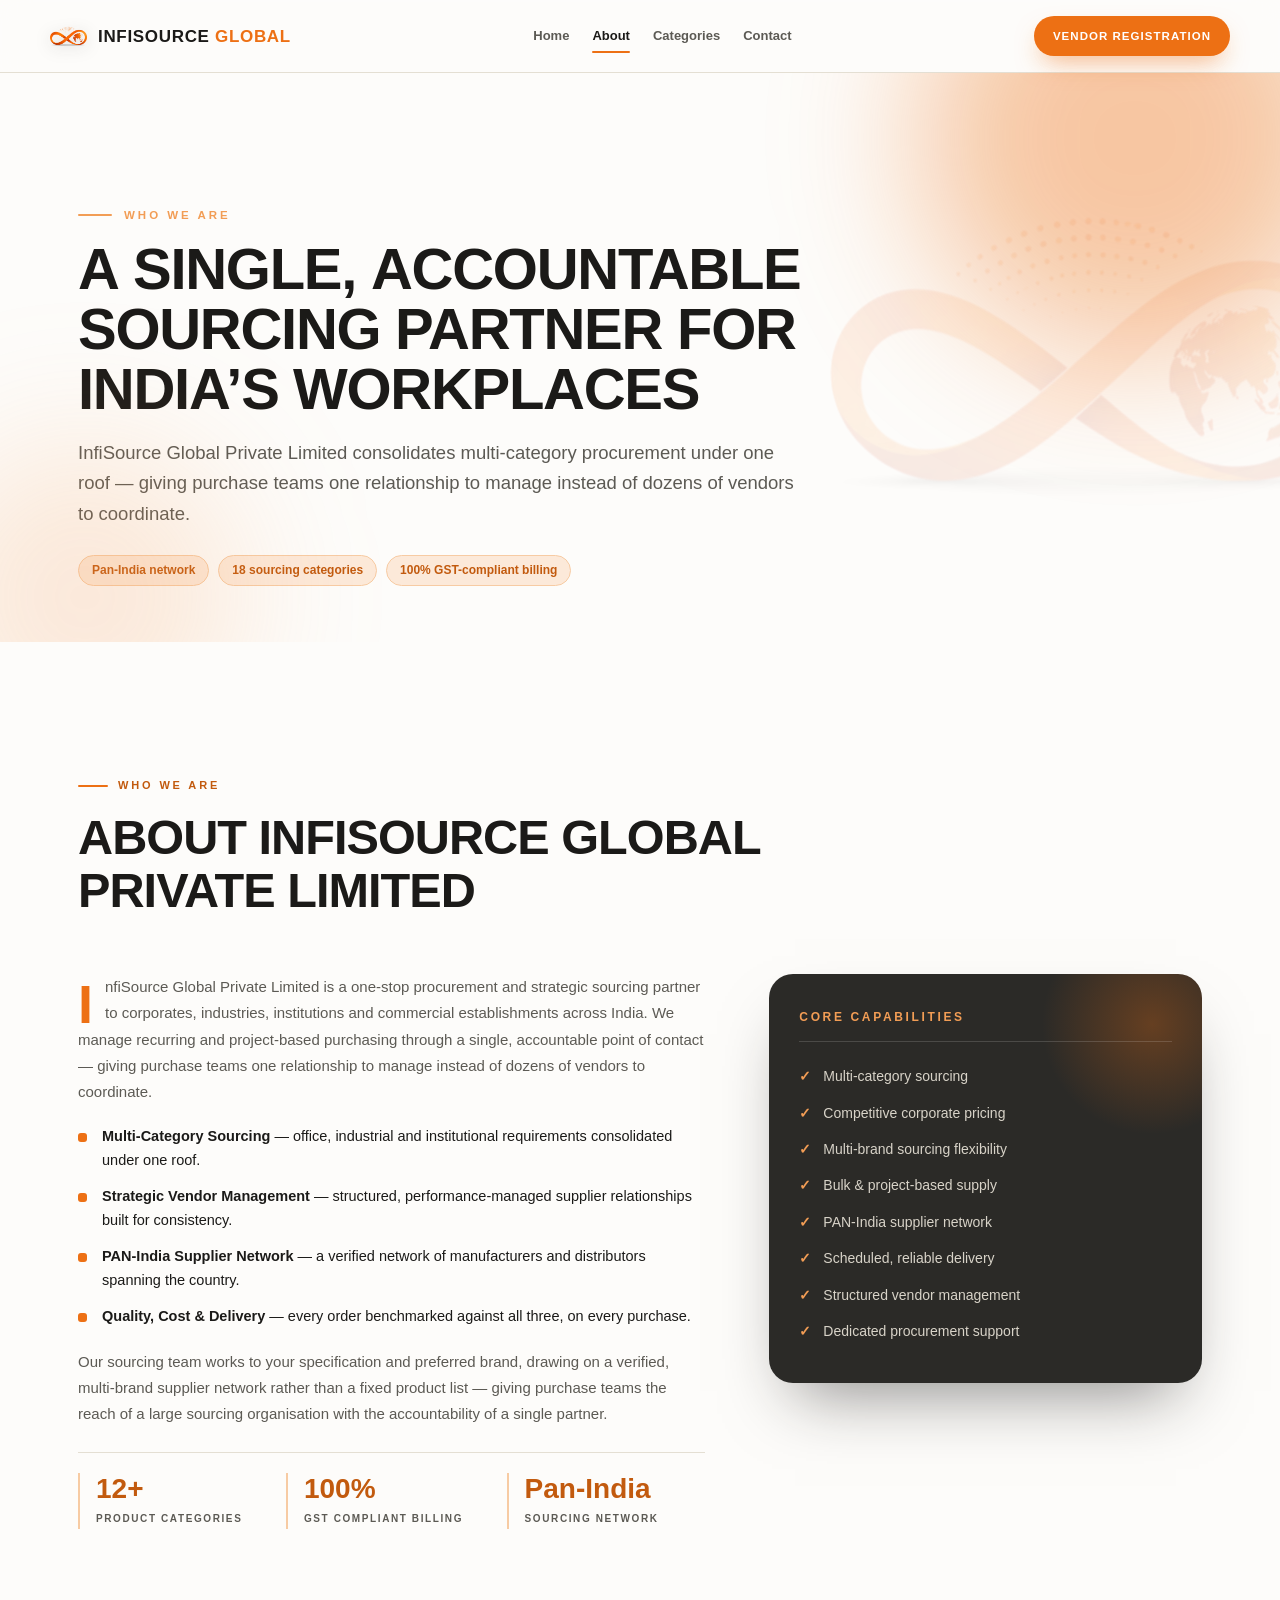
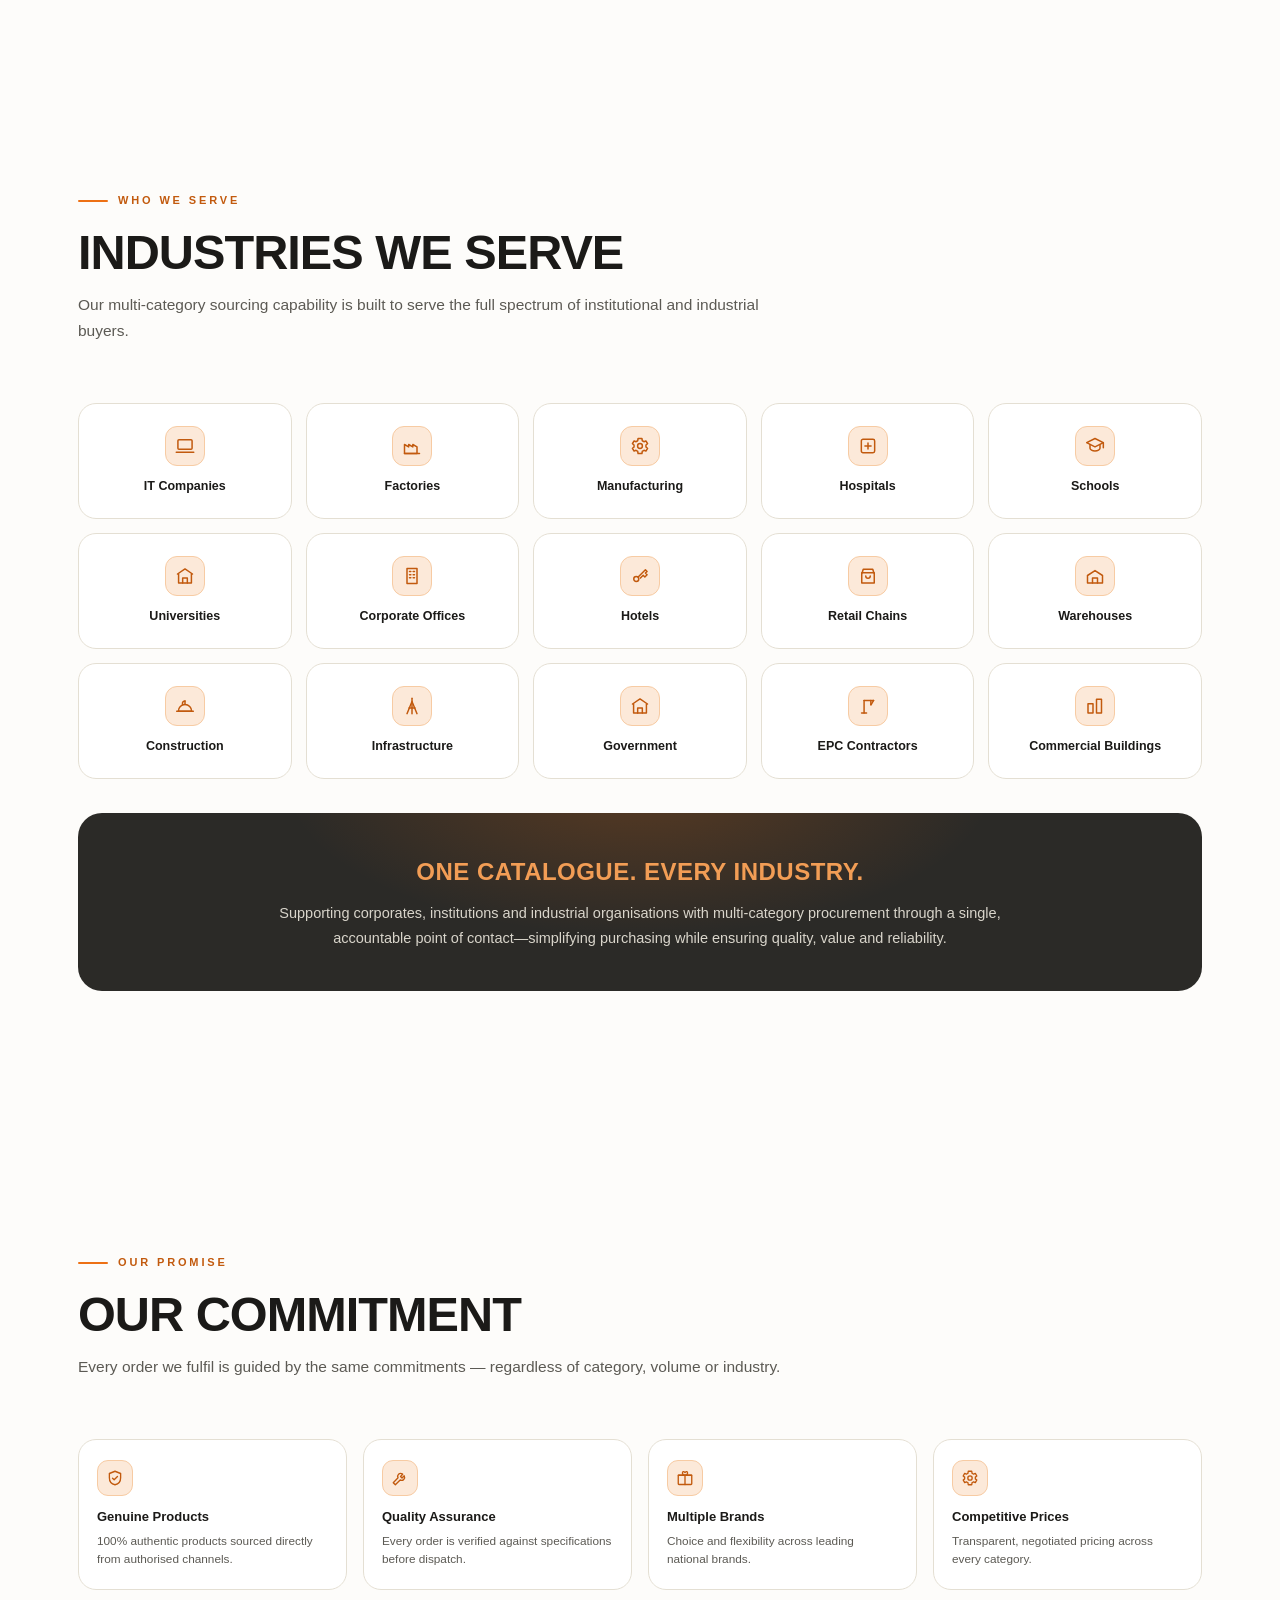
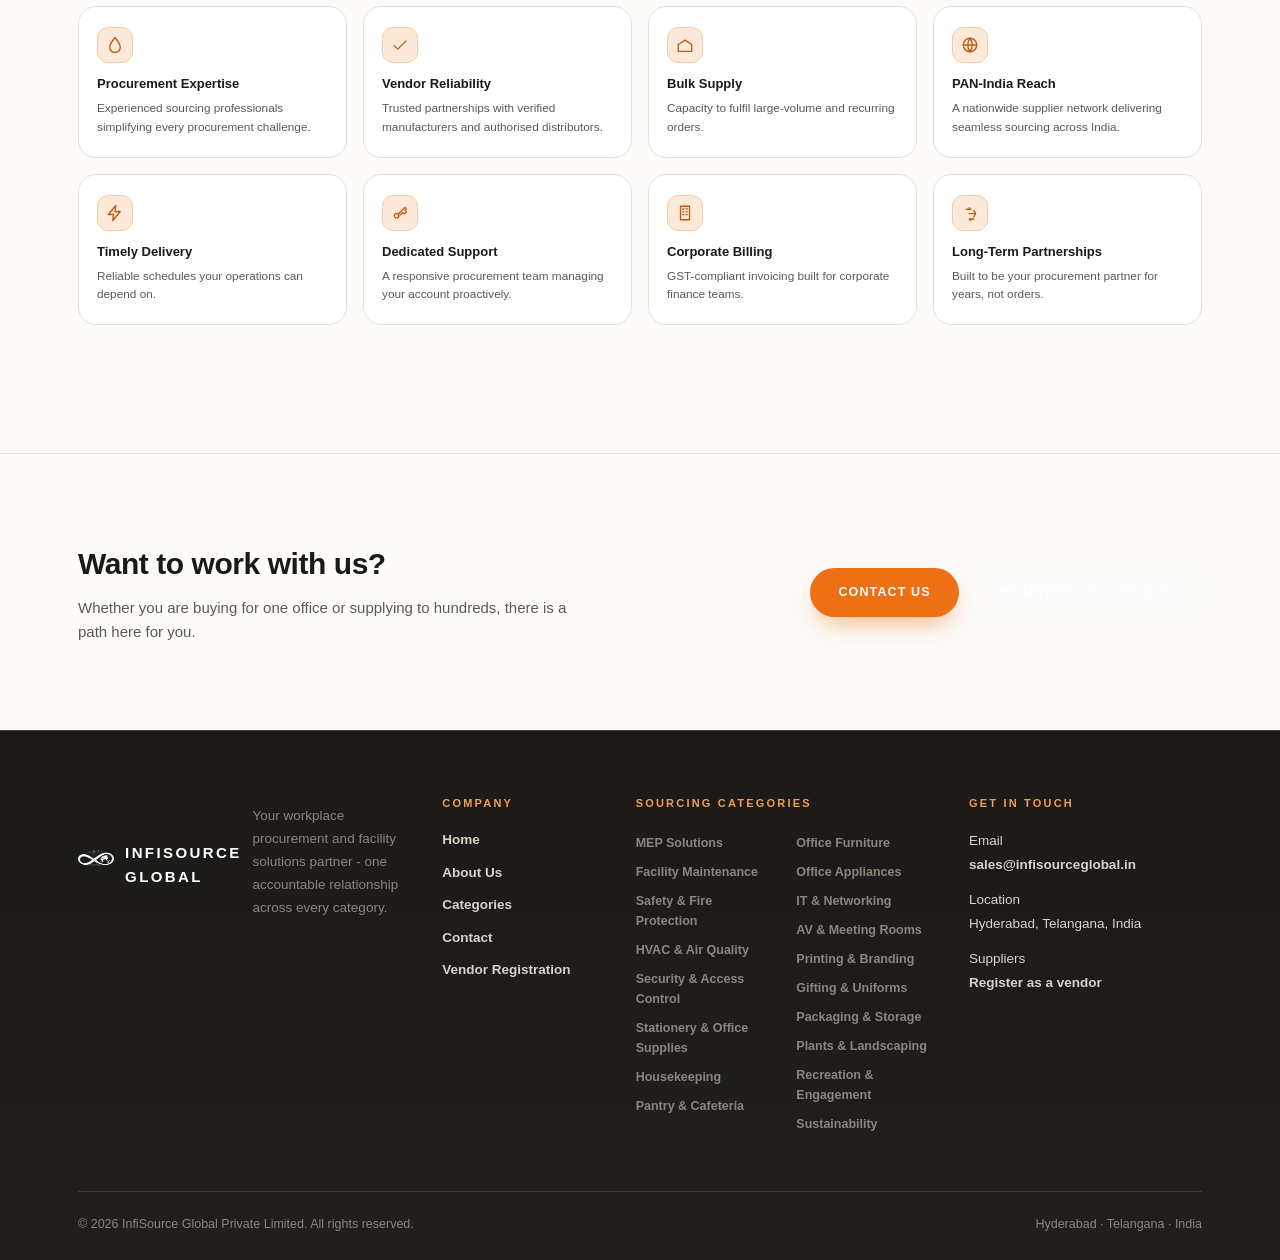
==== about.html @ 73e7e9e5 "Restore site files" ====
<!DOCTYPE html>
<html lang="en">
<head>
<meta charset="UTF-8">
<meta name="viewport" content="width=device-width, initial-scale=1.0">
<title>About Us | InfiSource Global Private Limited</title>
<meta name="description" content="Who InfiSource Global is, the industries served, and the commitments behind every order - a one-stop procurement and strategic sourcing partner across India.">
<link rel="icon" type="image/png" href="assets/img/favicon.png">
<link rel="stylesheet" href="assets/css/style.css">
</head>
<body>
<img src="assets/img/logo.webp" class="pl-src" alt="" hidden>
<header>
  <div class="wrap nav">
    <a class="brand" href="index.html" style="text-decoration:none"><img src="assets/img/logo.webp" alt="InfiSource Global logo"><span>INFISOURCE <span class="accent">GLOBAL</span></span></a>
    <nav class="links">
      <a href="index.html">Home</a>
      <a href="about.html" class="page-on">About</a>
      <a href="services.html">Categories</a>
      <a href="contact.html">Contact</a>
    </nav>
    <a href="vendor.html" class="btn">Vendor Registration</a>
  </div>
</header>
<section class="page-hero">
  <div class="wrap">
    <div class="eyebrow">Who We Are</div>
    <h1>A Single, Accountable Sourcing Partner for India&rsquo;s Workplaces</h1>
    <p class="lede">InfiSource Global Private Limited consolidates multi-category procurement under one roof &mdash; giving purchase teams one relationship to manage instead of dozens of vendors to coordinate.</p>
    <div class="badge-row"><span class="pill">Pan-India network</span><span class="pill">18 sourcing categories</span><span class="pill">100% GST-compliant billing</span></div>
  </div>
</section><section id="about">
  <div class="wrap">
    <div class="section-head">
      <div class="section-eyebrow">Who We Are</div>
      <h2>About InfiSource Global Private Limited</h2>
    </div>
    <div class="about-grid">
      <div class="about-copy">
        <p>InfiSource Global Private Limited is a one-stop procurement and strategic sourcing partner to corporates, industries, institutions and commercial establishments across India. We manage recurring and project-based purchasing through a single, accountable point of contact &mdash; giving purchase teams one relationship to manage instead of dozens of vendors to coordinate.</p>
        <ul class="bullets"><li><b>Multi-Category Sourcing</b> &mdash; office, industrial and institutional
          requirements consolidated under one roof.</li><li><b>Strategic Vendor Management</b> &mdash; structured, performance-managed supplier
          relationships built for consistency.</li><li><b>PAN-India Supplier Network</b> &mdash; a verified network of manufacturers and
          distributors spanning the country.</li><li><b>Quality, Cost &amp; Delivery</b> &mdash; every order benchmarked against all
          three, on every purchase.</li></ul>
        <p>Our sourcing team works to your specification and preferred brand, drawing on a verified, multi-brand supplier network rather than a fixed product list &mdash; giving purchase teams the reach of a large sourcing organisation with the accountability of a single partner.</p>
        <div class="stat-row">
          <div class="stat"><b>12+</b><span>Product Categories</span></div>
          <div class="stat"><b>100%</b><span>GST Compliant Billing</span></div>
          <div class="stat"><b>Pan-India</b><span>Sourcing Network</span></div>
        </div>
      </div>
      <div class="side-card">
        <h4>Core Capabilities</h4>
        <ul><li>Multi-category sourcing</li><li>Competitive corporate pricing</li><li>Multi-brand sourcing flexibility</li><li>Bulk &amp; project-based supply</li><li>PAN-India supplier network</li><li>Scheduled, reliable delivery</li><li>Structured vendor management</li><li>Dedicated procurement support</li></ul>
      </div>
    </div>
  </div>
</section><section id="industries">
  <div class="wrap">
    <div class="section-head">
      <div class="section-eyebrow">Who We Serve</div>
      <h2>Industries We Serve</h2>
      <p>Our multi-category sourcing capability is built to serve the full spectrum of institutional and industrial buyers.</p>
    </div>
    <div class="ind-grid"><div class="ind-tile"><div class="ind-ic"><svg viewBox="0 0 24 24" class="ic-svg"><rect x="3.5" y="4.5" width="17" height="11.5" rx="1.3"/><path d="M1.5 19.5h21"/></svg></div><span>IT Companies</span></div><div class="ind-tile"><div class="ind-ic"><svg viewBox="0 0 24 24" class="ic-svg"><path d="M3 21V10.2l5 2.9v-2.9l5 2.9v-2.9l5 2.9V21H3z"/><path d="M3 21h18"/></svg></div><span>Factories</span></div><div class="ind-tile"><div class="ind-ic"><svg viewBox="0 0 24 24" class="ic-svg"><circle cx="12" cy="12" r="2.9"/><path d="M19.2 12a7.3 7.3 0 0 0-.1-1.2l2-1.5-2-3.4-2.3 1a7.2 7.2 0 0 0-2-1.2L14.3 3H9.7l-.5 2.7a7.2 7.2 0 0 0-2 1.2l-2.3-1-2 3.4 2 1.5A7.3 7.3 0 0 0 4.8 12a7.3 7.3 0 0 0 .1 1.2l-2 1.5 2 3.4 2.3-1a7.2 7.2 0 0 0 2 1.2l.5 2.7h4.6l.5-2.7a7.2 7.2 0 0 0 2-1.2l2.3 1 2-3.4-2-1.5c.07-.4.1-.8.1-1.2z"/></svg></div><span>Manufacturing</span></div><div class="ind-tile"><div class="ind-ic"><svg viewBox="0 0 24 24" class="ic-svg"><rect x="4" y="4" width="16" height="16" rx="2"/><path d="M12 8.3v7.4M8.3 12h7.4"/></svg></div><span>Hospitals</span></div><div class="ind-tile"><div class="ind-ic"><svg viewBox="0 0 24 24" class="ic-svg"><path d="M12 3 2 8l10 5 10-5-10-5z"/><path d="M6 10.2v4.6c0 1.5 2.7 3.2 6 3.2s6-1.7 6-3.2v-4.6"/><path d="M22 8v6"/></svg></div><span>Schools</span></div><div class="ind-tile"><div class="ind-ic"><svg viewBox="0 0 24 24" class="ic-svg"><path d="M3 9.6 12 3.5l9 6.1"/><path d="M4.3 9.6v10.9h15.4V9.6"/><path d="M9.2 20.5v-6.2h5.6v6.2"/></svg></div><span>Universities</span></div><div class="ind-tile"><div class="ind-ic"><svg viewBox="0 0 24 24" class="ic-svg"><rect x="6" y="3" width="12" height="18"/><path d="M9 6.7h1.6M13.4 6.7H15M9 10.4h1.6M13.4 10.4H15M9 14.1h1.6M13.4 14.1H15"/></svg></div><span>Corporate Offices</span></div><div class="ind-tile"><div class="ind-ic"><svg viewBox="0 0 24 24" class="ic-svg"><circle cx="7.5" cy="15.5" r="3"/><path d="M9.8 13.2 18.5 4.5l2 2-2 2 2 2-2.7 2.7-2-2-3.3 3.3"/></svg></div><span>Hotels</span></div><div class="ind-tile"><div class="ind-ic"><svg viewBox="0 0 24 24" class="ic-svg"><path d="M5 8.2l1.3-4.4h11.4l1.3 4.4"/><path d="M4.5 8.2h15v12.3h-15z"/><path d="M9.3 12a2.7 2.7 0 0 0 5.4 0"/></svg></div><span>Retail Chains</span></div><div class="ind-tile"><div class="ind-ic"><svg viewBox="0 0 24 24" class="ic-svg"><path d="M3 11.4 12 5.5l9 5.9v9.1H3v-9.1z"/><path d="M9 20.5v-6.2h6v6.2"/></svg></div><span>Warehouses</span></div><div class="ind-tile"><div class="ind-ic"><svg viewBox="0 0 24 24" class="ic-svg"><path d="M4 18.3a8 8 0 0 1 16 0z"/><path d="M2 18.3h20"/><path d="M12 6v4.3"/><path d="M12 6a3 2.3 0 0 0-3 2.3v2"/></svg></div><span>Construction</span></div><div class="ind-tile"><div class="ind-ic"><svg viewBox="0 0 24 24" class="ic-svg"><path d="M12 2.8v18.4"/><path d="M6 21.2 12 6.5l6 14.7"/><path d="M8.4 14.5h7.2"/></svg></div><span>Infrastructure</span></div><div class="ind-tile"><div class="ind-ic"><svg viewBox="0 0 24 24" class="ic-svg"><path d="M3 9.6 12 3.5l9 6.1"/><path d="M4.3 9.6v10.9h15.4V9.6"/><path d="M9.2 20.5v-6.2h5.6v6.2"/></svg></div><span>Government</span></div><div class="ind-tile"><div class="ind-ic"><svg viewBox="0 0 24 24" class="ic-svg"><path d="M4.3 20.5h6"/><path d="M7.3 20.5V5.3"/><path d="M7.3 5.3h11.4"/><path d="M15.4 5.3v5.3"/><path d="M18.7 5.3 15.6 10.6"/></svg></div><span>EPC Contractors</span></div><div class="ind-tile"><div class="ind-ic"><svg viewBox="0 0 24 24" class="ic-svg"><rect x="3.6" y="9.4" width="6" height="11.1"/><rect x="13.8" y="4" width="6" height="16.5"/></svg></div><span>Commercial Buildings</span></div></div>
    <div class="ind-band">
      <h3>One Catalogue. Every Industry.</h3>
      <p>Supporting corporates, institutions and industrial organisations with multi-category procurement through a single, accountable point of contact&mdash;simplifying purchasing while ensuring quality, value and reliability.</p>
    </div>
  </div>
</section><section id="commitment">
  <div class="wrap">
    <div class="section-head">
      <div class="section-eyebrow">Our Promise</div>
      <h2>Our Commitment</h2>
      <p>Every order we fulfil is guided by the same commitments &mdash; regardless of category, volume or industry.</p>
    </div>
    <div class="cm-grid"><div class="cm-card"><div class="cm-ic"><svg viewBox="0 0 24 24" class="ic-svg"><path d="M12 3l7.5 3v5.6c0 5.1-3.4 8.6-7.5 9.4-4.1-.8-7.5-4.3-7.5-9.4V6l7.5-3z"/><path d="M8.7 12.2l2.2 2.2 4.4-4.4"/></svg></div><h4>Genuine Products</h4><p>100% authentic products sourced directly from authorised channels.</p></div><div class="cm-card"><div class="cm-ic"><svg viewBox="0 0 24 24" class="ic-svg"><path d="M14.9 6.4a4 4 0 0 0-5.5 5.4L3 18.2l2.8 2.8 6.4-6.4a4 4 0 0 0 5.4-5.5l-2.9 2.9-2-2 2.9-2.9z"/></svg></div><h4>Quality Assurance</h4><p>Every order is verified against specifications before dispatch.</p></div><div class="cm-card"><div class="cm-ic"><svg viewBox="0 0 24 24" class="ic-svg"><rect x="3" y="8.3" width="18" height="12.4" rx="1"/><path d="M3 8.3h18M12 8.3v12.4"/><path d="M12 8.3c-1.9 0-3.4-1.3-3.4-3s1.4-2.6 3.4-.7c2-1.9 3.4-1 3.4.7s-1.5 3-3.4 3z"/></svg></div><h4>Multiple Brands</h4><p>Choice and flexibility across leading national brands.</p></div><div class="cm-card"><div class="cm-ic"><svg viewBox="0 0 24 24" class="ic-svg"><circle cx="12" cy="12" r="2.9"/><path d="M19.2 12a7.3 7.3 0 0 0-.1-1.2l2-1.5-2-3.4-2.3 1a7.2 7.2 0 0 0-2-1.2L14.3 3H9.7l-.5 2.7a7.2 7.2 0 0 0-2 1.2l-2.3-1-2 3.4 2 1.5A7.3 7.3 0 0 0 4.8 12a7.3 7.3 0 0 0 .1 1.2l-2 1.5 2 3.4 2.3-1a7.2 7.2 0 0 0 2 1.2l.5 2.7h4.6l.5-2.7a7.2 7.2 0 0 0 2-1.2l2.3 1 2-3.4-2-1.5c.07-.4.1-.8.1-1.2z"/></svg></div><h4>Competitive Prices</h4><p>Transparent, negotiated pricing across every category.</p></div><div class="cm-card"><div class="cm-ic"><svg viewBox="0 0 24 24" class="ic-svg"><path d="M12 2s7 8.5 7 13a7 7 0 0 1-14 0c0-4.5 7-13 7-13z"/></svg></div><h4>Procurement Expertise</h4><p>Experienced sourcing professionals simplifying every procurement challenge.</p></div><div class="cm-card"><div class="cm-ic"><svg viewBox="0 0 24 24" class="ic-svg"><path d="M4 12.5l5 5L20 6.5"/></svg></div><h4>Vendor Reliability</h4><p>Trusted partnerships with verified manufacturers and authorised distributors.</p></div><div class="cm-card"><div class="cm-ic"><svg viewBox="0 0 24 24" class="ic-svg"><path d="M3 11.4 12 5.5l9 5.9v9.1H3v-9.1z"/></svg></div><h4>Bulk Supply</h4><p>Capacity to fulfil large-volume and recurring orders.</p></div><div class="cm-card"><div class="cm-ic"><svg viewBox="0 0 24 24" class="ic-svg"><circle cx="12" cy="12" r="9"/><path d="M3 12h18"/><path d="M12 3a15 15 0 0 1 0 18 15 15 0 0 1 0-18z"/></svg></div><h4>PAN-India Reach</h4><p>A nationwide supplier network delivering seamless sourcing across India.</p></div><div class="cm-card"><div class="cm-ic"><svg viewBox="0 0 24 24" class="ic-svg"><path d="M13 2 3 14h7l-1 8 10-12h-7l1-8z"/></svg></div><h4>Timely Delivery</h4><p>Reliable schedules your operations can depend on.</p></div><div class="cm-card"><div class="cm-ic"><svg viewBox="0 0 24 24" class="ic-svg"><circle cx="7.5" cy="15.5" r="3"/><path d="M9.8 13.2 18.5 4.5l2 2-2 2 2 2-2.7 2.7-2-2-3.3 3.3"/></svg></div><h4>Dedicated Support</h4><p>A responsive procurement team managing your account proactively.</p></div><div class="cm-card"><div class="cm-ic"><svg viewBox="0 0 24 24" class="ic-svg"><rect x="6" y="3" width="12" height="18"/><path d="M9 6.7h1.6M13.4 6.7H15M9 10.4h1.6M13.4 10.4H15M9 14.1h1.6M13.4 14.1H15"/></svg></div><h4>Corporate Billing</h4><p>GST-compliant invoicing built for corporate finance teams.</p></div><div class="cm-card"><div class="cm-ic"><svg viewBox="0 0 24 24" class="ic-svg"><path d="M17 8.5l2.5 4.3-2.5 4.3M19.5 12.8h-8.7"/><path d="M17 20h-6l2 2M11 20l2 2"/><path d="M7 7h6l-2-2M13 7l-2-2"/></svg></div><h4>Long-Term Partnerships</h4><p>Built to be your procurement partner for years, not orders.</p></div></div>
  </div>
</section><section class="light-cta">
  <div class="wrap"><div class="inner">
    <div>
      <h3>Want to work with us?</h3>
      <p>Whether you are buying for one office or supplying to hundreds, there is a path here for you.</p>
    </div>
    <div style="display:flex;gap:12px;flex-wrap:wrap">
      <a href="contact.html" class="btn">Contact Us</a>
      <a href="vendor.html" class="btn-outline">Register as a Vendor</a>
    </div>
  </div></div>
</section>
<footer class="site-foot">
  <div class="wrap">
    <div class="foot-grid">
      <div class="foot-brand">
        <img src="assets/img/logo.webp" alt="InfiSource Global logo">
        <div class="fb-name">INFISOURCE GLOBAL</div>
        <p>Your workplace procurement and facility solutions partner - one accountable relationship across every category.</p>
      </div>
      <div>
        <div class="foot-h">Company</div>
        <div class="foot-links">
          <a href="index.html">Home</a>
          <a href="about.html">About Us</a>
          <a href="services.html">Categories</a>
          <a href="contact.html">Contact</a>
          <a href="vendor.html">Vendor Registration</a>
        </div>
      </div>
      <div>
        <div class="foot-h">Sourcing Categories</div>
        <div class="foot-cats">
        <a href="services.html#cat-mep-solutions">MEP Solutions</a>
        <a href="services.html#cat-facility-maintenance">Facility Maintenance</a>
        <a href="services.html#cat-safety-and-fire-protection">Safety & Fire Protection</a>
        <a href="services.html#cat-hvac-and-air-quality">HVAC & Air Quality</a>
        <a href="services.html#cat-security-and-access-control">Security & Access Control</a>
        <a href="services.html#cat-stationery-and-office-supplies">Stationery & Office Supplies</a>
        <a href="services.html#cat-housekeeping">Housekeeping</a>
        <a href="services.html#cat-pantry-and-cafeteria">Pantry & Cafeteria</a>
        <a href="services.html#cat-office-furniture">Office Furniture</a>
        <a href="services.html#cat-office-appliances">Office Appliances</a>
        <a href="services.html#cat-it-and-networking">IT & Networking</a>
        <a href="services.html#cat-av-and-meeting-rooms">AV & Meeting Rooms</a>
        <a href="services.html#cat-printing-and-branding">Printing & Branding</a>
        <a href="services.html#cat-gifting-and-uniforms">Gifting & Uniforms</a>
        <a href="services.html#cat-packaging-and-storage">Packaging & Storage</a>
        <a href="services.html#cat-plants-and-landscaping">Plants & Landscaping</a>
        <a href="services.html#cat-recreation-and-engagement">Recreation & Engagement</a>
        <a href="services.html#cat-sustainability">Sustainability</a>
        </div>
      </div>
      <div class="foot-contact">
        <div class="foot-h">Get In Touch</div>
        <p>Email<br><a href="mailto:sales@infisourceglobal.in">sales@infisourceglobal.in</a></p>
        <p>Location<br>Hyderabad, Telangana, India</p>
        <p>Suppliers<br><a href="vendor.html">Register as a vendor</a></p>
      </div>
    </div>
    <div class="foot-note">
      <div>&copy; 2026 InfiSource Global Private Limited. All rights reserved.</div>
      <div>Hyderabad &middot; Telangana &middot; India</div>
    </div>
  </div>
</footer>
<script src="assets/js/config.js"></script>
<script src="assets/js/shared.js"></script>
</body>
</html>
---- assets/css/style.css ----
:root{
  --ink:#1B1A18; --charcoal:#2B2A27; --grey-700:#5C5A54; --grey-500:#8A867C;
  --grey-300:#D8D3C8; --grey-100:#F5F2EC; --paper:#FDFCFA; --white:#FFFFFF;
  --orange:#ED7014; --orange-deep:#C25A0E; --orange-light:#F29D55;
  --orange-tint:#FCE9D9; --orange-tint-2:#F7CBA3; --line:#E4DFD3;
  --font-display:'Arial','Liberation Sans',sans-serif;
  --font-body:'Arial','Liberation Sans',sans-serif;
  --font-mono:'Arial','Liberation Sans',sans-serif;
  --ease:cubic-bezier(.22,.61,.2,1);
  --ease-out:cubic-bezier(.16,1,.3,1);
  --shadow-soft:0 1px 2px rgba(27,26,24,.05),0 10px 28px -10px rgba(27,26,24,.10);
  --shadow-lift:0 2px 4px rgba(27,26,24,.05),0 26px 54px -14px rgba(27,26,24,.20);
}
*{box-sizing:border-box;margin:0;padding:0;}
html{scroll-behavior:smooth;scroll-padding-top:96px;}
body{font-family:var(--font-body);color:var(--ink);background:var(--paper);line-height:1.6;font-size:15px;overflow-x:hidden;
  background-image:radial-gradient(1200px 560px at 85% -8%,rgba(237,112,20,.05),transparent 62%);}
a{color:inherit;text-decoration:none;}
img{max-width:100%;}
::selection{background:var(--orange);color:#fff;}
::-webkit-scrollbar{width:11px;}
::-webkit-scrollbar-track{background:var(--grey-100);}
::-webkit-scrollbar-thumb{background:var(--grey-300);border-radius:8px;border:3px solid var(--grey-100);}
::-webkit-scrollbar-thumb:hover{background:var(--orange-light);}
a:focus-visible,button:focus-visible{outline:2px solid var(--orange);outline-offset:3px;border-radius:6px;}
.ic-svg{width:100%;height:100%;stroke:var(--orange-deep);fill:none;stroke-width:1.8;stroke-linecap:round;stroke-linejoin:round;}
.ic-svg-white{width:100%;height:100%;stroke:#fff;fill:none;stroke-width:1.8;stroke-linecap:round;stroke-linejoin:round;}
.wrap{max-width:1180px;margin:0 auto;padding:0 28px;}

/* ============ scroll progress ============ */
#pbar{position:fixed;top:0;left:0;height:3px;width:0;z-index:60;
  background:linear-gradient(90deg,var(--orange-deep),var(--orange),var(--orange-light));pointer-events:none;}

/* ============ preloader ============ */
body.loading{overflow:hidden;}
.preloader{position:fixed;inset:0;z-index:100;background:var(--ink);display:flex;align-items:center;justify-content:center;
  transition:opacity .55s var(--ease),visibility .55s;}
body.pre-done .preloader{opacity:0;visibility:hidden;}
.pl-inner{text-align:center;}
.pl-inner img{width:118px;filter:drop-shadow(0 18px 40px rgba(237,112,20,.35));}
.pl-bar{width:130px;height:2px;background:rgba(255,255,255,.14);margin:28px auto 0;border-radius:2px;overflow:hidden;}
.pl-bar i{display:block;height:100%;background:var(--orange);width:0;animation:plbar 1s var(--ease) .1s forwards;}
@keyframes plbar{to{width:100%;}}

/* ============ custom cursor ============ */
.cur-dot{position:fixed;top:0;left:0;width:8px;height:8px;border-radius:50%;background:var(--orange);z-index:200;pointer-events:none;opacity:0;transition:opacity .3s;}
.cur-ring{position:fixed;top:0;left:0;width:34px;height:34px;border-radius:50%;border:1.5px solid rgba(237,112,20,.55);z-index:199;pointer-events:none;opacity:0;transition:width .25s var(--ease),height .25s var(--ease),border-color .25s,background-color .25s;}
body.cur-live .cur-dot,body.cur-live .cur-ring{opacity:1;}
body.cur-hover .cur-ring{width:56px;height:56px;background-color:rgba(237,112,20,.09);border-color:rgba(237,112,20,.95);}
body.cur-on *{cursor:none !important;}

/* ============ header ============ */
header{position:sticky;top:0;z-index:30;background:rgba(253,252,250,.82);
  -webkit-backdrop-filter:blur(14px) saturate(1.5);backdrop-filter:blur(14px) saturate(1.5);
  border-bottom:1px solid var(--line);transition:box-shadow .35s var(--ease),background .35s var(--ease);}
header.scrolled{box-shadow:0 12px 34px -18px rgba(27,26,24,.24);background:rgba(253,252,250,.95);}
.nav{display:flex;align-items:center;justify-content:space-between;gap:20px;padding:16px 0;transition:padding .35s var(--ease);min-width:0;}
header.scrolled .nav{padding:11px 0;}
.brand{display:flex;align-items:center;gap:11px;font-weight:800;font-size:17px;letter-spacing:.04em;white-space:nowrap;flex:0 0 auto;}
.brand img{width:37px;height:37px;border-radius:9px;transition:transform .5s var(--ease);filter:drop-shadow(0 3px 8px rgba(27,26,24,.2));}
.brand:hover img{transform:rotate(-9deg) scale(1.08);}
.brand span.accent{color:var(--orange);}
nav.links{display:flex;font-size:13px;font-weight:700;color:var(--grey-700);flex:0 1 auto;min-width:0;}
nav.links a{white-space:nowrap;margin-left:23px;position:relative;padding:4px 0;transition:color .25s var(--ease);}
nav.links a:first-child{margin-left:0;}
nav.links a::after{content:"";position:absolute;left:0;right:0;bottom:-2px;height:2px;border-radius:2px;background:var(--orange);
  transform:scaleX(0);transform-origin:left;transition:transform .3s var(--ease);}
nav.links a:hover,nav.links a.active{color:var(--ink);}
nav.links a:hover::after,nav.links a.active::after{transform:scaleX(1);}
.btn{position:relative;display:inline-block;background:var(--orange);color:#fff;padding:14px 28px;border-radius:999px;
  font-weight:800;font-size:12.5px;white-space:nowrap;overflow:hidden;letter-spacing:.09em;text-transform:uppercase;
  box-shadow:0 12px 26px -8px rgba(237,112,20,.55);
  transition:transform .3s var(--ease),background .3s var(--ease),box-shadow .3s var(--ease);}
.btn::after{content:"";position:absolute;top:0;left:-90%;width:55%;height:100%;
  background:linear-gradient(105deg,transparent,rgba(255,255,255,.4),transparent);
  transform:skewX(-22deg);transition:left .65s var(--ease);}
.btn:hover{background:var(--orange-deep);box-shadow:0 18px 34px -10px rgba(237,112,20,.6);}
.btn:hover::after{left:135%;}
.btn:active{transform:scale(.97);}
.btn-outline{position:relative;display:inline-block;border:1.5px solid rgba(255,255,255,.32);color:#fff;padding:13.5px 27px;border-radius:999px;
  font-weight:800;font-size:12.5px;white-space:nowrap;overflow:hidden;letter-spacing:.09em;text-transform:uppercase;background:rgba(255,255,255,.04);
  -webkit-backdrop-filter:blur(6px);backdrop-filter:blur(6px);
  transition:border-color .3s var(--ease),background .3s var(--ease),transform .3s var(--ease);}
.btn-outline:hover{border-color:rgba(255,255,255,.65);background:rgba(255,255,255,.1);}
.nav .btn{padding:11px 19px;font-size:11.5px;}

.burger{display:none;width:42px;height:42px;border:1px solid var(--line);border-radius:11px;background:var(--white);position:relative;cursor:pointer;flex:0 0 42px;}
.burger span{position:absolute;left:12px;right:12px;height:2px;border-radius:2px;background:var(--ink);transition:.32s var(--ease);}
.burger span:nth-child(1){top:15px;}
.burger span:nth-child(2){top:20px;}
.burger span:nth-child(3){top:25px;}
body.menu-open .burger span:nth-child(1){top:20px;transform:rotate(45deg);}
body.menu-open .burger span:nth-child(2){opacity:0;}
body.menu-open .burger span:nth-child(3){top:20px;transform:rotate(-45deg);}
.drawer{display:none;position:absolute;top:100%;left:0;right:0;background:var(--paper);border-bottom:1px solid var(--line);
  padding:8px 28px 22px;box-shadow:0 26px 40px -24px rgba(27,26,24,.3);animation:drawerIn .3s var(--ease);}
@keyframes drawerIn{from{opacity:0;transform:translateY(-8px);}to{opacity:1;transform:none;}}
body.menu-open .drawer{display:block;}
.drawer nav{display:flex;flex-direction:column;}
.drawer nav a{padding:13px 2px;font-weight:700;font-size:15px;border-bottom:1px solid var(--line);color:var(--grey-700);}
.drawer nav a:last-child{border-bottom:none;}
.drawer nav a:hover{color:var(--orange);}

/* ============ hero ============ */
.hero{position:relative;overflow:hidden;color:#fff;
  background:linear-gradient(180deg,var(--ink) 0%,#201f1c 100%);}
.hero::before{content:"";position:absolute;inset:0;pointer-events:none;
  background:
    radial-gradient(56rem 34rem at 84% -14%,rgba(237,112,20,.30),transparent 62%),
    radial-gradient(44rem 30rem at -10% 112%,rgba(242,157,85,.10),transparent 60%),
    url("data:image/svg+xml,%3Csvg xmlns='http://www.w3.org/2000/svg' width='140' height='140'%3E%3Cfilter id='n'%3E%3CfeTurbulence type='fractalNoise' baseFrequency='0.85' numOctaves='2' stitchTiles='stitch'/%3E%3C/filter%3E%3Crect width='100%25' height='100%25' filter='url(%23n)' opacity='0.05'/%3E%3C/svg%3E");}
.hero::after{content:"";position:absolute;inset:0;pointer-events:none;
  background-image:linear-gradient(rgba(255,255,255,.035) 1px,transparent 1px),linear-gradient(90deg,rgba(255,255,255,.035) 1px,transparent 1px);
  background-size:58px 58px;
  -webkit-mask-image:radial-gradient(75% 95% at 72% 18%,#000 0%,transparent 80%);
  mask-image:radial-gradient(75% 95% at 72% 18%,#000 0%,transparent 80%);}
.hero .wrap{position:relative;z-index:3;min-height:calc(92vh - 96px);display:flex;flex-direction:column;justify-content:center;
  padding-top:56px;padding-bottom:86px;}
.orb-wrap{position:absolute;inset:0;z-index:1;pointer-events:none;will-change:transform;}
.orb{position:absolute;border-radius:50%;filter:blur(72px);}
.orb-a{width:430px;height:430px;background:rgba(237,112,20,.38);top:-150px;right:-70px;animation:drift 16s ease-in-out infinite alternate;}
.orb-b{width:310px;height:310px;background:rgba(242,157,85,.2);bottom:-110px;left:-70px;animation:drift 21s ease-in-out infinite alternate-reverse;}
@keyframes drift{from{transform:translate(0,0);}to{transform:translate(-48px,36px);}}
.hero-mark{position:absolute;z-index:2;right:-50px;top:50%;transform:translateY(-50%);
  width:min(46vw,540px);aspect-ratio:1/1;background:no-repeat center/contain;opacity:.12;pointer-events:none;}
.eyebrow{display:inline-flex;align-items:center;gap:12px;color:var(--orange-light);
  font-weight:800;font-size:11.5px;letter-spacing:.26em;text-transform:uppercase;margin-bottom:26px;}
.eyebrow::before{content:"";width:34px;height:2px;border-radius:2px;background:var(--orange-light);}
h1{font-family:var(--font-display);font-size:clamp(42px,6.6vw,92px);line-height:1.0;font-weight:800;
  max-width:920px;letter-spacing:-.025em;text-transform:uppercase;}
h1 .accent{color:var(--orange-light);}
h1 .w{display:inline-block;overflow:hidden;vertical-align:top;padding-bottom:.09em;margin-bottom:-.09em;}
h1 .wi{display:inline-block;transform:translateY(115%);will-change:transform;}
body.pre-done h1 .wi{animation:wordUp .95s var(--ease-out) var(--wd,0ms) both;}
@keyframes wordUp{to{transform:translateY(0);}}
.hero p.lede{margin-top:24px;max-width:640px;color:var(--grey-300);font-size:16.5px;line-height:1.75;}
.hero .cta{margin-top:38px;display:flex;gap:14px;flex-wrap:wrap;}
.stats{display:flex;gap:clamp(28px,4.5vw,58px);margin-top:56px;padding-top:32px;border-top:1px solid rgba(255,255,255,.13);flex-wrap:wrap;}
.stat b{display:block;font-size:clamp(34px,3.8vw,52px);font-weight:800;color:var(--orange-light);line-height:1.05;font-variant-numeric:tabular-nums;}
.stat span{font-size:10.5px;color:var(--grey-300);text-transform:uppercase;letter-spacing:.18em;font-weight:700;}
.hero .stat{padding-left:18px;border-left:2px solid rgba(242,157,85,.4);}
/* hero entrance (gated on preloader completion; visible by default without JS) */
html.js .hero .eyebrow,html.js .hero p.lede,html.js .hero .cta,html.js .hero .stats{opacity:0;}
body.pre-done .hero .eyebrow{animation:fadeUp .8s var(--ease-out) .3s both;}
body.pre-done .hero p.lede{animation:fadeUp .85s var(--ease-out) .55s both;}
body.pre-done .hero .cta{animation:fadeUp .85s var(--ease-out) .7s both;}
body.pre-done .hero .stats{animation:fadeUp .85s var(--ease-out) .85s both;}
@keyframes fadeUp{from{opacity:0;transform:translateY(26px);}to{opacity:1;transform:none;}}

/* ============ marquee ============ */
.marquee{position:relative;z-index:6;background:var(--ink);color:var(--grey-100);padding:17px 0;overflow:hidden;}
.marquee.mq-dark{margin:0 0 28px;box-shadow:0 24px 48px -22px rgba(27,26,24,.4);}
.marquee.mq-orange{background:var(--orange);color:#fff;margin:34px 0;box-shadow:0 24px 48px -18px rgba(237,112,20,.45);}
.mq-track{display:flex;width:max-content;animation:mq 42s linear infinite;}
.marquee:hover .mq-track{animation-play-state:paused;}
.mq-item{display:inline-flex;align-items:center;gap:46px;padding-right:46px;font-weight:800;font-size:15px;line-height:1;
  letter-spacing:.1em;text-transform:uppercase;white-space:nowrap;}
.mq-item::after{content:"◆";font-size:9px;color:var(--orange-light);}
.mq-orange .mq-item::after{color:var(--ink);}
@keyframes mq{to{transform:translateX(-50%);}}

/* ============ sections ============ */
section{padding:clamp(80px,10vw,132px) 0;position:relative;}
section[id]{scroll-margin-top:70px;}
.section-head{max-width:720px;margin-bottom:clamp(40px,5vw,58px);position:relative;z-index:2;}
.section-eyebrow{display:inline-flex;align-items:center;gap:10px;color:var(--orange-deep);
  font-weight:800;font-size:11px;letter-spacing:.26em;text-transform:uppercase;margin-bottom:16px;}
.section-eyebrow::before{content:"";width:30px;height:2px;border-radius:2px;background:var(--orange);}
h2{font-family:var(--font-display);font-size:clamp(27px,3.8vw,50px);font-weight:800;letter-spacing:-.02em;line-height:1.08;text-transform:uppercase;}
.section-head p{color:var(--grey-700);margin-top:14px;font-size:15.5px;line-height:1.7;}
.rv{opacity:0;transform:translateY(30px);filter:blur(6px);
  transition:opacity .85s var(--ease-out),transform .85s var(--ease-out),filter .85s var(--ease-out);transition-delay:var(--d,0ms);}
.rv.in{opacity:1;transform:none;filter:none;}

/* ============ about ============ */
.about-grid{display:grid;grid-template-columns:1.45fr 1fr;gap:clamp(36px,5vw,64px);align-items:start;}
.about-copy p{color:var(--grey-700);font-size:15px;margin-bottom:16px;line-height:1.75;}
.about-copy>p:first-of-type::first-letter{font-weight:800;font-size:54px;line-height:.8;
  color:var(--orange);float:left;padding:9px 12px 0 0;}
.bullets{list-style:none;margin:20px 0;}
.bullets li{position:relative;padding-left:24px;margin-bottom:12px;font-size:14.5px;line-height:1.65;}
.bullets li::before{content:"";position:absolute;left:0;top:8px;width:9px;height:9px;border-radius:3px;background:var(--orange);}
.bullets b{font-weight:700;}
.stat-row{display:flex;gap:clamp(24px,3.4vw,44px);margin-top:24px;padding-top:20px;border-top:1px solid var(--line);flex-wrap:wrap;}
.stat-row .stat{padding-left:16px;border-left:2px solid var(--orange-tint-2);}
.stat-row .stat b{display:block;font-size:28px;color:var(--orange-deep);font-weight:800;line-height:1.15;font-variant-numeric:tabular-nums;}
.stat-row .stat span{font-size:10px;color:var(--grey-700);text-transform:uppercase;letter-spacing:.16em;font-weight:700;}
.side-card{position:sticky;top:100px;background:var(--charcoal);border-radius:24px;padding:34px 30px;color:#fff;
  box-shadow:0 34px 64px -26px rgba(27,26,24,.5);overflow:hidden;}
.side-card::before{content:"";position:absolute;top:-70px;right:-70px;width:240px;height:240px;border-radius:50%;
  background:radial-gradient(circle,rgba(237,112,20,.3),transparent 65%);}
.side-card h4{color:var(--orange-light);font-size:12px;letter-spacing:.22em;text-transform:uppercase;font-weight:800;
  margin-bottom:16px;padding-bottom:14px;border-bottom:1px solid rgba(255,255,255,.15);position:relative;}
.side-card ul{list-style:none;position:relative;}
.side-card li{padding:7px 0;font-size:14px;position:relative;padding-left:24px;transition:transform .3s var(--ease);color:var(--grey-300);}
.side-card li:hover{transform:translateX(5px);color:#fff;}
.side-card li::before{content:"✓";position:absolute;left:0;color:var(--orange-light);font-weight:700;}

/* ============ why ============ */
.why-grid{display:grid;grid-template-columns:repeat(4,1fr);gap:16px;}
.why-card{position:relative;background:var(--white);border:1px solid var(--line);border-radius:18px;padding:24px 20px;overflow:hidden;
  transition:transform .35s var(--ease),box-shadow .35s var(--ease),border-color .35s var(--ease);}
.why-card::before{content:"";position:absolute;top:0;left:0;right:0;height:3px;border-radius:18px 18px 0 0;background:var(--orange);
  transform:scaleX(0);transform-origin:left;transition:transform .4s var(--ease);}
.why-card::after{content:"";position:absolute;inset:0;border-radius:inherit;opacity:0;pointer-events:none;transition:opacity .35s;
  background:radial-gradient(230px circle at var(--mx,50%) var(--my,50%),rgba(237,112,20,.08),transparent 65%);}
.why-card:hover{transform:translateY(-6px);box-shadow:var(--shadow-lift);border-color:var(--orange-tint-2);}
.why-card:hover::before{transform:scaleX(1);}
.why-card:hover::after{opacity:1;}
.why-ic{width:42px;height:42px;border-radius:12px;background:var(--orange-tint);border:1px solid var(--orange-tint-2);
  display:flex;align-items:center;justify-content:center;padding:9px;margin-bottom:14px;
  transition:transform .4s var(--ease),background .35s var(--ease);}
.why-card:hover .why-ic{transform:rotate(-8deg) scale(1.12);background:var(--orange-tint-2);}
.why-card h4{font-size:14px;margin-bottom:6px;font-weight:800;letter-spacing:.01em;}
.why-card p{font-size:12.5px;color:var(--grey-700);line-height:1.62;}

/* ============ categories at a glance ============ */
.cats{background:var(--grey-100);
  background-image:radial-gradient(rgba(237,112,20,.07) 1.2px,transparent 1.2px);background-size:24px 24px;}
#categories{overflow:hidden;}
#categories::after{content:"18";position:absolute;top:-38px;right:-14px;z-index:0;
  font-size:clamp(220px,30vw,430px);font-weight:800;line-height:1;letter-spacing:-.04em;
  color:transparent;-webkit-text-stroke:2px rgba(237,112,20,.15);pointer-events:none;user-select:none;}
.tile-grid{display:grid;grid-template-columns:repeat(6,1fr);gap:12px;margin-bottom:14px;position:relative;z-index:1;}
.tile{position:relative;z-index:1;background:var(--white);border:1px solid var(--line);border-radius:18px;padding:22px 8px 19px;text-align:center;overflow:hidden;
  transform:perspective(900px) rotateX(var(--rx,0deg)) rotateY(var(--ry,0deg));
  transition:transform .18s ease-out,box-shadow .35s var(--ease),border-color .35s var(--ease);}
.tile::before{content:"";position:absolute;inset:0;z-index:0;background:linear-gradient(155deg,var(--orange) 0%,var(--orange-deep) 100%);
  transform:scaleY(0);transform-origin:bottom;transition:transform .4s var(--ease);}
.tile>*{position:relative;z-index:1;}
.tile:hover{box-shadow:var(--shadow-lift);border-color:var(--orange-deep);}
.tile:hover::before{transform:scaleY(1);}
.tile-num{position:absolute;top:9px;right:11px;font-size:9.5px;color:var(--grey-300);font-weight:700;transition:color .3s;z-index:1;}
.tile-ic{width:38px;height:38px;border-radius:11px;background:linear-gradient(150deg,var(--orange-light),var(--orange-deep));
  display:flex;align-items:center;justify-content:center;margin:0 auto 11px;padding:9px;
  box-shadow:0 8px 16px -6px rgba(237,112,20,.45);transition:background .35s var(--ease),box-shadow .35s,transform .4s var(--ease);}
.tile:hover .tile-ic{background:rgba(255,255,255,.17);box-shadow:none;transform:scale(1.1);}
.tile-title{font-size:11.5px;font-weight:800;line-height:1.35;transition:color .3s;}
.tile:hover .tile-title{color:#fff;}
.tile:hover .tile-num{color:rgba(255,255,255,.7);}
.tile-grid.anim .tile{opacity:0;translate:0 22px;
  transition:opacity .7s var(--ease-out) var(--d,0ms),translate .7s var(--ease-out) var(--d,0ms),
    transform .18s ease-out 0s,box-shadow .35s var(--ease) 0s,border-color .35s var(--ease) 0s;}
.tile-grid.in .tile{opacity:1;translate:0 0;}
.nav-chips{display:flex;flex-wrap:wrap;gap:9px;margin-top:22px;position:relative;z-index:1;}
.nav-chips a,.nav-chips button{font-size:11.5px;font-weight:800;background:var(--white);border:1px solid var(--line);border-radius:999px;
  padding:7px 15px;color:var(--orange-deep);letter-spacing:.03em;transition:all .3s var(--ease);}
.nav-chips a:hover,.nav-chips button:hover{background:var(--orange);border-color:var(--orange);color:#fff;transform:translateY(-2px);
  box-shadow:0 8px 16px -6px rgba(237,112,20,.4);}
.ind-band{position:relative;background:var(--charcoal);border-radius:24px;padding:40px 44px;color:#fff;text-align:center;margin-top:34px;overflow:hidden;}
.ind-band::before{content:"";position:absolute;inset:0;
  background:radial-gradient(36rem 16rem at 50% -20%,rgba(237,112,20,.24),transparent 62%);pointer-events:none;}
.ind-band h3{position:relative;color:var(--orange-light);font-size:clamp(18px,2.2vw,24px);margin-bottom:10px;font-weight:800;letter-spacing:.02em;text-transform:uppercase;}
.ind-band p{position:relative;font-size:14.5px;color:#D9D5CB;max-width:780px;margin:0 auto;line-height:1.72;}

/* ============ category details ============ */
#category-details .wrap{display:grid;grid-template-columns:repeat(2,minmax(0,1fr));gap:20px;}
#category-details .section-head{grid-column:1/-1;}
.cat-card{position:relative;border:1px solid var(--line);border-radius:22px;padding:28px 26px 24px;background:var(--white);
  overflow:hidden;scroll-margin-top:96px;
  transform:perspective(1100px) rotateX(var(--rx,0deg)) rotateY(var(--ry,0deg));
  transition:transform .18s ease-out,box-shadow .35s var(--ease),border-color .35s var(--ease);}
.cat-card::before{content:"";position:absolute;left:0;top:0;bottom:0;width:4px;background:linear-gradient(180deg,var(--orange-light),var(--orange-deep));
  transform:scaleY(0);transform-origin:top;transition:transform .4s var(--ease);border-radius:0 4px 4px 0;}
.cat-card::after{content:"";position:absolute;inset:0;border-radius:inherit;opacity:0;pointer-events:none;transition:opacity .35s;
  background:radial-gradient(280px circle at var(--mx,50%) var(--my,50%),rgba(237,112,20,.07),transparent 62%);}
.cat-card:hover{box-shadow:var(--shadow-lift);border-color:var(--orange-tint-2);}
.cat-card:hover::before{transform:scaleY(1);}
.cat-card:hover::after{opacity:1;}
.cat-head{display:flex;align-items:center;gap:15px;margin-bottom:12px;}
.cat-ic{width:50px;height:50px;flex:0 0 50px;border-radius:14px;background:linear-gradient(150deg,var(--orange-light),var(--orange-deep));
  display:flex;align-items:center;justify-content:center;padding:11px;box-shadow:0 10px 20px -8px rgba(237,112,20,.5);
  transition:transform .4s var(--ease);}
.cat-card:hover .cat-ic{transform:rotate(-8deg) scale(1.1);}
.cat-ic svg{stroke:#fff;}
.cat-tag{font-size:10.5px;letter-spacing:.2em;text-transform:uppercase;color:var(--orange-deep);font-weight:800;margin-bottom:3px;}
.cat-card h3{font-size:20px;font-weight:800;letter-spacing:-.015em;line-height:1.22;}
.cat-desc{font-size:13.5px;color:var(--grey-700);margin-bottom:6px;line-height:1.68;}
.cat-block{padding-top:13px;margin-top:11px;border-top:1px solid var(--line);}
.cat-label{font-size:10px;letter-spacing:.18em;text-transform:uppercase;color:var(--grey-500);font-weight:800;margin-bottom:9px;}
.p-cols{display:flex;gap:30px;flex-wrap:wrap;}
.p-cols ul{list-style:none;font-size:13px;line-height:1.55;flex:1;min-width:150px;}
.p-cols li{position:relative;padding-left:14px;margin-bottom:3px;}
.p-cols li::before{content:"";position:absolute;left:0;top:7px;width:5px;height:5px;border-radius:50%;background:var(--orange);}
.pill-row{display:flex;flex-wrap:wrap;gap:8px;}
.pill{font-size:12px;padding:5px 13px;border-radius:999px;background:var(--orange-tint);color:var(--orange-deep);
  border:1px solid var(--orange-tint-2);font-weight:700;transition:all .25s var(--ease);}
.pill:hover{background:var(--orange);color:#fff;border-color:var(--orange);}
.brand-line{font-size:13.5px;color:var(--grey-700);line-height:1.65;}
#category-details .wrap.anim .cat-card{opacity:0;translate:0 24px;
  transition:opacity .7s var(--ease-out) var(--d,0ms),translate .7s var(--ease-out) var(--d,0ms),
    transform .18s ease-out 0s,box-shadow .35s var(--ease) 0s,border-color .35s var(--ease) 0s;}
#category-details .wrap.in .cat-card{opacity:1;translate:0 0;}

/* ============ industries ============ */
.ind-grid{display:grid;grid-template-columns:repeat(5,1fr);gap:14px;}
.ind-tile{position:relative;display:flex;flex-direction:column;align-items:center;gap:10px;text-align:center;
  border:1px solid var(--line);border-radius:18px;padding:22px 10px;background:var(--white);overflow:hidden;
  transition:transform .35s var(--ease),box-shadow .35s var(--ease),border-color .35s var(--ease);}
.ind-tile::after{content:"";position:absolute;inset:0;border-radius:inherit;opacity:0;pointer-events:none;transition:opacity .35s;
  background:radial-gradient(190px circle at var(--mx,50%) var(--my,50%),rgba(237,112,20,.09),transparent 65%);}
.ind-tile:hover{transform:translateY(-5px);box-shadow:var(--shadow-lift);border-color:var(--orange-tint-2);}
.ind-tile:hover::after{opacity:1;}
.ind-ic{width:40px;height:40px;border-radius:12px;background:var(--orange-tint);border:1px solid var(--orange-tint-2);
  display:flex;align-items:center;justify-content:center;padding:9px;transition:all .35s var(--ease);}
.ind-tile:hover .ind-ic{background:linear-gradient(150deg,var(--orange-light),var(--orange-deep));border-color:transparent;
  transform:rotate(-8deg) scale(1.12);}
.ind-tile:hover .ind-ic svg{stroke:#fff;}
.ind-tile span{font-size:12.5px;font-weight:800;}

/* ============ process (stacking cards) ============ */
.p-row{position:sticky;top:106px;display:grid;grid-template-columns:88px 1fr;gap:20px;align-items:center;
  background:var(--paper);border:1px solid var(--line);border-radius:20px;padding:22px 26px;margin-bottom:14px;
  box-shadow:var(--shadow-soft);transition:border-color .3s var(--ease),box-shadow .3s var(--ease);}
.p-row:hover{border-color:var(--orange-tint-2);box-shadow:var(--shadow-lift);}
.p-num{width:46px;height:46px;flex:0 0 46px;border-radius:50%;background:var(--white);border:1.5px solid var(--orange-tint-2);
  color:var(--orange-deep);font-weight:800;display:flex;align-items:center;justify-content:center;font-size:12.5px;
  transition:all .35s var(--ease);}
.p-row:hover .p-num{background:var(--orange);border-color:var(--orange);color:#fff;
  box-shadow:0 12px 22px -8px rgba(237,112,20,.5);}
.p-row h4{font-size:15.5px;margin-bottom:4px;font-weight:800;}
.p-row p{font-size:13.5px;color:var(--grey-700);line-height:1.65;max-width:640px;}

/* ============ commitment ============ */
.cm-grid{display:grid;grid-template-columns:repeat(4,1fr);gap:16px;}
.cm-card{position:relative;border:1px solid var(--line);border-radius:18px;padding:20px 18px;background:var(--white);overflow:hidden;
  transition:transform .35s var(--ease),box-shadow .35s var(--ease),border-color .35s var(--ease);}
.cm-card::after{content:"";position:absolute;inset:0;border-radius:inherit;opacity:0;pointer-events:none;transition:opacity .35s;
  background:radial-gradient(200px circle at var(--mx,50%) var(--my,50%),rgba(237,112,20,.08),transparent 65%);}
.cm-card:hover{transform:translateY(-5px);box-shadow:var(--shadow-lift);border-color:var(--orange-tint-2);}
.cm-card:hover::after{opacity:1;}
.cm-ic{width:36px;height:36px;border-radius:11px;background:var(--orange-tint);border:1px solid var(--orange-tint-2);
  display:flex;align-items:center;justify-content:center;padding:8px;margin-bottom:11px;transition:transform .4s var(--ease);}
.cm-card:hover .cm-ic{transform:rotate(-8deg) scale(1.12);}
.cm-card h4{font-size:13px;margin-bottom:4px;font-weight:800;}
.cm-card p{font-size:11.8px;color:var(--grey-700);line-height:1.6;}

/* ============ promise (dark statement) ============ */
.promise{position:relative;overflow:hidden;background:var(--ink);color:#fff;text-align:center;
  padding:clamp(88px,12vw,148px) 0;border-top:1px solid rgba(242,157,85,.25);border-bottom:1px solid rgba(242,157,85,.25);}
.promise::before{content:"";position:absolute;inset:0;pointer-events:none;
  background:radial-gradient(52rem 26rem at 50% -10%,rgba(237,112,20,.22),transparent 62%),
  url("data:image/svg+xml,%3Csvg xmlns='http://www.w3.org/2000/svg' width='140' height='140'%3E%3Cfilter id='n'%3E%3CfeTurbulence type='fractalNoise' baseFrequency='0.85' numOctaves='2' stitchTiles='stitch'/%3E%3C/filter%3E%3Crect width='100%25' height='100%25' filter='url(%23n)' opacity='0.05'/%3E%3C/svg%3E");}
.promise h2{position:relative;color:#fff;font-size:clamp(30px,5vw,68px);letter-spacing:-.02em;line-height:1.05;}
.promise p{position:relative;color:var(--grey-300);margin-top:14px;font-size:15px;}

/* ============ contact ============ */
.contact-band{position:relative;overflow:hidden;background:linear-gradient(180deg,var(--ink) 0%,#201f1c 100%);color:#fff;
  padding:clamp(76px,9vw,116px) 0;}
.contact-band::before{content:"";position:absolute;inset:0;pointer-events:none;
  background:
    radial-gradient(46rem 26rem at 88% 108%,rgba(237,112,20,.18),transparent 62%),
    url("data:image/svg+xml,%3Csvg xmlns='http://www.w3.org/2000/svg' width='140' height='140'%3E%3Cfilter id='n'%3E%3CfeTurbulence type='fractalNoise' baseFrequency='0.85' numOctaves='2' stitchTiles='stitch'/%3E%3C/filter%3E%3Crect width='100%25' height='100%25' filter='url(%23n)' opacity='0.05'/%3E%3C/svg%3E");}
.contact-band .wrap{position:relative;}
.contact-grid{display:grid;grid-template-columns:1.2fr .9fr;gap:clamp(40px,6vw,72px);margin-top:36px;align-items:center;}
.c-rows{display:grid;grid-template-columns:1fr 1fr;gap:14px;}
.c-row{display:flex;gap:14px;align-items:center;background:rgba(255,255,255,.045);border:1px solid rgba(255,255,255,.12);
  border-radius:16px;padding:17px 18px;transition:transform .3s var(--ease),border-color .3s var(--ease),background .3s var(--ease),box-shadow .3s var(--ease);}
.c-row:hover{transform:translateY(-4px);border-color:rgba(242,157,85,.5);background:rgba(237,112,20,.1);
  box-shadow:0 18px 32px -16px rgba(27,26,24,.55);}
.c-ic{width:46px;height:46px;flex:0 0 46px;border-radius:13px;background:rgba(255,255,255,.06);
  border:1px solid rgba(255,255,255,.16);display:flex;align-items:center;justify-content:center;padding:10px;
  transition:all .35s var(--ease);}
.c-ic svg{stroke:var(--orange-light);}
.c-row:hover .c-ic{background:rgba(237,112,20,.2);border-color:rgba(242,157,85,.45);transform:rotate(-6deg) scale(1.06);}
.c-label{font-size:10.5px;letter-spacing:.2em;text-transform:uppercase;color:var(--grey-300);margin-bottom:4px;font-weight:800;}
.c-val{font-weight:700;font-size:15.5px;}
.c-val span{font-size:12px;color:var(--grey-300);font-weight:400;font-style:italic;}
.c-mark{position:relative;display:flex;flex-direction:column;align-items:center;justify-content:center;text-align:center;
  border-left:1px solid rgba(255,255,255,.13);padding-left:48px;}
.c-mark::before{content:"";position:absolute;top:50%;left:50%;transform:translate(-50%,-50%);width:380px;height:380px;
  border-radius:50%;background:radial-gradient(circle,rgba(237,112,20,.2),transparent 62%);pointer-events:none;}
.c-mark::after{content:"";position:absolute;top:50%;left:50%;width:330px;height:330px;margin:-165px 0 0 -165px;
  border-radius:50%;border:1.5px dashed rgba(242,157,85,.4);animation:spin 28s linear infinite;pointer-events:none;}
@keyframes spin{to{transform:rotate(360deg);}}
.c-mark img{width:240px;height:auto;margin-bottom:4px;position:relative;z-index:2;
  filter:drop-shadow(0 28px 44px rgba(27,26,24,.55));transition:transform .5s var(--ease);}
.c-mark:hover img{transform:scale(1.05) rotate(-2deg);}
.cta-final{text-align:center;margin-top:48px;padding-top:46px;border-top:1px solid rgba(255,255,255,.12);}
.cta-final .btn{padding:18px 42px;font-size:13.5px;border-radius:999px;letter-spacing:.1em;}
footer{background:var(--ink);color:var(--grey-500);padding:36px 0;font-size:12.5px;border-top:1px solid rgba(255,255,255,.09);}
.foot-row{display:flex;justify-content:space-between;align-items:center;flex-wrap:wrap;gap:14px;letter-spacing:.03em;}
.foot-brand{display:flex;align-items:center;gap:11px;}
.foot-brand img{width:30px;height:30px;opacity:.92;filter:drop-shadow(0 4px 10px rgba(27,26,24,.5));}

/* ============ footer ============ */


/* ============ responsive ============ */
@media(max-width:1020px){
  #category-details .wrap{grid-template-columns:1fr;}
  .about-grid{grid-template-columns:1fr;}
  .side-card{position:static;}
  .contact-grid{grid-template-columns:1fr;}
  .c-mark{border-left:none;padding-left:0;border-top:1px solid rgba(255,255,255,.13);padding-top:34px;}
  .c-mark::before{top:20%;}
  .why-grid{grid-template-columns:repeat(2,1fr);}
  .cm-grid{grid-template-columns:repeat(2,1fr);}
  .ind-grid{grid-template-columns:repeat(3,1fr);}
}
@media(max-width:1060px){
  nav.links{display:none;}
  .burger{display:block;}
  .hero-mark{display:none;}
}
@media(max-width:640px){
  .tile-grid{grid-template-columns:repeat(3,1fr);}
  .ind-grid{grid-template-columns:repeat(2,1fr);}
  .why-grid,.cm-grid{grid-template-columns:1fr;}
  h1{font-size:40px;}
  .hero .cta .btn,.hero .cta .btn-outline{width:100%;text-align:center;}
  .hero .stat{padding-left:14px;}
  .ind-band{padding:30px 24px;}
  .p-row{grid-template-columns:46px 1fr;gap:14px;top:84px;padding:18px 18px;}
  .p-row h4{padding-top:0;}
  .c-mark img{width:190px;}
  .c-rows{grid-template-columns:1fr;}
  .c-mark::before{width:300px;height:300px;}
  .c-mark::after{width:260px;height:260px;margin:-130px 0 0 -130px;}
  .nav .btn{padding:10px 14px;font-size:11px;}
}
@media(max-width:520px){
  .nav .btn{display:none;}
  .brand{font-size:14px;}
  .brand{font-size:15px;}
  .brand img{width:32px;height:32px;}
    .marquee.mq-dark,.marquee.mq-orange{margin:16px 0;}
}
@media (prefers-reduced-motion:reduce){
  html{scroll-behavior:auto;}
  *,*::before,*::after{animation:none !important;transition:none !important;}
  .rv{opacity:1;transform:none;filter:none;}
  .tile-grid.anim .tile,#category-details .wrap.anim .cat-card{opacity:1;translate:0 0;}
  .hero .eyebrow,.hero p.lede,.hero .cta,.hero .stats,  h1 .wi{transform:none;}
}

/* ============ category explorer ============ */
.exp-head-sec{margin-top:clamp(48px,6vw,72px);}
.cat-explorer{position:relative;z-index:1;background:var(--white);border:1px solid var(--line);border-radius:26px;
  box-shadow:var(--shadow-lift);overflow:hidden;outline:none;margin-top:26px;transform:perspective(1200px) rotateX(var(--rx,0deg)) rotateY(var(--ry,0deg));}
.cat-explorer::before{content:"";position:absolute;left:0;top:0;bottom:0;width:5px;z-index:2;
  background:linear-gradient(180deg,var(--orange-light),var(--orange-deep));}
.cat-explorer:focus-visible{border-color:var(--orange);}
.exp-anim{transition:opacity .22s var(--ease),transform .22s var(--ease);}
.cat-explorer.switching .exp-anim{opacity:0;transform:translateY(12px);}
.exp-head{display:flex;align-items:flex-start;gap:18px;padding:30px 30px 18px;flex-wrap:wrap;}
.exp-ic{width:58px;height:58px;flex:0 0 58px;border-radius:16px;background:linear-gradient(150deg,var(--orange-light),var(--orange-deep));
  display:flex;align-items:center;justify-content:center;padding:13px;box-shadow:0 12px 24px -8px rgba(237,112,20,.5);}
.exp-ic svg{stroke:#fff;}
.exp-title{flex:1;min-width:230px;}
.exp-title .cat-tag{font-size:11px;letter-spacing:.2em;text-transform:uppercase;color:var(--orange-deep);font-weight:800;margin-bottom:4px;}
.exp-title h3{font-size:clamp(23px,2.8vw,32px);font-weight:800;letter-spacing:-.02em;line-height:1.15;}
.exp-title .cat-desc{font-size:14px;color:var(--grey-700);margin-top:8px;max-width:620px;line-height:1.68;}
.exp-nav{display:flex;align-items:center;gap:10px;margin-left:auto;padding-top:4px;}
.exp-btn{width:46px;height:46px;border-radius:50%;border:1.5px solid var(--line);background:var(--white);color:var(--ink);
  font-size:24px;line-height:1;font-family:var(--font-body);cursor:pointer;transition:all .3s var(--ease);}
.exp-btn:hover{background:var(--orange);border-color:var(--orange);color:#fff;transform:scale(1.1);
  box-shadow:0 12px 22px -8px rgba(237,112,20,.5);}
.exp-btn:active{transform:scale(.96);}
.exp-count{font-size:11px;font-weight:800;letter-spacing:.14em;color:var(--grey-500);min-width:70px;text-align:center;}
.exp-block{margin:0;padding:16px 30px 4px;}
.exp-cols{display:grid;grid-template-columns:repeat(3,1fr);gap:8px 36px;}
.exp-cols ul{list-style:none;font-size:13.5px;line-height:1.9;}
.exp-cols li{position:relative;padding-left:14px;}
.exp-cols li::before{content:"";position:absolute;left:0;top:9px;width:5px;height:5px;border-radius:50%;background:var(--orange);}
.exp-meta{display:grid;grid-template-columns:1fr 1fr;gap:0 36px;padding:14px 30px 28px;}
.exp-meta .cat-block{border-top:1px solid var(--line);padding-top:14px;}
.tile{cursor:pointer;}
.tile:focus-visible{outline:2px solid var(--orange);outline-offset:2px;}
.nav-chips button{font-family:var(--font-body);cursor:pointer;}
.nav-chips button.active{background:var(--orange);border-color:var(--orange);color:#fff;
  box-shadow:0 8px 16px -6px rgba(237,112,20,.4);}
.tile.active{border-color:var(--orange-deep);box-shadow:var(--shadow-lift);}
.tile.active::before{transform:scaleY(1);}
.tile.active .tile-title{color:#fff;}
.tile.active .tile-num{color:rgba(255,255,255,.7);}
.tile.active .tile-ic{background:rgba(255,255,255,.17);box-shadow:none;}
@media(max-width:820px){
  .exp-cols{grid-template-columns:repeat(2,1fr);}
  .exp-meta{grid-template-columns:1fr;}
  .exp-head{padding:24px 22px 14px;}
  .exp-block{padding:14px 22px 2px;}
  .exp-meta{padding:12px 22px 22px;}
  .exp-nav{margin-left:0;}
}
@media(max-width:560px){
  .exp-cols{grid-template-columns:1fr;}
  .exp-head{gap:14px;}
  .exp-ic{width:48px;height:48px;flex:0 0 48px;padding:11px;}
  .exp-btn{width:42px;height:42px;font-size:22px;}
  .exp-count{min-width:56px;}
}

/* ============ device tuning ============ */
@media(max-width:1080px){
  .tile-grid{grid-template-columns:repeat(4,1fr);}
}
@media(max-width:640px){
  .tile-grid{grid-template-columns:repeat(3,1fr);}
}
@media(max-width:560px){
  .cta-final .btn{font-size:11px;letter-spacing:.05em;padding:15px 18px;}
}

/* ================================================================
   MULTI-PAGE SITE ADDITIONS
   ================================================================ */

/* ---------- current-page nav flag (set statically per page) ---------- */
nav.links a.page-on{color:var(--ink);}
nav.links a.page-on::after{transform:scaleX(1);}

/* ---------- subpage hero ---------- */
.page-hero{position:relative;overflow:hidden;padding:126px 0 56px;min-height:0;}
.page-hero .hero-mark{opacity:.09;right:-90px;}
.page-hero .eyebrow{margin-bottom:14px;}
.page-hero h1{font-size:clamp(33px,4.8vw,58px);letter-spacing:-.022em;line-height:1.04;margin:0 0 18px;max-width:900px;}
.page-hero .lede{font-size:clamp(15.5px,1.6vw,18.5px);color:var(--grey-700);max-width:730px;line-height:1.65;margin:0 0 26px;}
.page-hero .badge-row{display:flex;flex-wrap:wrap;gap:9px;margin-top:26px;}

/* ---------- reusable CTA band (promise look) ---------- */
.band-cta .btn-row{display:flex;gap:14px;justify-content:center;flex-wrap:wrap;margin-top:30px;}

/* ---------- rich footer ---------- */
footer.site-foot{background:linear-gradient(180deg,var(--ink) 0%,#201f1c 100%);color:var(--grey-300);
  padding:64px 0 26px;border-top:1px solid rgba(242,157,85,.25);}
.foot-grid{display:grid;grid-template-columns:2.1fr 1fr 1.9fr 1.5fr;gap:38px;align-items:start;}
.foot-brand img{width:158px;display:block;filter:brightness(0) invert(1);opacity:.96;}
.foot-brand .fb-name{font-weight:800;font-size:15px;letter-spacing:.16em;color:#fff;margin-top:14px;}
.foot-brand p{font-size:13.5px;line-height:1.7;color:var(--grey-500);margin-top:10px;max-width:300px;}
.foot-h{font-size:11px;letter-spacing:.2em;text-transform:uppercase;color:var(--orange-light);font-weight:800;margin-bottom:16px;}
.foot-links{display:flex;flex-direction:column;gap:11px;}
.foot-links a{color:var(--grey-300);font-size:13.5px;font-weight:600;text-decoration:none;transition:color .2s,transform .2s;display:inline-block;}
.foot-links a:hover{color:var(--orange-light);transform:translateX(3px);}
.foot-cats{columns:2;column-gap:26px;}
.foot-cats a{display:block;font-size:12.5px;color:var(--grey-500);text-decoration:none;padding:4.5px 0;font-weight:600;break-inside:avoid;transition:color .2s;}
.foot-cats a:hover{color:var(--orange-light);}
.foot-contact p{font-size:13.5px;line-height:1.75;color:var(--grey-300);margin-bottom:12px;}
.foot-contact a{color:var(--grey-300);text-decoration:none;font-weight:700;}
.foot-contact a:hover{color:var(--orange-light);}
.foot-note{border-top:1px solid rgba(255,255,255,.12);margin-top:52px;padding-top:22px;display:flex;justify-content:space-between;gap:16px;flex-wrap:wrap;font-size:12.5px;color:var(--grey-500);}
@media(max-width:1020px){.foot-grid{grid-template-columns:1fr 1fr;}}
@media(max-width:640px){.foot-grid{grid-template-columns:1fr;gap:34px;}.foot-cats{columns:2;}}

/* ---------- vendor CTA band on light pages ---------- */
.light-cta{padding:clamp(58px,7vw,86px) 0;border-top:1px solid var(--line);}
.light-cta .inner{display:flex;justify-content:space-between;align-items:center;gap:26px;flex-wrap:wrap;}
.light-cta h3{font-size:clamp(22px,2.6vw,30px);letter-spacing:-.015em;margin:0 0 8px;}
.light-cta p{margin:0;color:var(--grey-700);max-width:520px;}

/* ---------- vendor registration ---------- */
.vf-layout{display:grid;grid-template-columns:minmax(0,1fr) 330px;gap:42px;align-items:start;}
@media(max-width:1020px){.vf-layout{grid-template-columns:1fr;}}
.vf-card{background:var(--white);border:1px solid var(--line);border-radius:20px;padding:30px 28px 26px;
  box-shadow:0 22px 44px -30px rgba(27,26,24,.22);margin-bottom:22px;scroll-margin-top:96px;}
.vf-step-h{display:flex;align-items:center;gap:14px;margin-bottom:20px;}
.vf-step-h .n{flex:0 0 auto;width:34px;height:34px;border-radius:11px;background:var(--orange);color:#fff;
  display:flex;align-items:center;justify-content:center;font-weight:800;font-size:13.5px;letter-spacing:.02em;}
.vf-step-h h3{margin:0;font-size:19px;letter-spacing:-.01em;}
.vf-step-h .t{font-size:12.5px;color:var(--grey-500);margin-top:2px;}
.vf-grid{display:grid;grid-template-columns:1fr 1fr;gap:16px 18px;}
.vf-grid .full{grid-column:1/-1;}
@media(max-width:640px){.vf-grid{grid-template-columns:1fr;}}
.field{display:flex;flex-direction:column;gap:7px;min-width:0;}
.field label{font-size:11px;letter-spacing:.13em;text-transform:uppercase;color:var(--grey-700);font-weight:800;}
.field label .req{color:var(--orange);}
.field .hint{font-size:12px;color:var(--grey-500);line-height:1.5;}
.vf-in{width:100%;padding:13px 15px;border:1.5px solid var(--line);border-radius:10px;background:var(--paper);
  font:600 14.5px/1.4 Arial,Arial,sans-serif;color:var(--ink);outline:none;
  transition:border-color .18s,box-shadow .18s,background .18s;box-sizing:border-box;}
.vf-in:focus{border-color:var(--orange);box-shadow:0 0 0 4px rgba(237,112,20,.13);background:var(--white);}
.vf-in.bad{border-color:var(--orange-deep);background:var(--orange-tint);}
textarea.vf-in{resize:vertical;min-height:84px;}
select.vf-in{appearance:none;background-image:url("data:image/svg+xml;charset=utf-8,%3Csvg xmlns='http://www.w3.org/2000/svg' width='11' height='7' viewBox='0 0 11 7'%3E%3Cpath d='M1 1l4.5 4.5L10 1' stroke='%238A867C' stroke-width='2' fill='none' stroke-linecap='round'/%3E%3C/svg%3E");
  background-repeat:no-repeat;background-position:right 15px center;padding-right:38px;cursor:pointer;}
.checks{display:grid;grid-template-columns:1fr 1fr;gap:10px;}
.checks.three{grid-template-columns:repeat(3,1fr);}
@media(max-width:820px){.checks,.checks.three{grid-template-columns:1fr 1fr;}}
@media(max-width:560px){.checks,.checks.three{grid-template-columns:1fr;}}
.chk{display:flex;gap:11px;align-items:flex-start;padding:12px 14px;border:1.5px solid var(--line);border-radius:11px;
  cursor:pointer;background:var(--paper);transition:all .18s;user-select:none;}
.chk:hover{border-color:var(--orange-light);background:var(--white);}
.chk input{accent-color:var(--orange);width:17px;height:17px;flex:0 0 auto;margin-top:1px;cursor:pointer;}
.chk .cl{font-size:13.5px;font-weight:700;color:var(--ink);line-height:1.35;}
.chk .cs{font-size:11.5px;color:var(--grey-500);display:block;margin-top:2px;font-weight:600;}
.chk:has(input:checked){border-color:var(--orange);background:var(--orange-tint);}
.chk:has(input:checked) .cl{color:var(--orange-deep);}
.radio-row{display:grid;grid-template-columns:1fr 1fr;gap:10px;}
.radio-row .chk{justify-content:flex-start;}
.radio-row .chk:has(input[type=radio]:checked){border-color:var(--orange);background:var(--orange-tint);}
.file-zone{border:2px dashed var(--grey-300);border-radius:14px;padding:26px 18px;text-align:center;cursor:pointer;
  background:var(--paper);transition:all .2s;}
.file-zone:hover,.file-zone.drag{border-color:var(--orange);background:var(--orange-tint);}
.file-zone .fz-t{font-weight:800;font-size:14px;margin-bottom:4px;}
.file-zone .fz-s{font-size:12px;color:var(--grey-500);}
.file-list{display:flex;flex-direction:column;gap:8px;margin-top:12px;}
.file-item{display:flex;align-items:center;gap:10px;background:var(--white);border:1px solid var(--line);
  border-radius:10px;padding:10px 12px;font-size:13px;font-weight:600;}
.file-item .fi-n{flex:1;min-width:0;overflow:hidden;text-overflow:ellipsis;white-space:nowrap;}
.file-item .fi-s{color:var(--grey-500);font-size:12px;white-space:nowrap;}
.file-item button{background:none;border:none;cursor:pointer;color:var(--grey-500);font-size:17px;line-height:1;padding:2px 6px;}
.file-item button:hover{color:var(--orange-deep);}
.declare{display:flex;gap:12px;align-items:flex-start;background:var(--grey-100);border:1px solid var(--line);
  border-radius:12px;padding:16px;font-size:13px;line-height:1.65;color:var(--grey-700);}
.declare input{accent-color:var(--orange);width:18px;height:18px;margin-top:2px;flex:0 0 auto;}
.vf-submit-row{display:flex;justify-content:center;margin-top:6px;}
.btn-big{padding:17px 46px;font-size:13px;border-radius:12px;}
.vf-note{text-align:center;font-size:12.5px;color:var(--grey-500);margin-top:14px;}
/* side rail */
.vf-rail{position:sticky;top:96px;display:flex;flex-direction:column;gap:20px;}
.rail-card{background:var(--charcoal);color:#fff;border-radius:20px;padding:26px 24px;overflow:hidden;position:relative;}
.rail-card h4{margin:0 0 12px;font-size:15.5px;letter-spacing:.01em;}
.rail-card .rp-bar{height:7px;border-radius:99px;background:rgba(255,255,255,.14);overflow:hidden;margin:14px 0 8px;}
.rail-card .rp-bar i{display:block;height:100%;width:0%;background:var(--orange);border-radius:99px;transition:width .45s var(--ease);}
.rail-card .rp-t{font-size:12.5px;color:var(--grey-300);}
.rail-list{list-style:none;margin:0;padding:0;display:flex;flex-direction:column;gap:10px;}
.rail-list li{display:flex;gap:10px;font-size:13px;line-height:1.55;color:var(--grey-300);}
.rail-list li::before{content:"";flex:0 0 auto;width:7px;height:7px;border-radius:99px;background:var(--orange);margin-top:7px;}
.rail-list b{color:#fff;}
.rail-card.light{background:var(--white);color:var(--ink);border:1px solid var(--line);box-shadow:0 22px 44px -30px rgba(27,26,24,.22);}
.rail-card.light h4{color:var(--ink);}
.rail-card.light .rp-bar{background:var(--grey-100);}
.rail-card.light .rp-t{color:var(--grey-700);}
/* ready checklist */
.ready-grid{display:grid;grid-template-columns:repeat(4,1fr);gap:14px;margin-top:34px;}
.r-item{background:var(--white);border:1px solid var(--line);border-radius:14px;padding:18px;display:flex;gap:13px;align-items:flex-start;transition:all .25s var(--ease);}
.r-item:hover{transform:translateY(-3px);box-shadow:0 18px 34px -22px rgba(27,26,24,.3);}
.r-item .ri{flex:0 0 auto;width:34px;height:34px;border-radius:10px;background:var(--orange-tint);color:var(--orange-deep);display:flex;align-items:center;justify-content:center;}
.r-item b{font-size:13.5px;display:block;margin-bottom:3px;}
.r-item span{font-size:12px;color:var(--grey-500);line-height:1.5;display:block;}
@media(max-width:1020px){.ready-grid{grid-template-columns:1fr 1fr;}}
@media(max-width:560px){.ready-grid{grid-template-columns:1fr;}}
/* toast */
.toast{position:fixed;left:50%;bottom:26px;transform:translate(-50%,16px);z-index:400;opacity:0;pointer-events:none;
  background:var(--ink);color:#fff;padding:13px 22px;border-radius:12px;font-size:13.5px;font-weight:700;
  box-shadow:0 22px 44px -18px rgba(27,26,24,.5);transition:all .35s var(--ease);max-width:88vw;text-align:center;}
.toast.show{opacity:1;transform:translate(-50%,0);}
/* success */
.vf-success{display:none;background:var(--white);border:1px solid var(--line);border-radius:22px;padding:clamp(34px,5vw,60px);
  text-align:center;box-shadow:0 26px 54px -34px rgba(27,26,24,.3);}
.vf-success.show{display:block;}
.vf-success .ok{width:74px;height:74px;border-radius:50%;background:var(--orange-tint);color:var(--orange-deep);
  display:flex;align-items:center;justify-content:center;margin:0 auto 22px;}
.vf-success h2{margin:0 0 12px;}
.vf-success p{color:var(--grey-700);max-width:540px;margin:0 auto;line-height:1.7;}
.vf-success .btn-row{display:flex;gap:13px;justify-content:center;flex-wrap:wrap;margin-top:28px;}
/* contact inquiry form */
.inq-wrap{max-width:760px;margin:0 auto;}
.inq-card{background:var(--white);border:1px solid var(--line);border-radius:20px;padding:clamp(22px,3vw,34px);
  box-shadow:0 22px 44px -30px rgba(27,26,24,.22);}
/* tiles as links */
a.tile{text-decoration:none;}
/* page-load safety for js-less browsers on new pages */
.page-hero .lede,.page-hero h1,.page-hero .eyebrow{opacity:1;transform:none;}
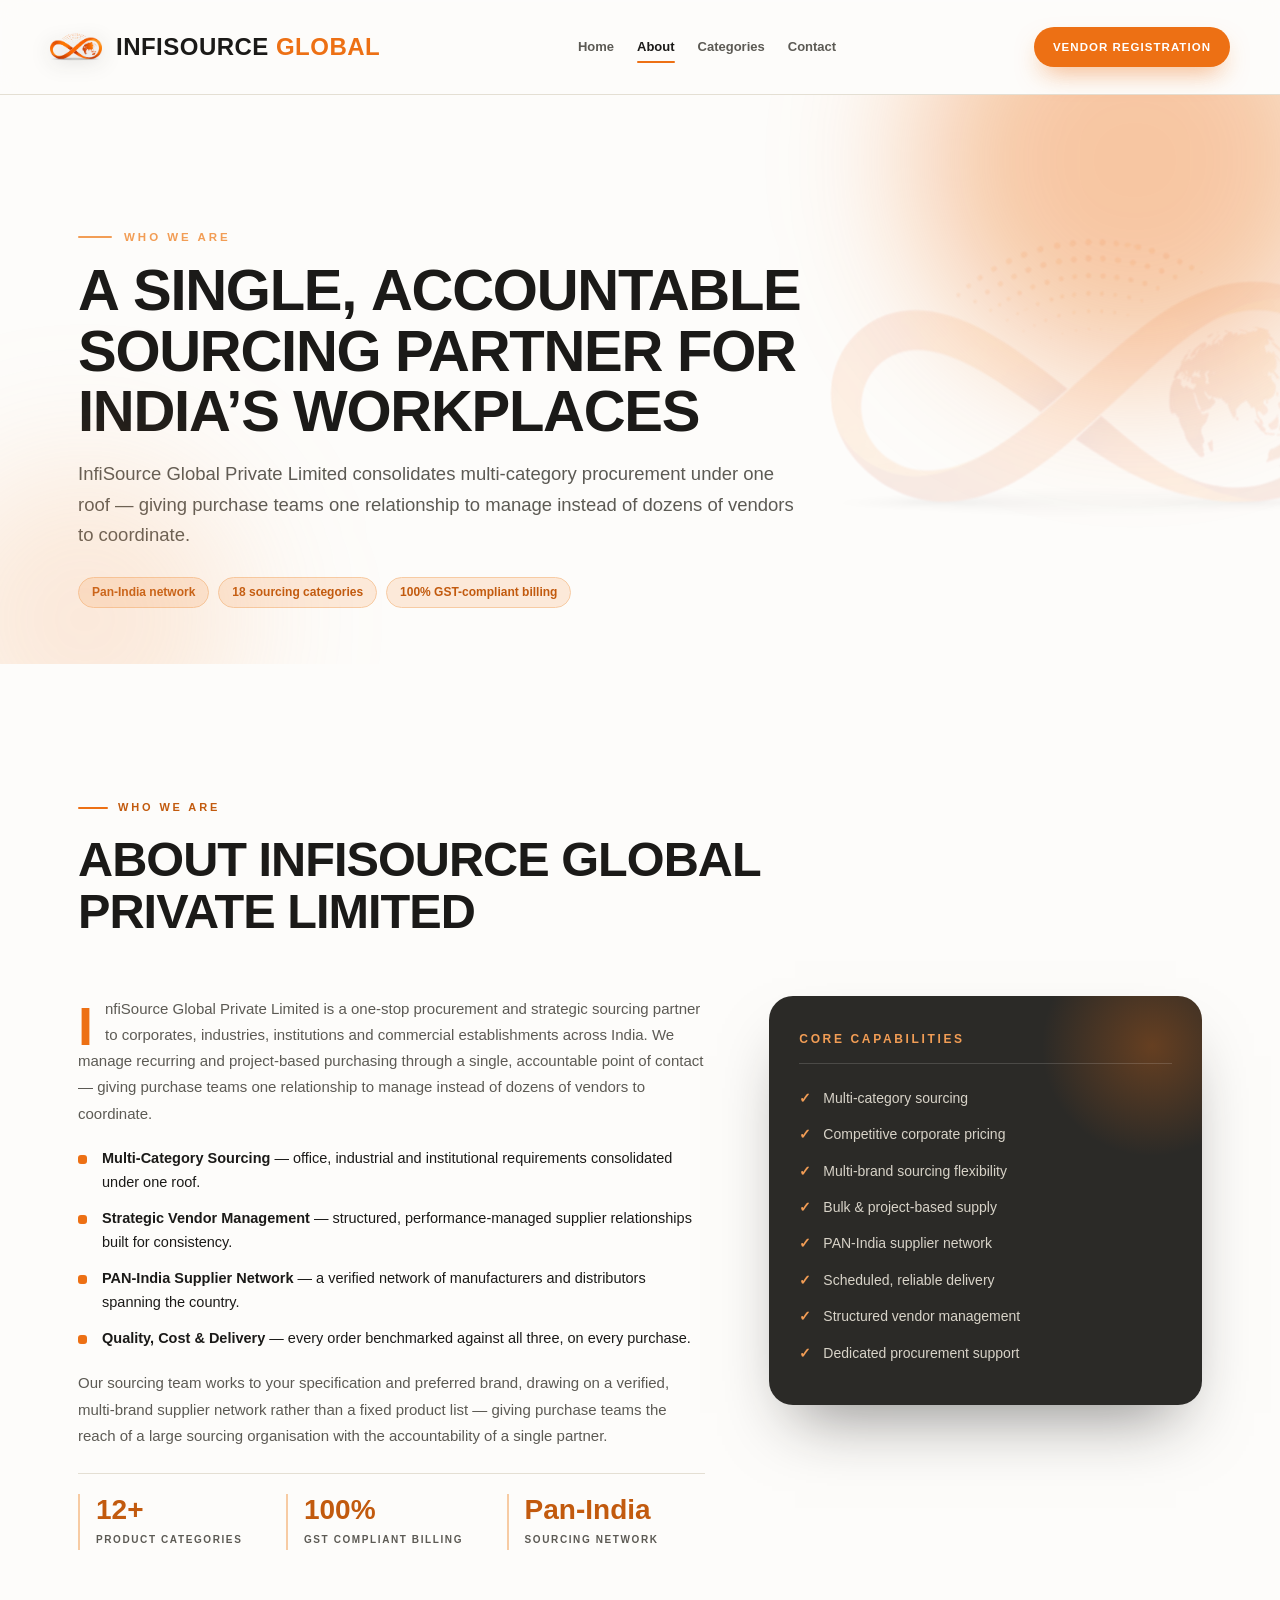
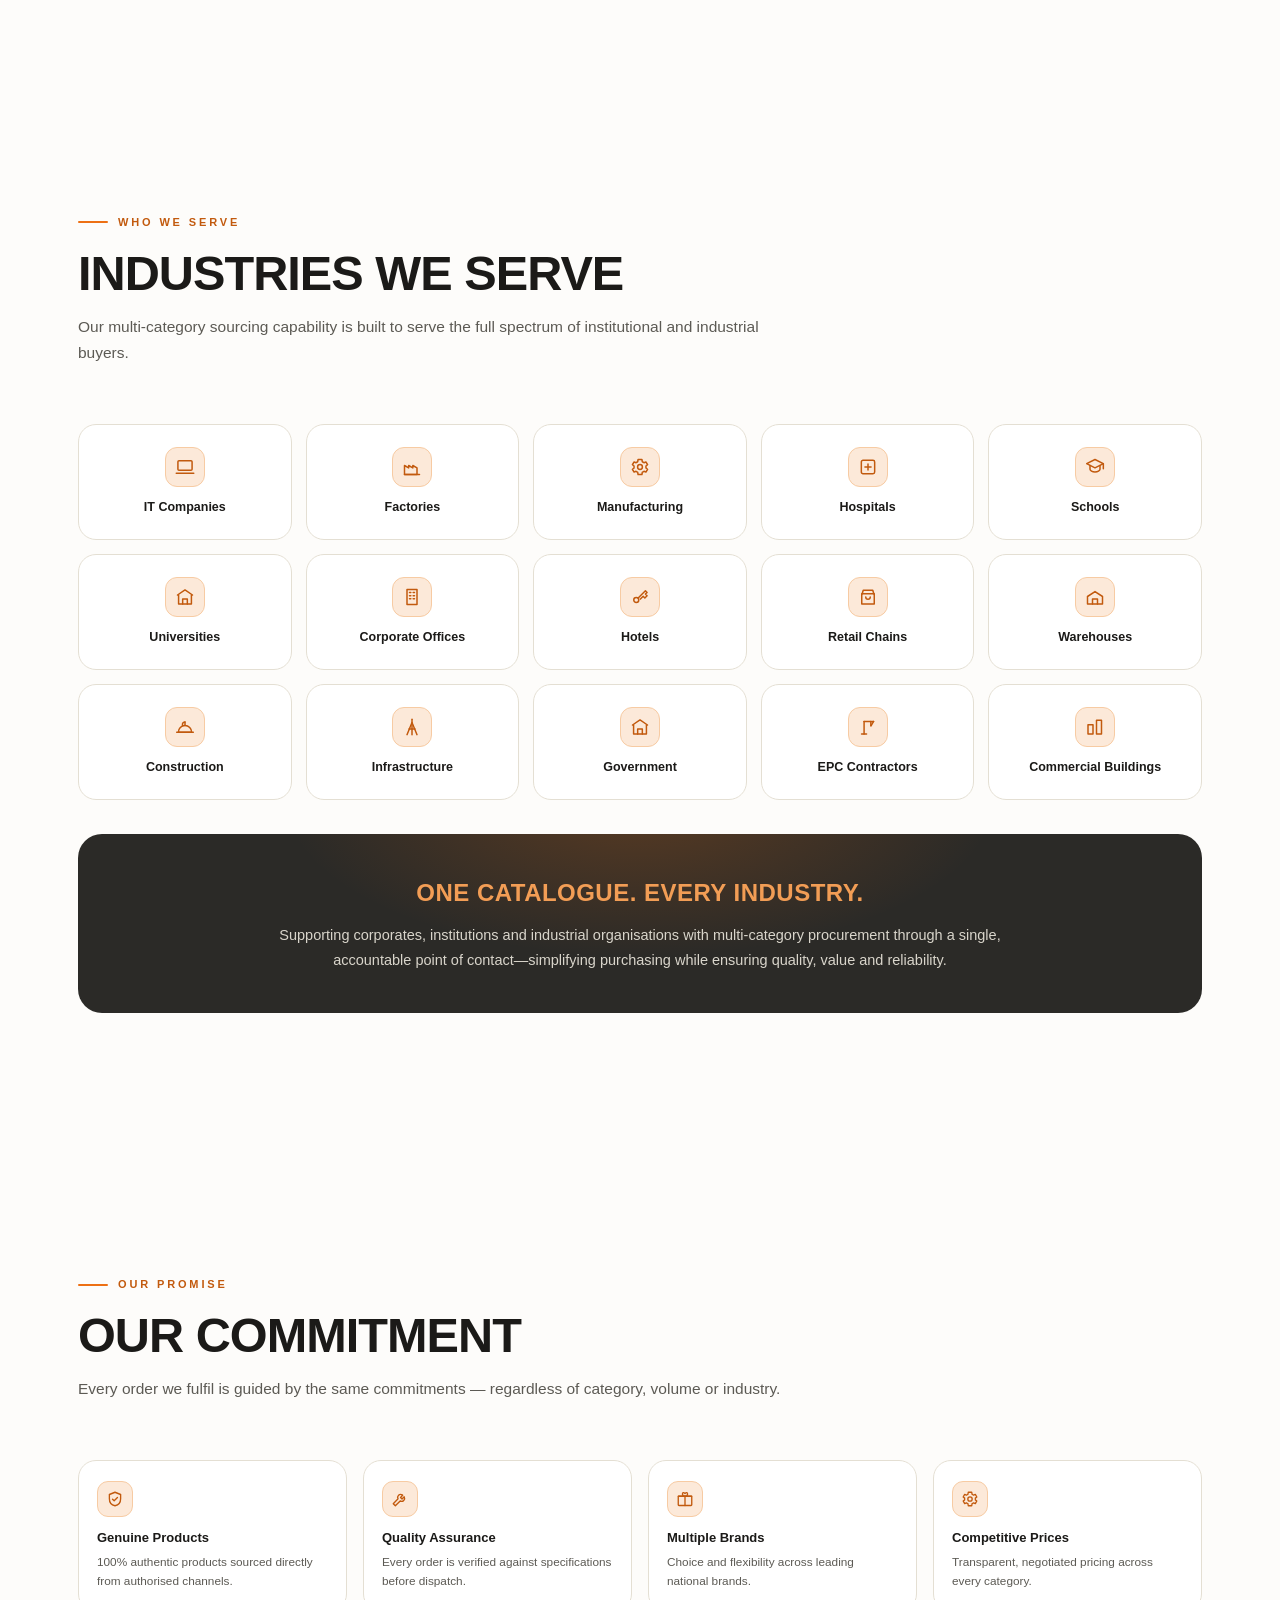
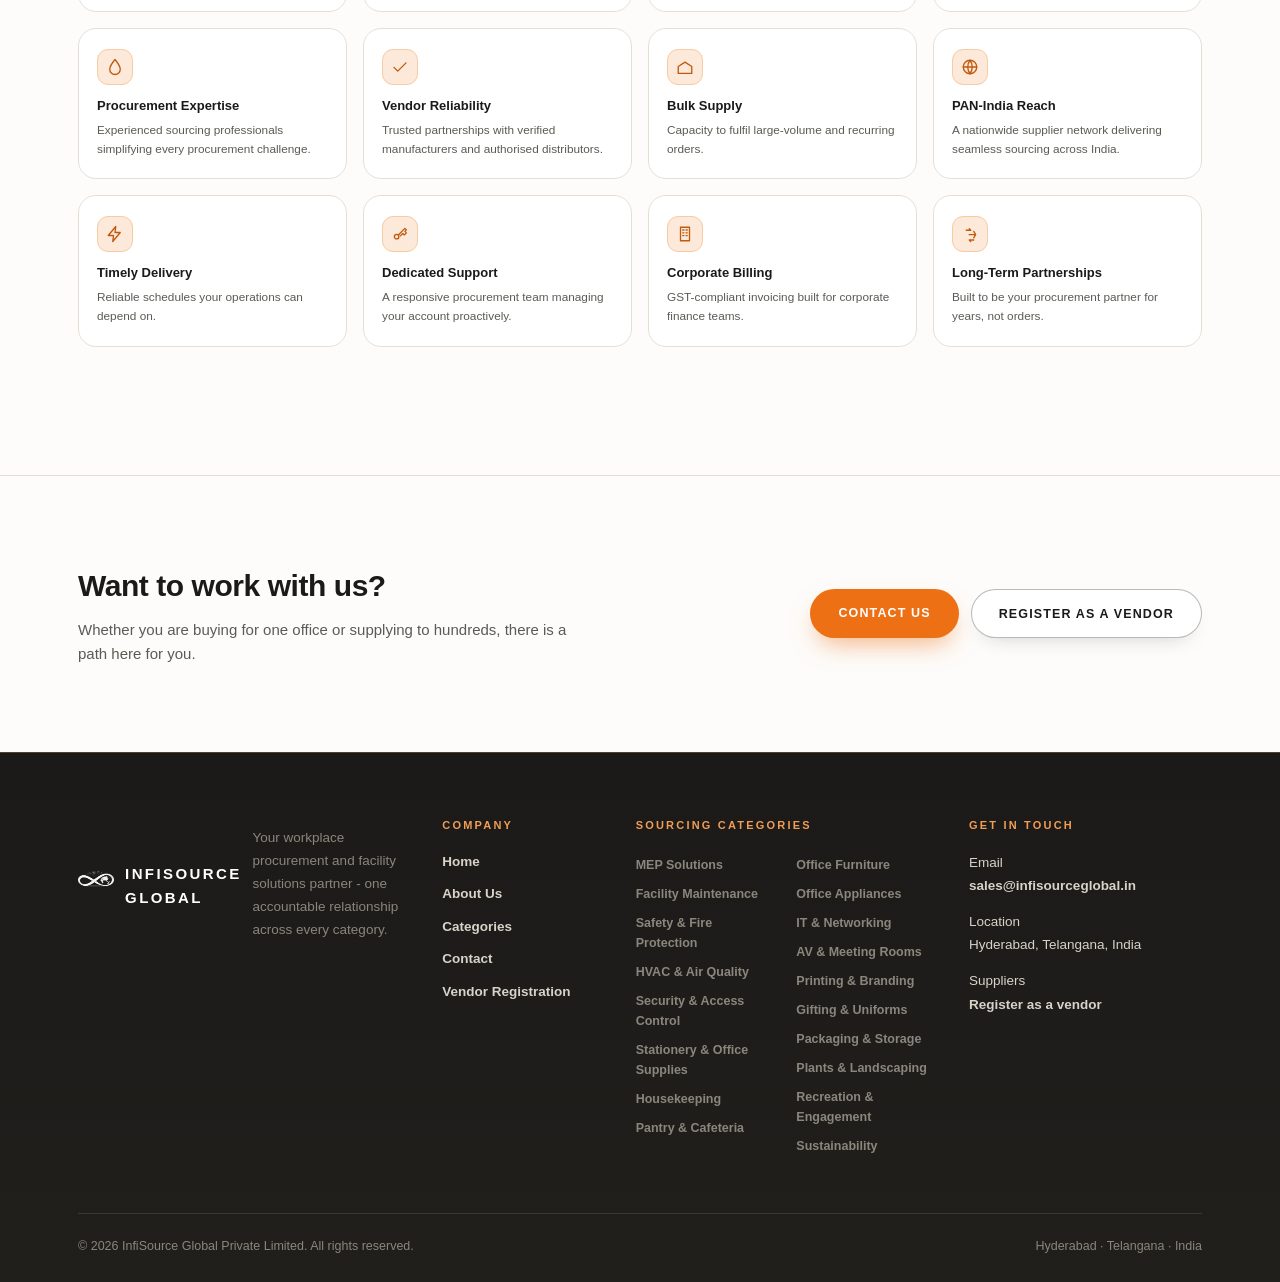
==== commit 37a1bd2e: "Fix invisible outline buttons on light backgrounds" ====
--- a/about.html
+++ b/about.html
@@ -86,7 +86,7 @@
     </div>
     <div style="display:flex;gap:12px;flex-wrap:wrap">
       <a href="contact.html" class="btn">Contact Us</a>
-      <a href="vendor.html" class="btn-outline">Register as a Vendor</a>
+      <a href="vendor.html" class="btn-outline on-light">Register as a Vendor</a>
     </div>
   </div></div>
 </section>
--- a/assets/css/style.css
+++ b/assets/css/style.css
@@ -13,7 +13,7 @@
   --shadow-lift:0 2px 4px rgba(27,26,24,.05),0 26px 54px -14px rgba(27,26,24,.20);
 }
 *{box-sizing:border-box;margin:0;padding:0;}
-html{scroll-behavior:smooth;scroll-padding-top:96px;}
+html{scroll-behavior:smooth;scroll-padding-top:104px;}
 body{font-family:var(--font-body);color:var(--ink);background:var(--paper);line-height:1.6;font-size:15px;overflow-x:hidden;
   background-image:radial-gradient(1200px 560px at 85% -8%,rgba(237,112,20,.05),transparent 62%);}
 a{color:inherit;text-decoration:none;}
@@ -55,10 +55,10 @@
   -webkit-backdrop-filter:blur(14px) saturate(1.5);backdrop-filter:blur(14px) saturate(1.5);
   border-bottom:1px solid var(--line);transition:box-shadow .35s var(--ease),background .35s var(--ease);}
 header.scrolled{box-shadow:0 12px 34px -18px rgba(27,26,24,.24);background:rgba(253,252,250,.95);}
-.nav{display:flex;align-items:center;justify-content:space-between;gap:20px;padding:16px 0;transition:padding .35s var(--ease);min-width:0;}
-header.scrolled .nav{padding:11px 0;}
-.brand{display:flex;align-items:center;gap:11px;font-weight:800;font-size:17px;letter-spacing:.04em;white-space:nowrap;flex:0 0 auto;}
-.brand img{width:37px;height:37px;border-radius:9px;transition:transform .5s var(--ease);filter:drop-shadow(0 3px 8px rgba(27,26,24,.2));}
+.nav{display:flex;align-items:center;justify-content:space-between;gap:20px;padding:21px 0;transition:padding .35s var(--ease);min-width:0;}
+header.scrolled .nav{padding:13px 0;}
+.brand{display:flex;align-items:center;gap:14px;font-weight:800;font-size:24px;letter-spacing:.02em;white-space:nowrap;flex:0 0 auto;}
+.brand img{width:52px;height:52px;border-radius:13px;transition:transform .5s var(--ease);filter:drop-shadow(0 4px 10px rgba(27,26,24,.22));}
 .brand:hover img{transform:rotate(-9deg) scale(1.08);}
 .brand span.accent{color:var(--orange);}
 nav.links{display:flex;font-size:13px;font-weight:700;color:var(--grey-700);flex:0 1 auto;min-width:0;}
@@ -83,6 +83,10 @@
   -webkit-backdrop-filter:blur(6px);backdrop-filter:blur(6px);
   transition:border-color .3s var(--ease),background .3s var(--ease),transform .3s var(--ease);}
 .btn-outline:hover{border-color:rgba(255,255,255,.65);background:rgba(255,255,255,.1);}
+.btn-outline.on-light{border-color:rgba(27,26,24,.3);color:var(--ink);background:var(--white);
+  -webkit-backdrop-filter:none;backdrop-filter:none;box-shadow:0 10px 22px -14px rgba(27,26,24,.28);}
+.btn-outline.on-light:hover{border-color:var(--orange);color:var(--orange-deep);background:var(--orange-tint);transform:translateY(-2px);}
+.btn-outline.on-light::after{display:none;}
 .nav .btn{padding:11px 19px;font-size:11.5px;}
 
 .burger{display:none;width:42px;height:42px;border:1px solid var(--line);border-radius:11px;background:var(--white);position:relative;cursor:pointer;flex:0 0 42px;}
@@ -94,13 +98,19 @@
 body.menu-open .burger span:nth-child(2){opacity:0;}
 body.menu-open .burger span:nth-child(3){top:20px;transform:rotate(-45deg);}
 .drawer{display:none;position:absolute;top:100%;left:0;right:0;background:var(--paper);border-bottom:1px solid var(--line);
-  padding:8px 28px 22px;box-shadow:0 26px 40px -24px rgba(27,26,24,.3);animation:drawerIn .3s var(--ease);}
+  padding:14px 28px 20px;box-shadow:0 26px 40px -24px rgba(27,26,24,.3);animation:drawerIn .3s var(--ease);}
 @keyframes drawerIn{from{opacity:0;transform:translateY(-8px);}to{opacity:1;transform:none;}}
 body.menu-open .drawer{display:block;}
-.drawer nav{display:flex;flex-direction:column;}
-.drawer nav a{padding:13px 2px;font-weight:700;font-size:15px;border-bottom:1px solid var(--line);color:var(--grey-700);}
-.drawer nav a:last-child{border-bottom:none;}
-.drawer nav a:hover{color:var(--orange);}
+.drawer nav{display:flex;flex-direction:column;gap:9px;}
+.drawer nav a{display:flex;align-items:center;justify-content:space-between;margin-left:0;padding:13px 16px;border:1px solid var(--line);border-radius:12px;
+  background:var(--white);font-weight:700;font-size:15px;color:var(--grey-700);
+  transition:border-color .22s var(--ease),background .22s var(--ease),color .22s var(--ease),transform .22s var(--ease);}
+.drawer nav a::after{content:"";position:static;left:auto;right:auto;bottom:auto;background:none;border-radius:0;width:7px;height:7px;border-right:2px solid var(--grey-300);border-top:2px solid var(--grey-300);transform:rotate(45deg);
+  transition:border-color .22s var(--ease),transform .22s var(--ease);}
+.drawer nav a:hover{border-color:var(--orange);color:var(--ink);transform:translateX(3px);}
+.drawer nav a:hover::after{border-color:var(--orange);}
+.drawer nav a.page-on{border-color:var(--orange);background:var(--orange-tint);color:var(--ink);}
+.drawer nav a.page-on::after{border-color:var(--orange);}
 
 /* ============ hero ============ */
 .hero{position:relative;overflow:hidden;color:#fff;
@@ -400,7 +410,7 @@
   .ind-grid{grid-template-columns:repeat(3,1fr);}
 }
 @media(max-width:1060px){
-  nav.links{display:none;}
+  .nav>nav.links{display:none;}
   .burger{display:block;}
   .hero-mark{display:none;}
 }
@@ -422,9 +432,8 @@
 }
 @media(max-width:520px){
   .nav .btn{display:none;}
-  .brand{font-size:14px;}
-  .brand{font-size:15px;}
-  .brand img{width:32px;height:32px;}
+  .brand{font-size:18px;letter-spacing:.01em;}
+  .brand img{width:40px;height:40px;border-radius:11px;}
     .marquee.mq-dark,.marquee.mq-orange{margin:16px 0;}
 }
 @media (prefers-reduced-motion:reduce){
@@ -551,7 +560,9 @@
 
 /* ---------- vendor registration ---------- */
 .vf-layout{display:grid;grid-template-columns:minmax(0,1fr) 330px;gap:42px;align-items:start;}
-@media(max-width:1020px){.vf-layout{grid-template-columns:1fr;}}
+.vf-layout>*{min-width:0;}
+.vf-card{min-width:0;}
+@media(max-width:1020px){.vf-layout{grid-template-columns:minmax(0,1fr);}}
 .vf-card{background:var(--white);border:1px solid var(--line);border-radius:20px;padding:30px 28px 26px;
   box-shadow:0 22px 44px -30px rgba(27,26,24,.22);margin-bottom:22px;scroll-margin-top:96px;}
 .vf-step-h{display:flex;align-items:center;gap:14px;margin-bottom:20px;}
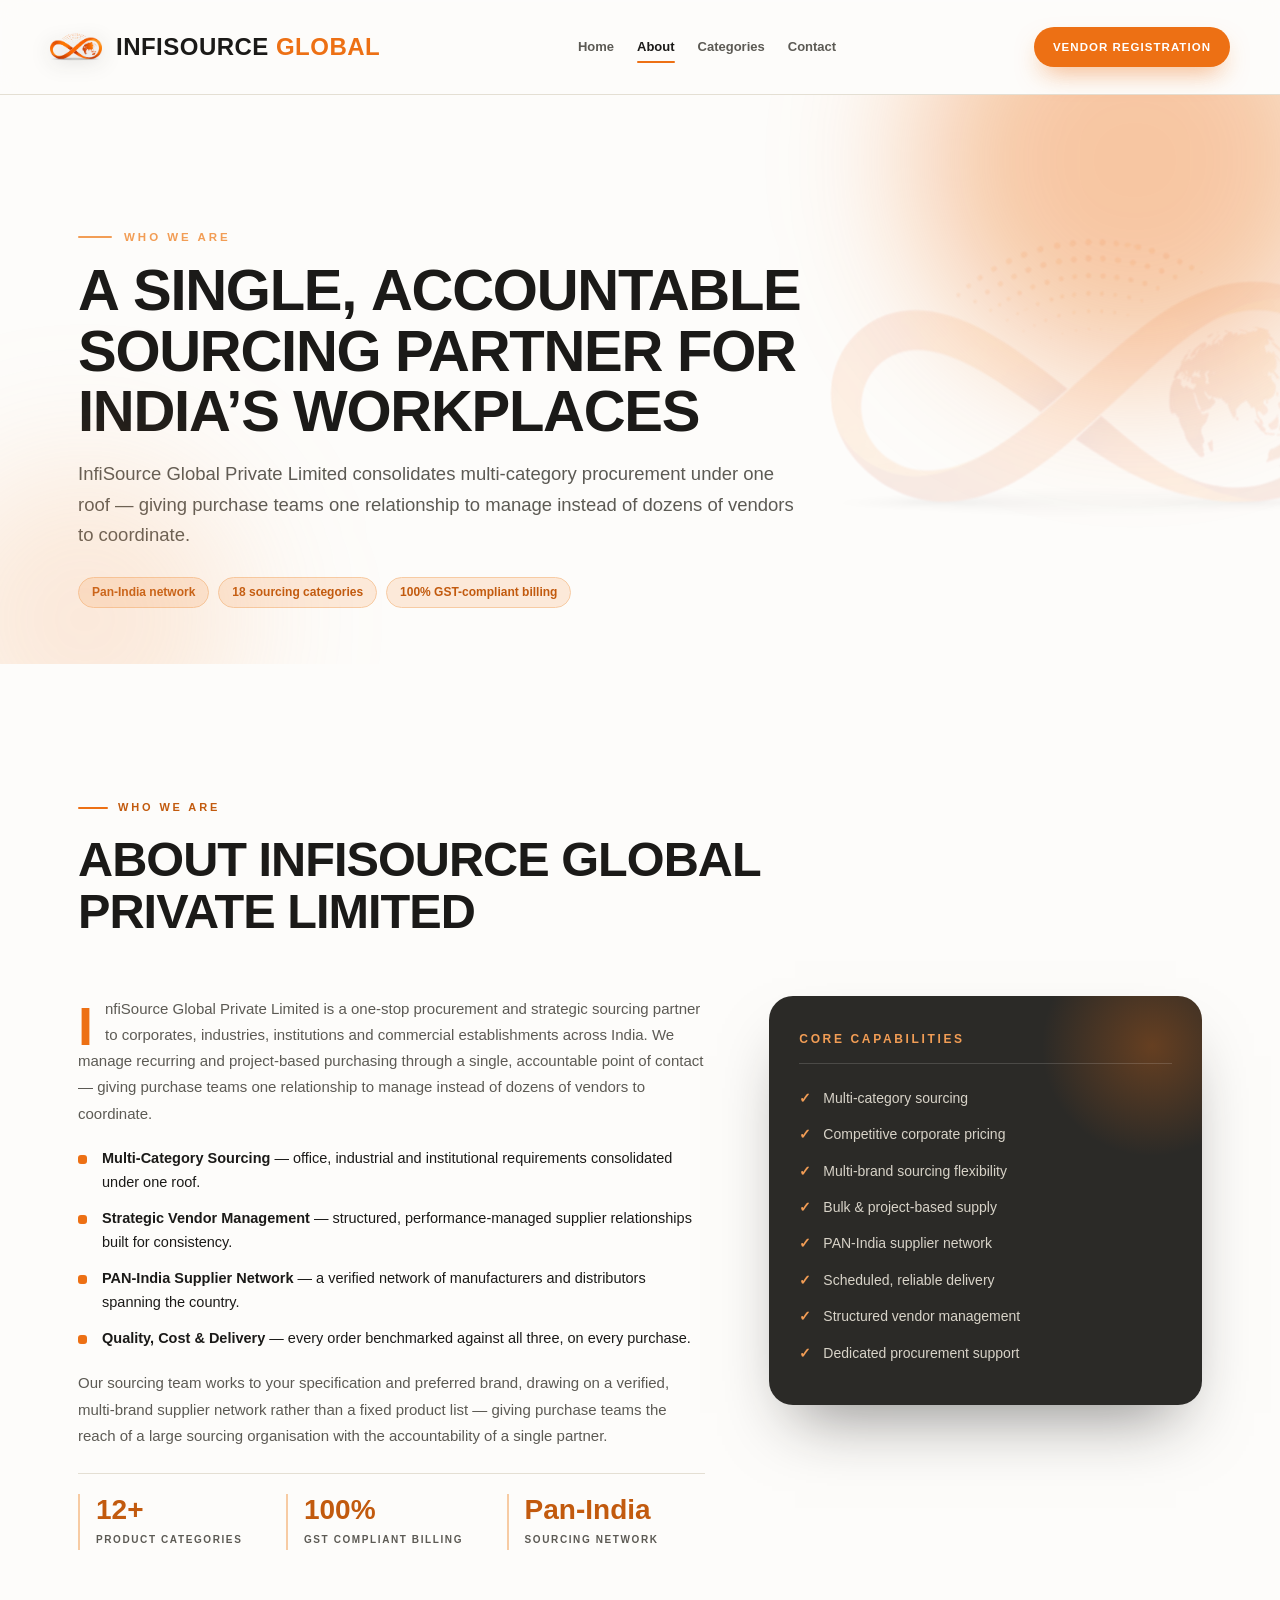
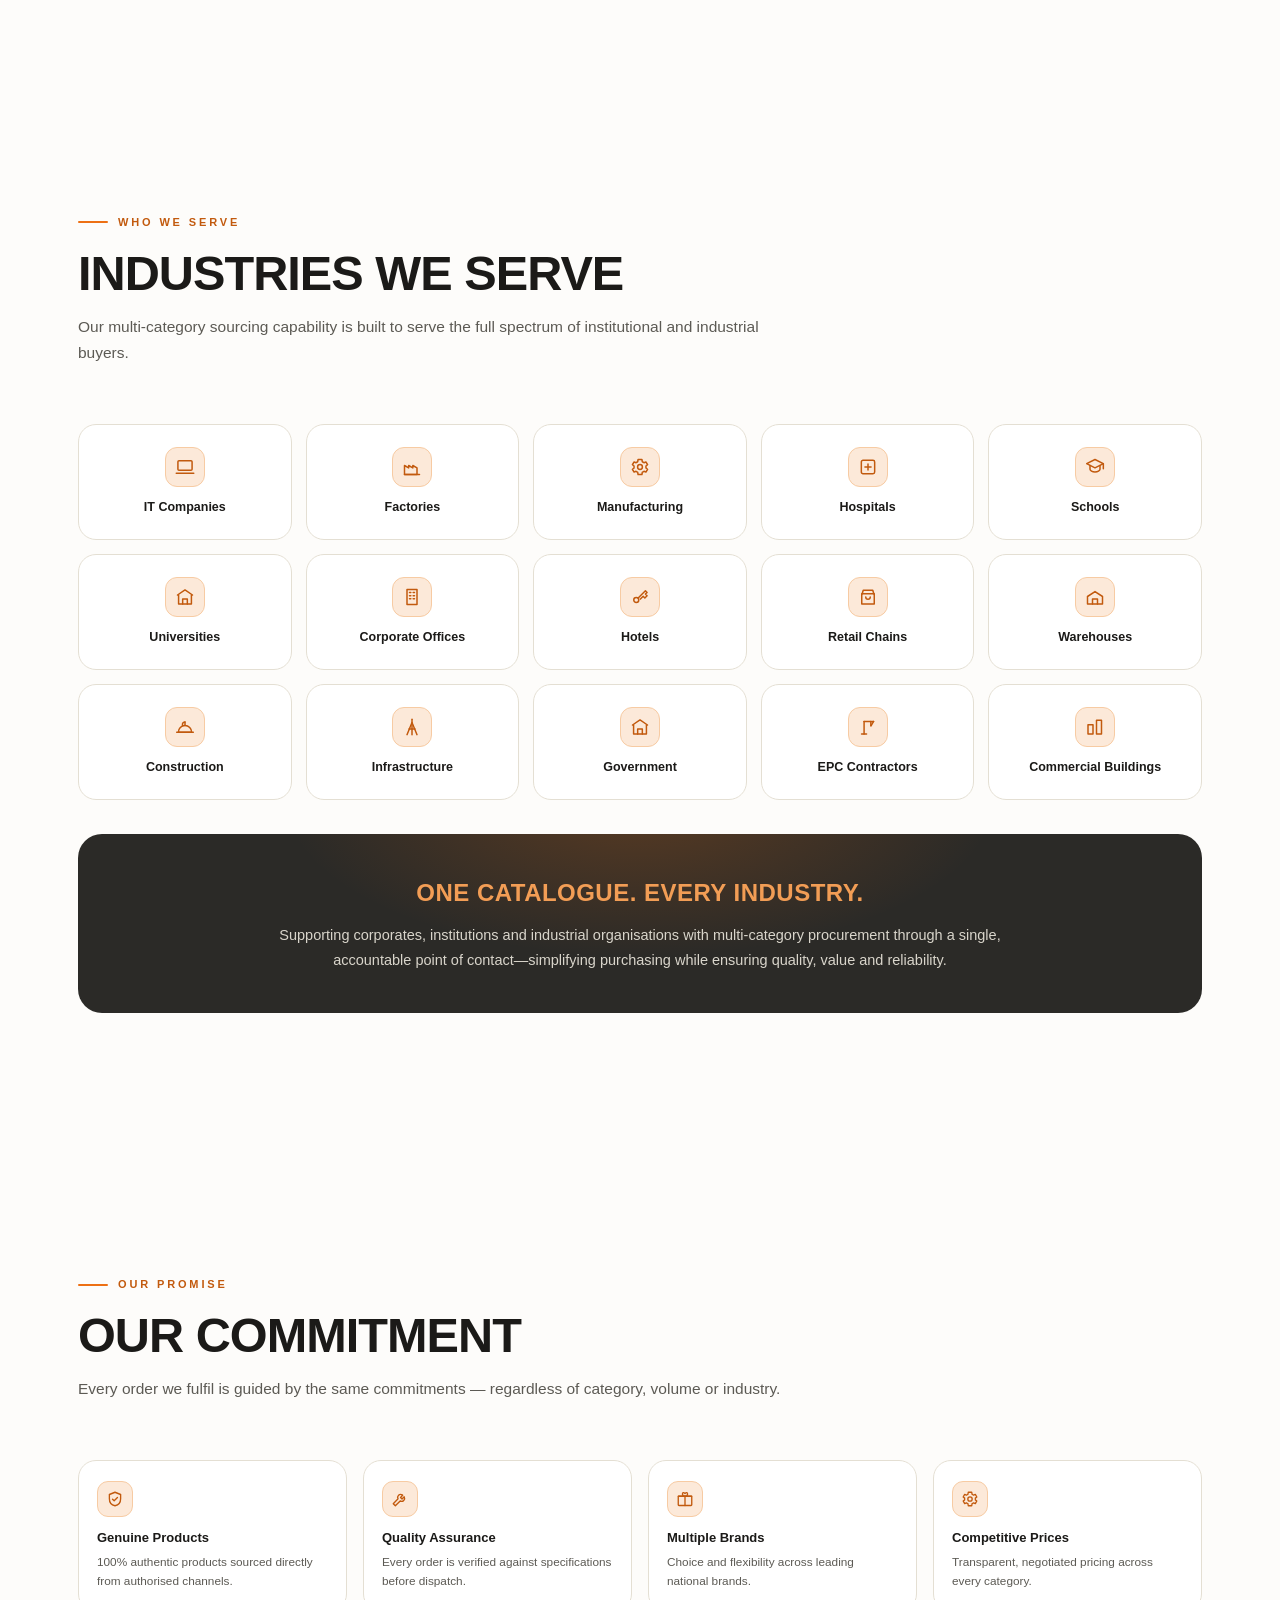
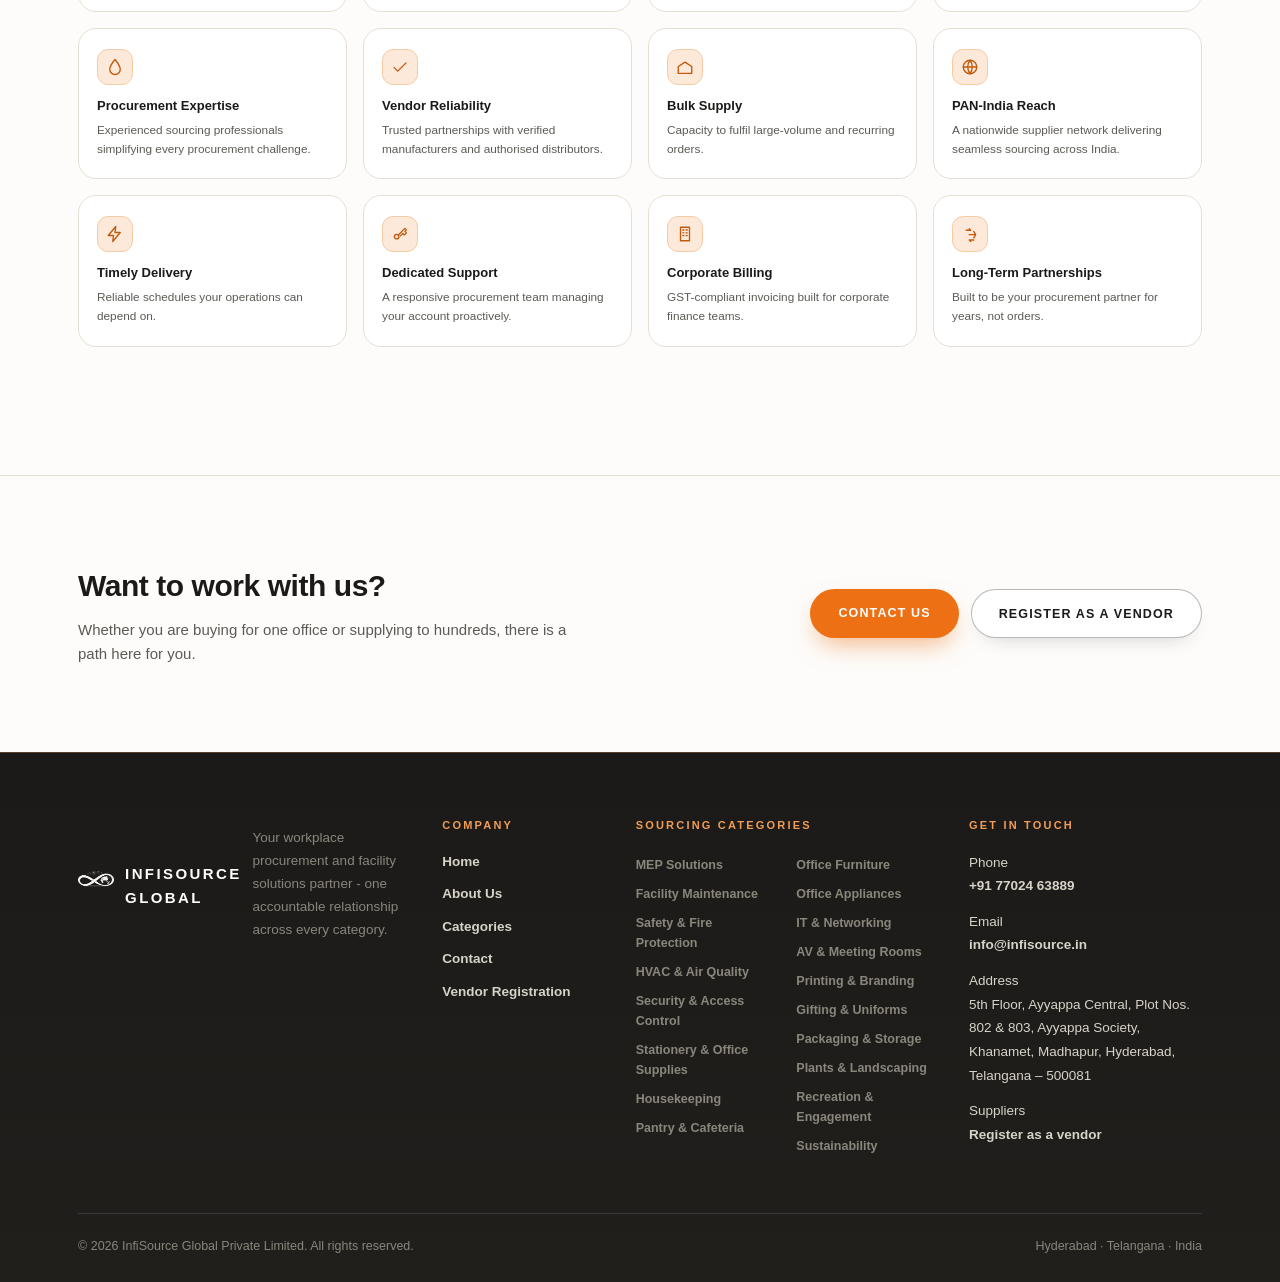
==== commit 20af5f29: "Add real contact details (address, phone, email) to all pages" ====
--- a/about.html
+++ b/about.html
@@ -133,8 +133,9 @@
       </div>
       <div class="foot-contact">
         <div class="foot-h">Get In Touch</div>
-        <p>Email<br><a href="mailto:sales@infisourceglobal.in">sales@infisourceglobal.in</a></p>
-        <p>Location<br>Hyderabad, Telangana, India</p>
+        <p>Phone<br><a href="tel:+917702463889">+91 77024 63889</a></p>
+        <p>Email<br><a href="mailto:info@infisource.in">info@infisource.in</a></p>
+        <p>Address<br>5th Floor, Ayyappa Central, Plot Nos. 802 &amp; 803, Ayyappa Society, Khanamet, Madhapur, Hyderabad, Telangana &ndash; 500081</p>
         <p>Suppliers<br><a href="vendor.html">Register as a vendor</a></p>
       </div>
     </div>
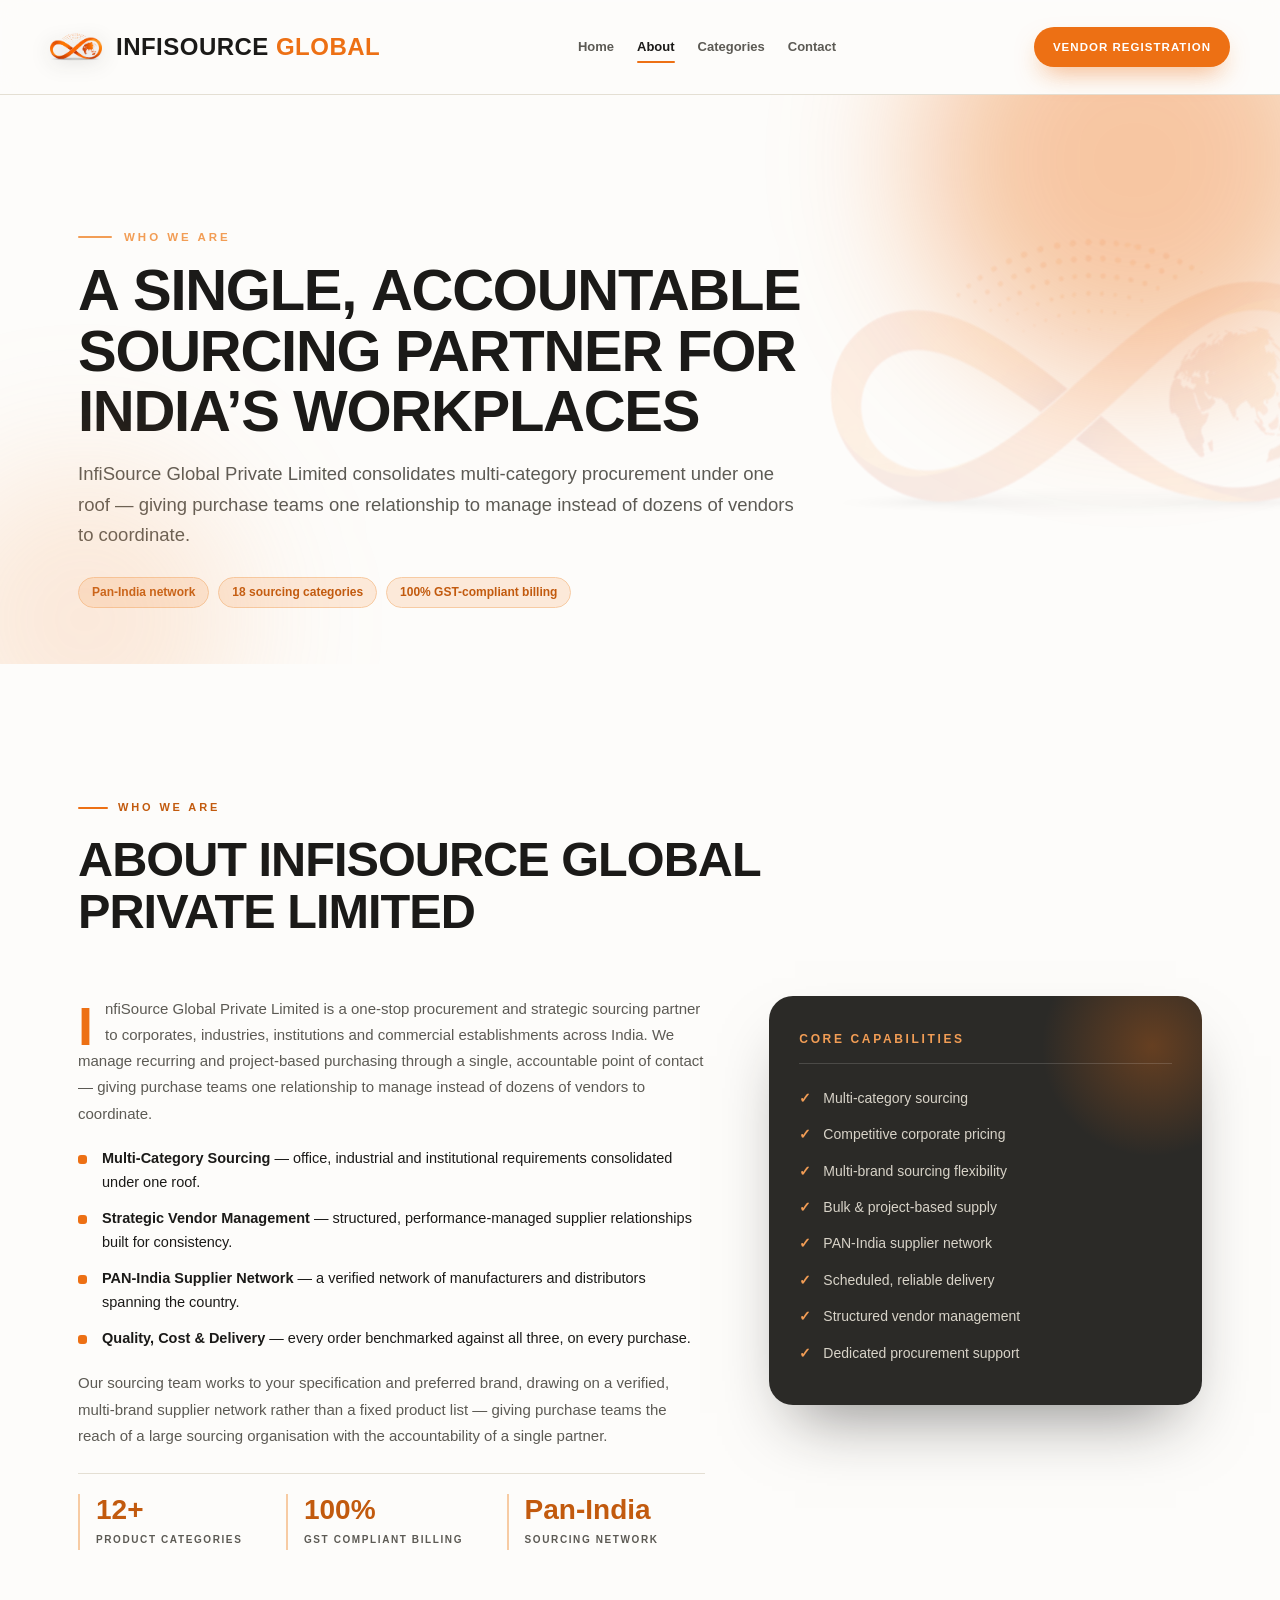
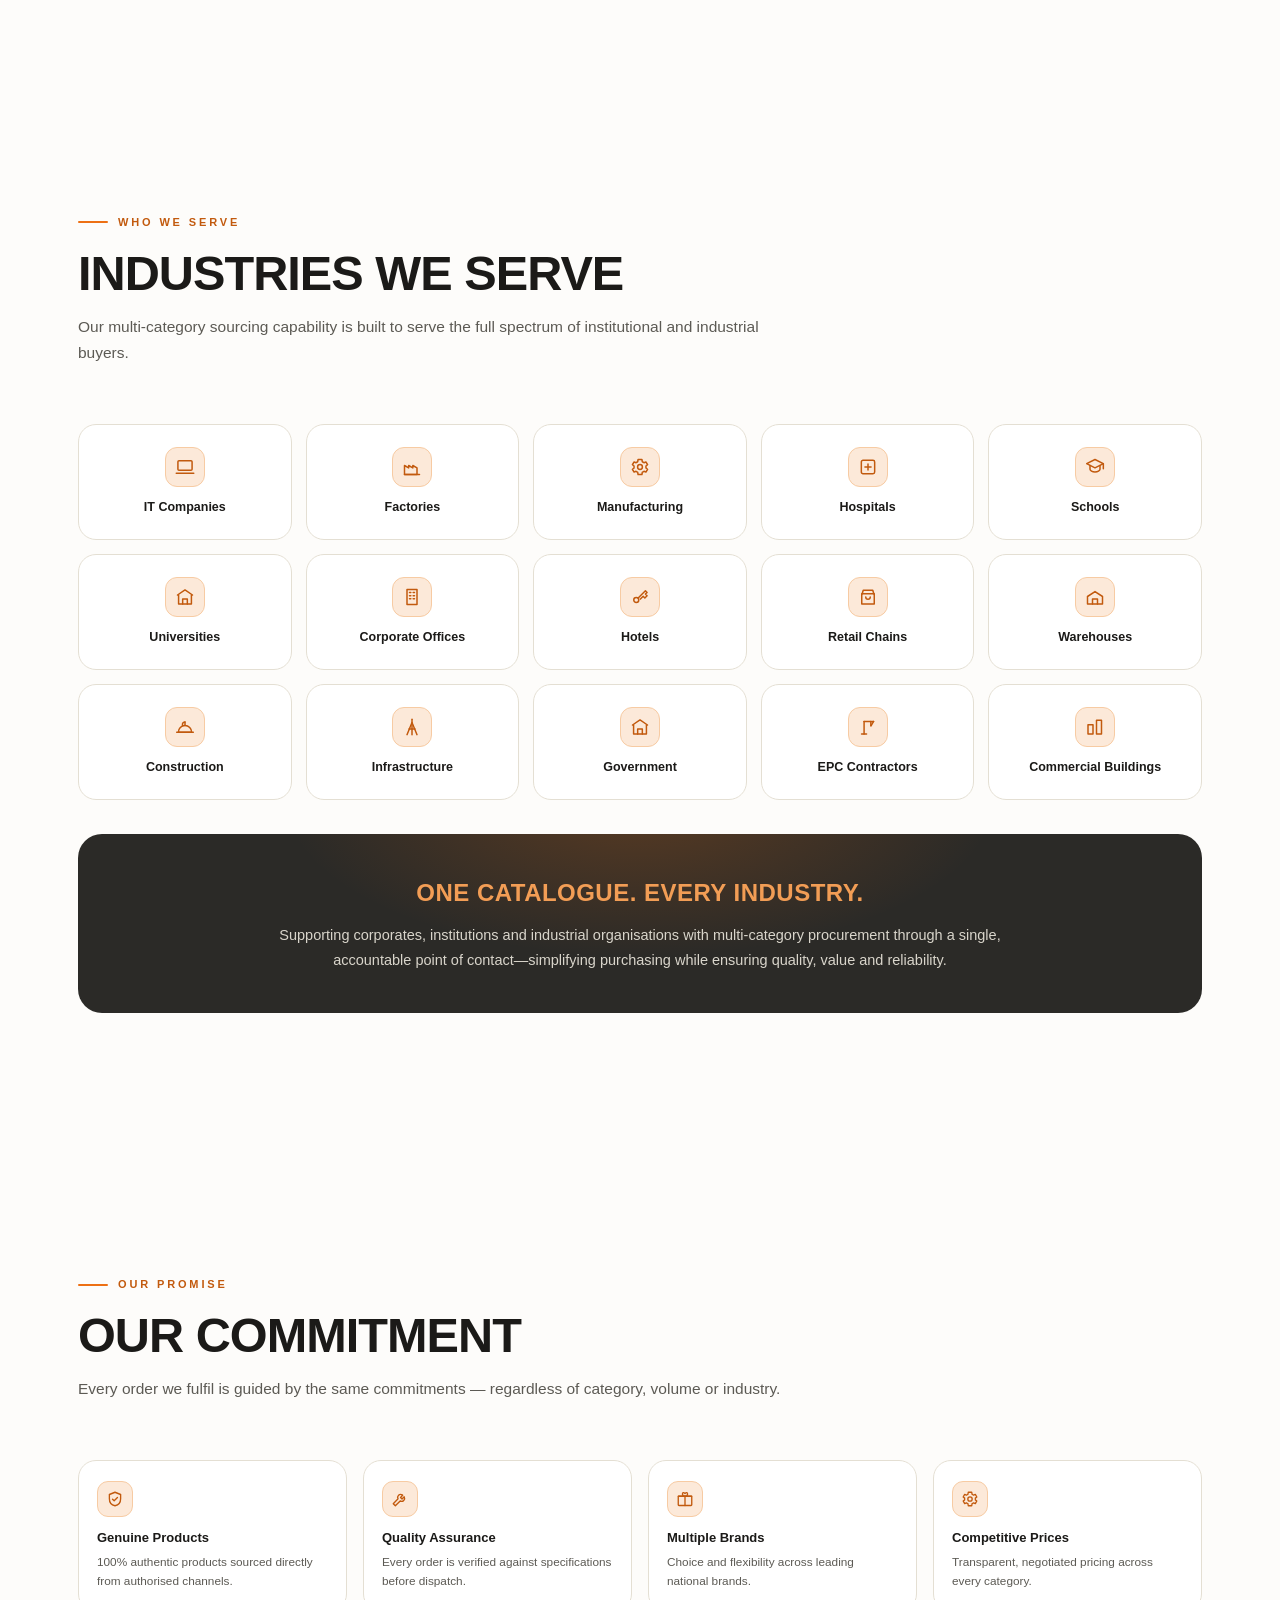
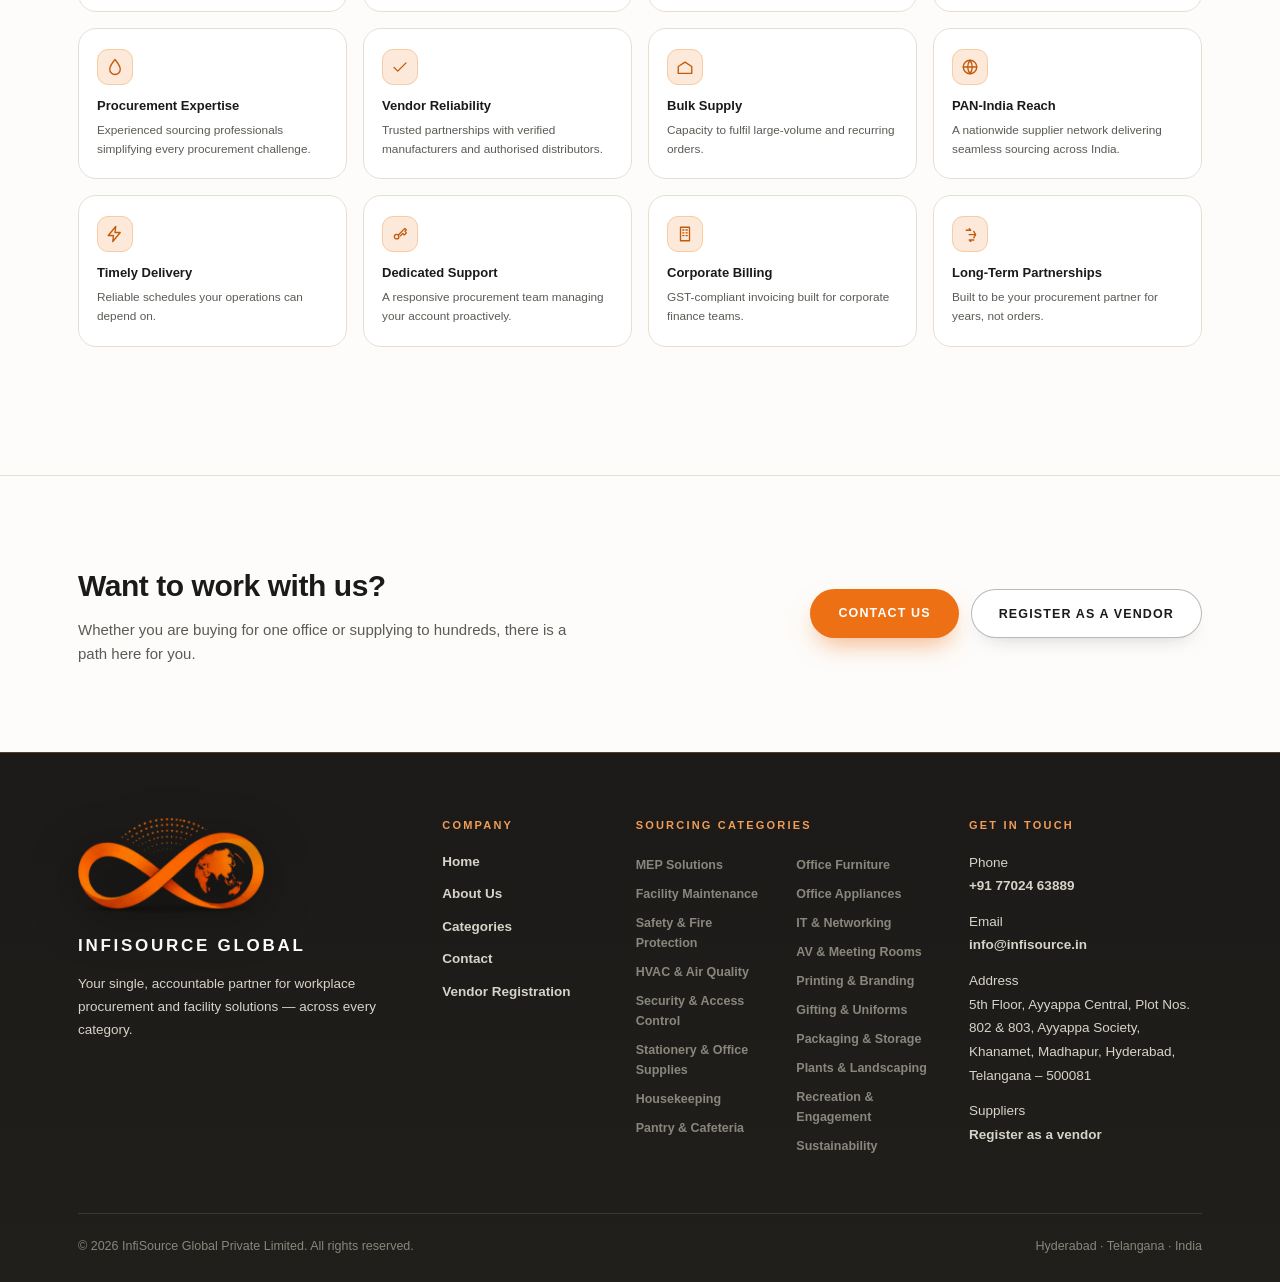
==== commit 65ddc9cd: "Rebuild footer brand: coloured logo, stacked layout, clearer tagline" ====
--- a/about.html
+++ b/about.html
@@ -94,9 +94,9 @@
   <div class="wrap">
     <div class="foot-grid">
       <div class="foot-brand">
-        <img src="assets/img/logo.webp" alt="InfiSource Global logo">
+        <img src="assets/img/logo-mark.webp" alt="InfiSource Global logo">
         <div class="fb-name">INFISOURCE GLOBAL</div>
-        <p>Your workplace procurement and facility solutions partner - one accountable relationship across every category.</p>
+        <p>Your single, accountable partner for workplace procurement and facility solutions &mdash; across every category.</p>
       </div>
       <div>
         <div class="foot-h">Company</div>
--- a/assets/css/style.css
+++ b/assets/css/style.css
@@ -391,8 +391,8 @@
 .cta-final .btn{padding:18px 42px;font-size:13.5px;border-radius:999px;letter-spacing:.1em;}
 footer{background:var(--ink);color:var(--grey-500);padding:36px 0;font-size:12.5px;border-top:1px solid rgba(255,255,255,.09);}
 .foot-row{display:flex;justify-content:space-between;align-items:center;flex-wrap:wrap;gap:14px;letter-spacing:.03em;}
-.foot-brand{display:flex;align-items:center;gap:11px;}
-.foot-brand img{width:30px;height:30px;opacity:.92;filter:drop-shadow(0 4px 10px rgba(27,26,24,.5));}
+.foot-brand{display:flex;flex-direction:column;align-items:flex-start;gap:0;}
+.foot-brand img{width:186px;height:auto;display:block;opacity:1;filter:drop-shadow(0 10px 22px rgba(0,0,0,.5));}
 
 /* ============ footer ============ */
 
@@ -535,9 +535,8 @@
 footer.site-foot{background:linear-gradient(180deg,var(--ink) 0%,#201f1c 100%);color:var(--grey-300);
   padding:64px 0 26px;border-top:1px solid rgba(242,157,85,.25);}
 .foot-grid{display:grid;grid-template-columns:2.1fr 1fr 1.9fr 1.5fr;gap:38px;align-items:start;}
-.foot-brand img{width:158px;display:block;filter:brightness(0) invert(1);opacity:.96;}
-.foot-brand .fb-name{font-weight:800;font-size:15px;letter-spacing:.16em;color:#fff;margin-top:14px;}
-.foot-brand p{font-size:13.5px;line-height:1.7;color:var(--grey-500);margin-top:10px;max-width:300px;}
+.foot-brand .fb-name{font-weight:800;font-size:17px;letter-spacing:.16em;color:#fff;margin:18px 0 0;}
+.foot-brand p{font-size:13.5px;line-height:1.72;color:var(--grey-300);margin-top:12px;max-width:330px;}
 .foot-h{font-size:11px;letter-spacing:.2em;text-transform:uppercase;color:var(--orange-light);font-weight:800;margin-bottom:16px;}
 .foot-links{display:flex;flex-direction:column;gap:11px;}
 .foot-links a{color:var(--grey-300);font-size:13.5px;font-weight:600;text-decoration:none;transition:color .2s,transform .2s;display:inline-block;}
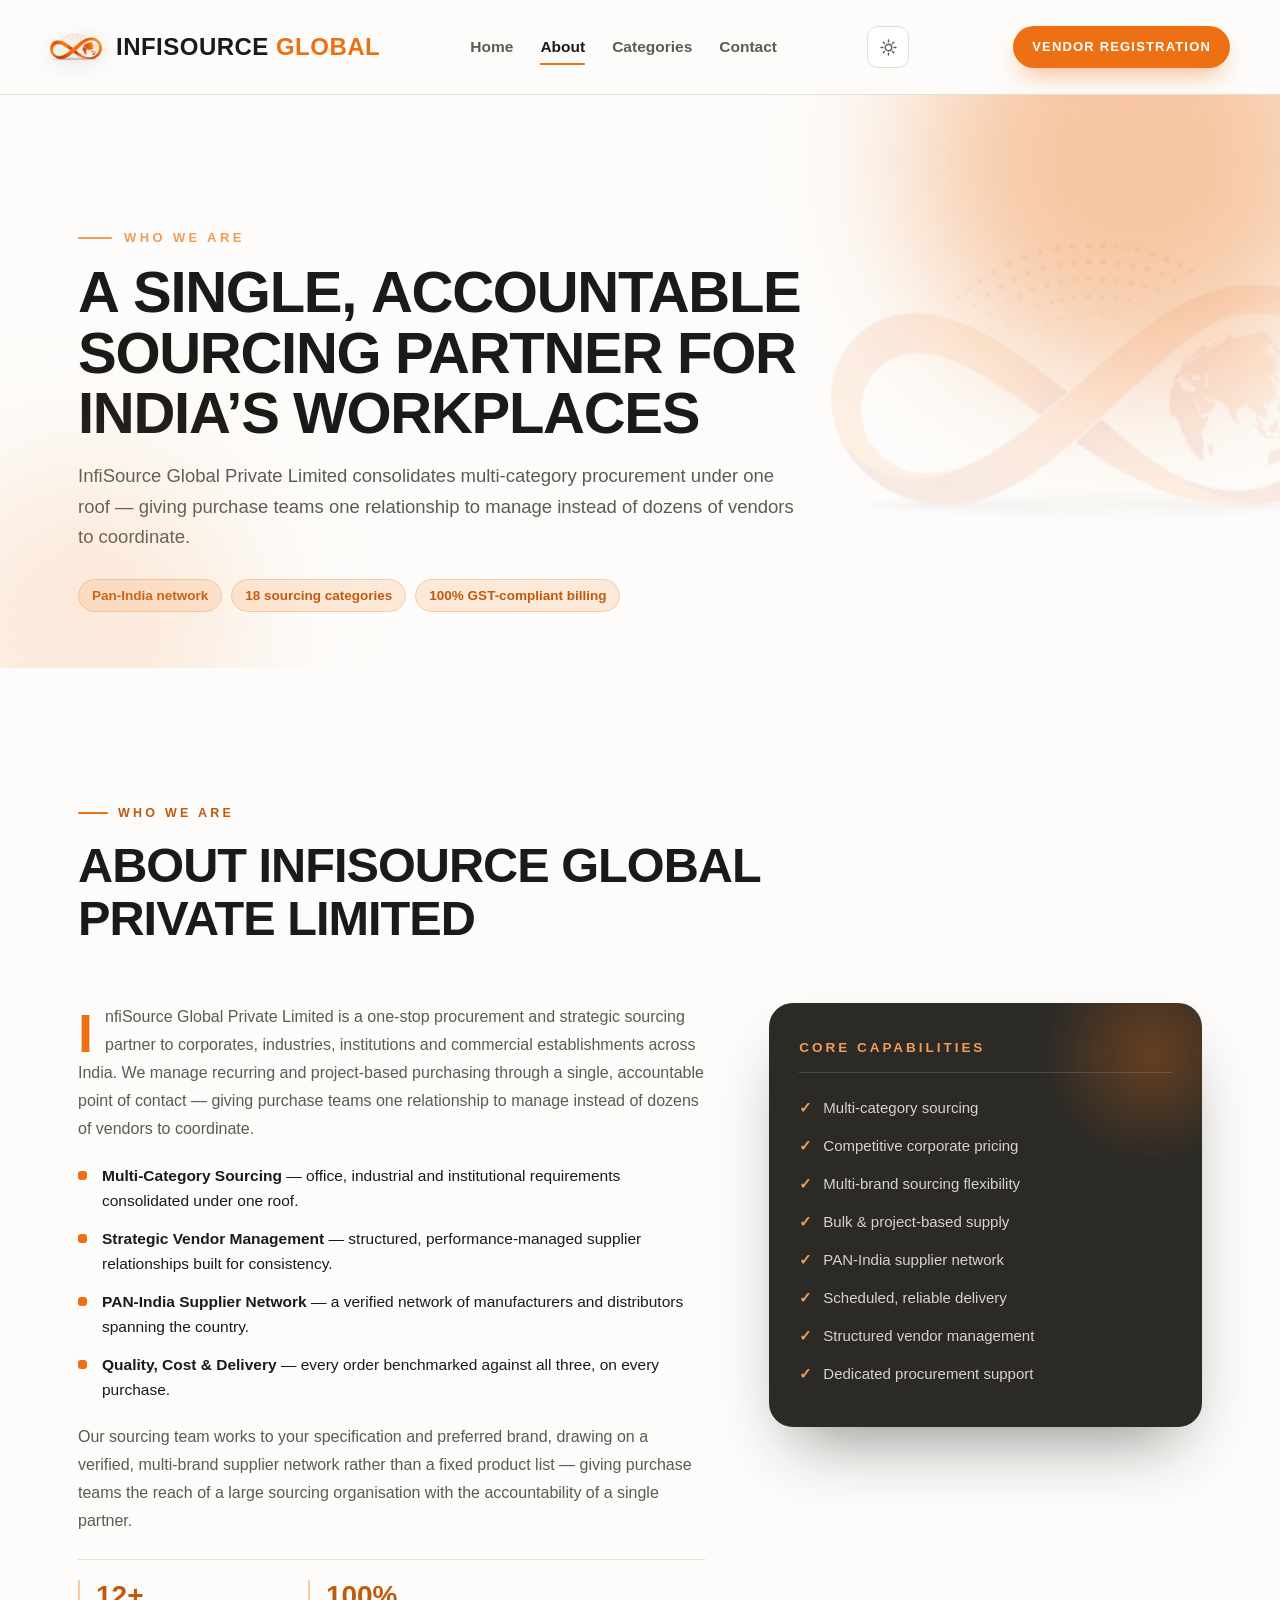
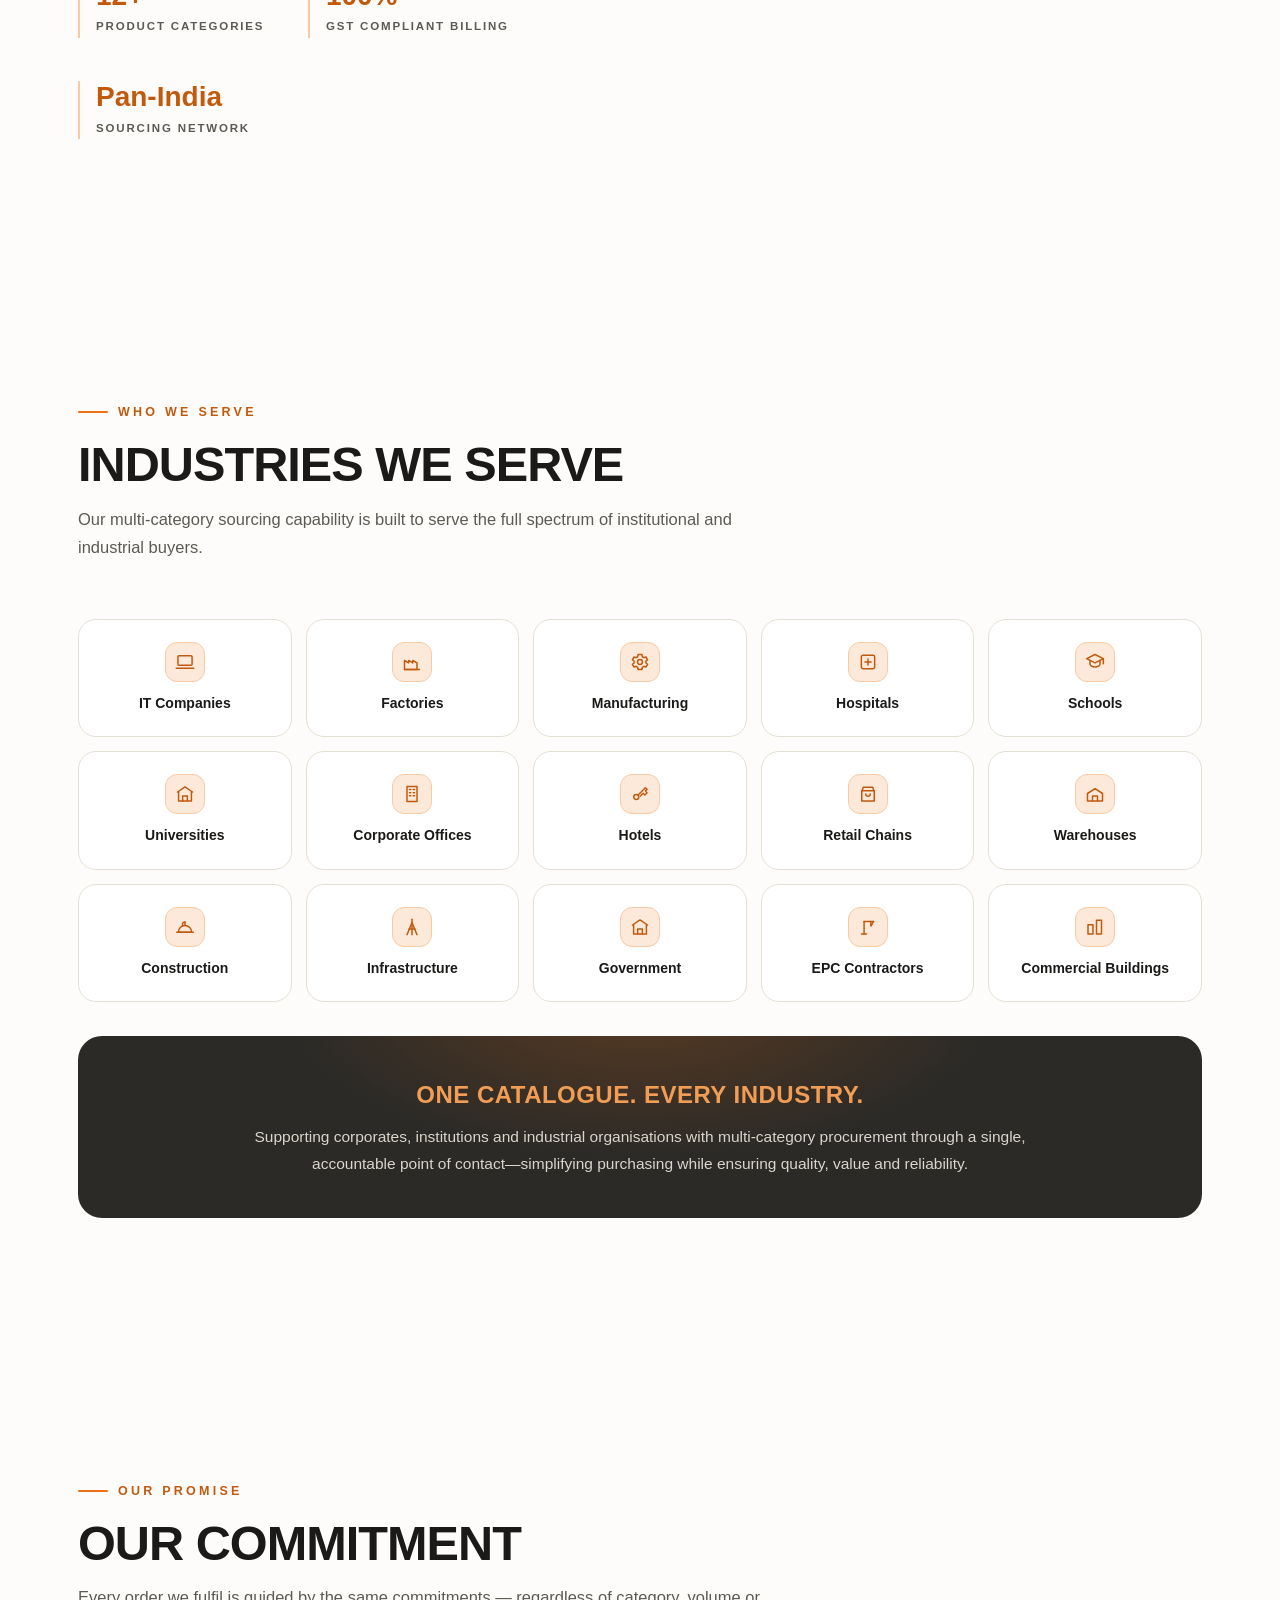
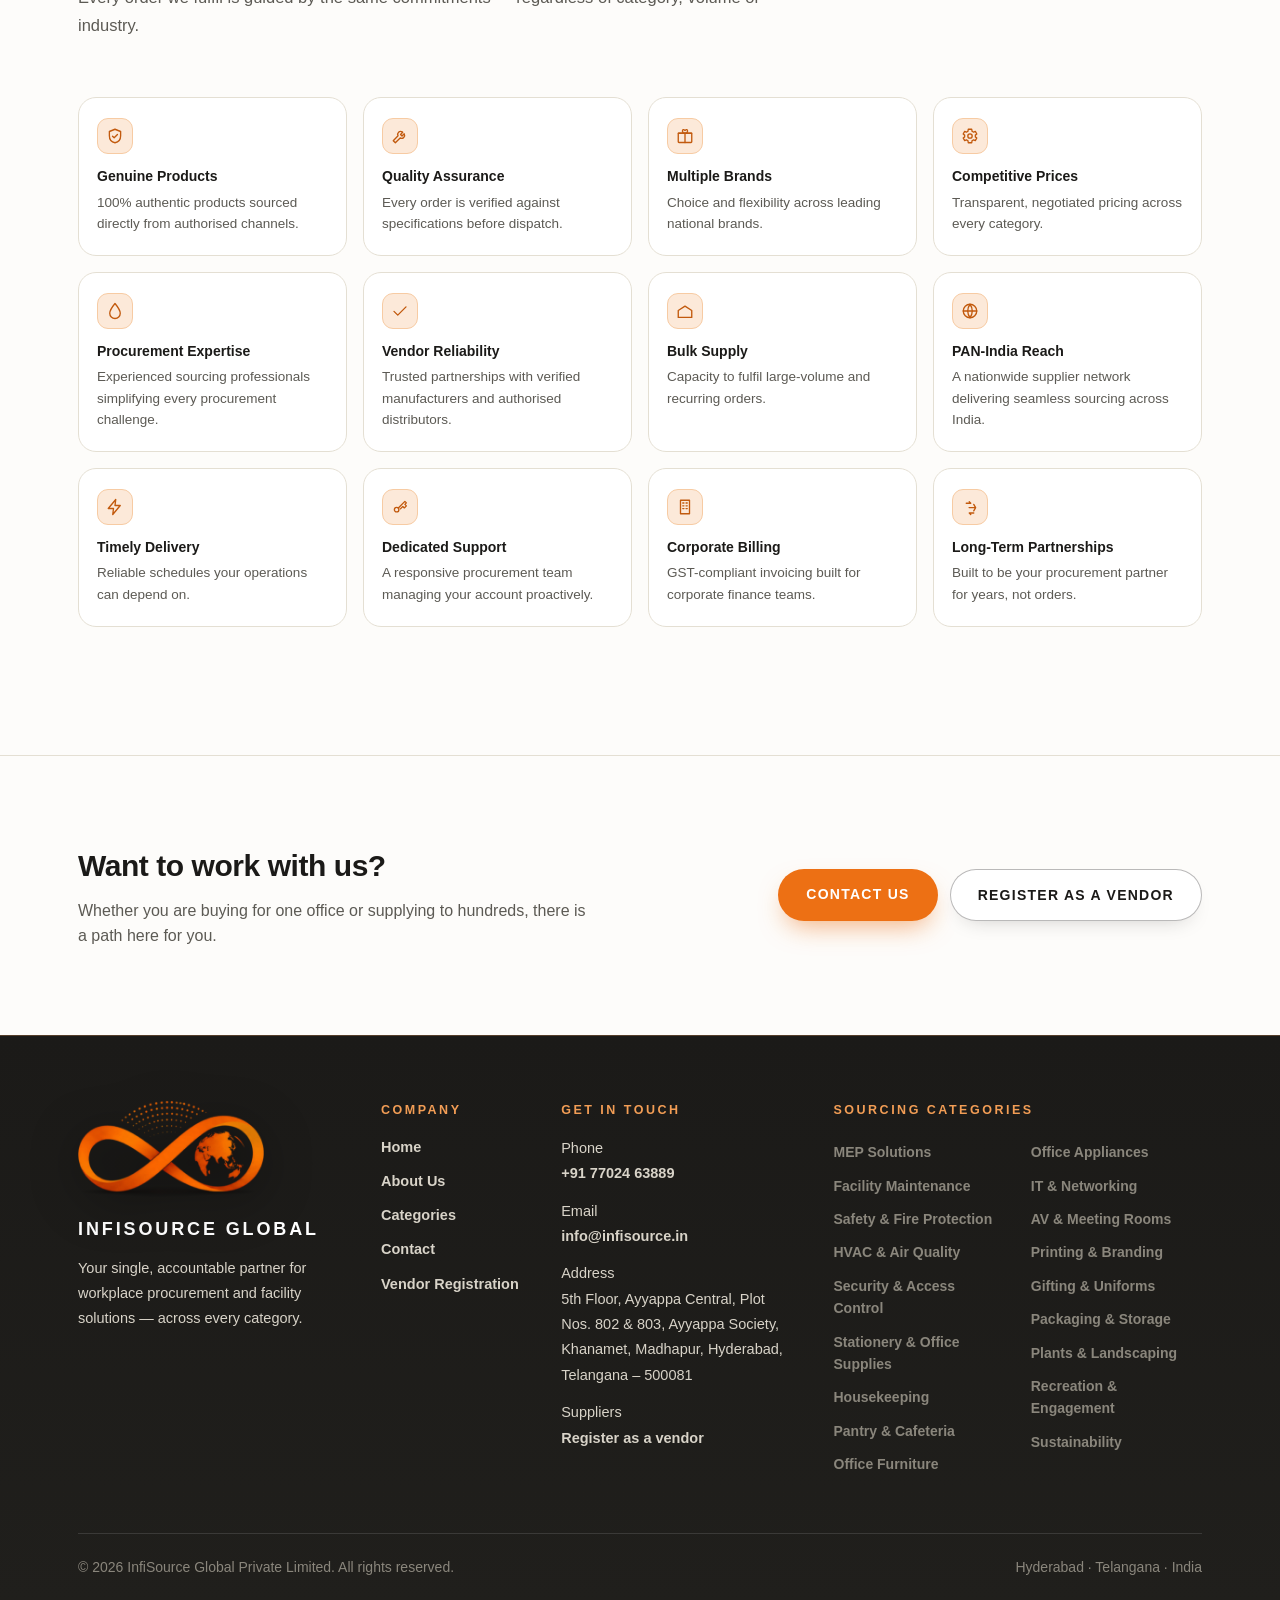
==== commit 54331713: "Wire polish.css and night.js into all pages" ====
--- a/about.html
+++ b/about.html
@@ -7,6 +7,8 @@
 <meta name="description" content="Who InfiSource Global is, the industries served, and the commitments behind every order - a one-stop procurement and strategic sourcing partner across India.">
 <link rel="icon" type="image/png" href="assets/img/favicon.png">
 <link rel="stylesheet" href="assets/css/style.css">
+<link rel="stylesheet" href="assets/css/polish.css">
+<script src="assets/js/night.js"></script>
 </head>
 <body>
 <img src="assets/img/logo.webp" class="pl-src" alt="" hidden>
--- a/assets/css/style.css
+++ b/assets/css/style.css
@@ -14,7 +14,7 @@
 }
 *{box-sizing:border-box;margin:0;padding:0;}
 html{scroll-behavior:smooth;scroll-padding-top:104px;}
-body{font-family:var(--font-body);color:var(--ink);background:var(--paper);line-height:1.6;font-size:15px;overflow-x:hidden;
+body{font-family:var(--font-body);color:var(--ink);background:var(--paper);line-height:1.6;font-size:16px;overflow-x:hidden;
   background-image:radial-gradient(1200px 560px at 85% -8%,rgba(237,112,20,.05),transparent 62%);}
 a{color:inherit;text-decoration:none;}
 img{max-width:100%;}
@@ -61,7 +61,7 @@
 .brand img{width:52px;height:52px;border-radius:13px;transition:transform .5s var(--ease);filter:drop-shadow(0 4px 10px rgba(27,26,24,.22));}
 .brand:hover img{transform:rotate(-9deg) scale(1.08);}
 .brand span.accent{color:var(--orange);}
-nav.links{display:flex;font-size:13px;font-weight:700;color:var(--grey-700);flex:0 1 auto;min-width:0;}
+nav.links{display:flex;font-size:14px;font-weight:700;color:var(--grey-700);flex:0 1 auto;min-width:0;}
 nav.links a{white-space:nowrap;margin-left:23px;position:relative;padding:4px 0;transition:color .25s var(--ease);}
 nav.links a:first-child{margin-left:0;}
 nav.links a::after{content:"";position:absolute;left:0;right:0;bottom:-2px;height:2px;border-radius:2px;background:var(--orange);
@@ -69,7 +69,7 @@
 nav.links a:hover,nav.links a.active{color:var(--ink);}
 nav.links a:hover::after,nav.links a.active::after{transform:scaleX(1);}
 .btn{position:relative;display:inline-block;background:var(--orange);color:#fff;padding:14px 28px;border-radius:999px;
-  font-weight:800;font-size:12.5px;white-space:nowrap;overflow:hidden;letter-spacing:.09em;text-transform:uppercase;
+  font-weight:800;font-size:14px;white-space:nowrap;overflow:hidden;letter-spacing:.09em;text-transform:uppercase;
   box-shadow:0 12px 26px -8px rgba(237,112,20,.55);
   transition:transform .3s var(--ease),background .3s var(--ease),box-shadow .3s var(--ease);}
 .btn::after{content:"";position:absolute;top:0;left:-90%;width:55%;height:100%;
@@ -79,7 +79,7 @@
 .btn:hover::after{left:135%;}
 .btn:active{transform:scale(.97);}
 .btn-outline{position:relative;display:inline-block;border:1.5px solid rgba(255,255,255,.32);color:#fff;padding:13.5px 27px;border-radius:999px;
-  font-weight:800;font-size:12.5px;white-space:nowrap;overflow:hidden;letter-spacing:.09em;text-transform:uppercase;background:rgba(255,255,255,.04);
+  font-weight:800;font-size:14px;white-space:nowrap;overflow:hidden;letter-spacing:.09em;text-transform:uppercase;background:rgba(255,255,255,.04);
   -webkit-backdrop-filter:blur(6px);backdrop-filter:blur(6px);
   transition:border-color .3s var(--ease),background .3s var(--ease),transform .3s var(--ease);}
 .btn-outline:hover{border-color:rgba(255,255,255,.65);background:rgba(255,255,255,.1);}
@@ -87,7 +87,7 @@
   -webkit-backdrop-filter:none;backdrop-filter:none;box-shadow:0 10px 22px -14px rgba(27,26,24,.28);}
 .btn-outline.on-light:hover{border-color:var(--orange);color:var(--orange-deep);background:var(--orange-tint);transform:translateY(-2px);}
 .btn-outline.on-light::after{display:none;}
-.nav .btn{padding:11px 19px;font-size:11.5px;}
+.nav .btn{padding:11px 19px;font-size:13px;}
 
 .burger{display:none;width:42px;height:42px;border:1px solid var(--line);border-radius:11px;background:var(--white);position:relative;cursor:pointer;flex:0 0 42px;}
 .burger span{position:absolute;left:12px;right:12px;height:2px;border-radius:2px;background:var(--ink);transition:.32s var(--ease);}
@@ -103,7 +103,7 @@
 body.menu-open .drawer{display:block;}
 .drawer nav{display:flex;flex-direction:column;gap:9px;}
 .drawer nav a{display:flex;align-items:center;justify-content:space-between;margin-left:0;padding:13px 16px;border:1px solid var(--line);border-radius:12px;
-  background:var(--white);font-weight:700;font-size:15px;color:var(--grey-700);
+  background:var(--white);font-weight:700;font-size:16px;color:var(--grey-700);
   transition:border-color .22s var(--ease),background .22s var(--ease),color .22s var(--ease),transform .22s var(--ease);}
 .drawer nav a::after{content:"";position:static;left:auto;right:auto;bottom:auto;background:none;border-radius:0;width:7px;height:7px;border-right:2px solid var(--grey-300);border-top:2px solid var(--grey-300);transform:rotate(45deg);
   transition:border-color .22s var(--ease),transform .22s var(--ease);}
@@ -135,7 +135,7 @@
 .hero-mark{position:absolute;z-index:2;right:-50px;top:50%;transform:translateY(-50%);
   width:min(46vw,540px);aspect-ratio:1/1;background:no-repeat center/contain;opacity:.12;pointer-events:none;}
 .eyebrow{display:inline-flex;align-items:center;gap:12px;color:var(--orange-light);
-  font-weight:800;font-size:11.5px;letter-spacing:.26em;text-transform:uppercase;margin-bottom:26px;}
+  font-weight:800;font-size:13px;letter-spacing:.26em;text-transform:uppercase;margin-bottom:26px;}
 .eyebrow::before{content:"";width:34px;height:2px;border-radius:2px;background:var(--orange-light);}
 h1{font-family:var(--font-display);font-size:clamp(42px,6.6vw,92px);line-height:1.0;font-weight:800;
   max-width:920px;letter-spacing:-.025em;text-transform:uppercase;}
@@ -144,11 +144,11 @@
 h1 .wi{display:inline-block;transform:translateY(115%);will-change:transform;}
 body.pre-done h1 .wi{animation:wordUp .95s var(--ease-out) var(--wd,0ms) both;}
 @keyframes wordUp{to{transform:translateY(0);}}
-.hero p.lede{margin-top:24px;max-width:640px;color:var(--grey-300);font-size:16.5px;line-height:1.75;}
+.hero p.lede{margin-top:24px;max-width:640px;color:var(--grey-300);font-size:17px;line-height:1.75;}
 .hero .cta{margin-top:38px;display:flex;gap:14px;flex-wrap:wrap;}
 .stats{display:flex;gap:clamp(28px,4.5vw,58px);margin-top:56px;padding-top:32px;border-top:1px solid rgba(255,255,255,.13);flex-wrap:wrap;}
 .stat b{display:block;font-size:clamp(34px,3.8vw,52px);font-weight:800;color:var(--orange-light);line-height:1.05;font-variant-numeric:tabular-nums;}
-.stat span{font-size:10.5px;color:var(--grey-300);text-transform:uppercase;letter-spacing:.18em;font-weight:700;}
+.stat span{font-size:12px;color:var(--grey-300);text-transform:uppercase;letter-spacing:.18em;font-weight:700;}
 .hero .stat{padding-left:18px;border-left:2px solid rgba(242,157,85,.4);}
 /* hero entrance (gated on preloader completion; visible by default without JS) */
 html.js .hero .eyebrow,html.js .hero p.lede,html.js .hero .cta,html.js .hero .stats{opacity:0;}
@@ -164,9 +164,9 @@
 .marquee.mq-orange{background:var(--orange);color:#fff;margin:34px 0;box-shadow:0 24px 48px -18px rgba(237,112,20,.45);}
 .mq-track{display:flex;width:max-content;animation:mq 42s linear infinite;}
 .marquee:hover .mq-track{animation-play-state:paused;}
-.mq-item{display:inline-flex;align-items:center;gap:46px;padding-right:46px;font-weight:800;font-size:15px;line-height:1;
+.mq-item{display:inline-flex;align-items:center;gap:46px;padding-right:46px;font-weight:800;font-size:16px;line-height:1;
   letter-spacing:.1em;text-transform:uppercase;white-space:nowrap;}
-.mq-item::after{content:"◆";font-size:9px;color:var(--orange-light);}
+.mq-item::after{content:"◆";font-size:10.5px;color:var(--orange-light);}
 .mq-orange .mq-item::after{color:var(--ink);}
 @keyframes mq{to{transform:translateX(-50%);}}
 
@@ -175,35 +175,35 @@
 section[id]{scroll-margin-top:70px;}
 .section-head{max-width:720px;margin-bottom:clamp(40px,5vw,58px);position:relative;z-index:2;}
 .section-eyebrow{display:inline-flex;align-items:center;gap:10px;color:var(--orange-deep);
-  font-weight:800;font-size:11px;letter-spacing:.26em;text-transform:uppercase;margin-bottom:16px;}
+  font-weight:800;font-size:12.5px;letter-spacing:.26em;text-transform:uppercase;margin-bottom:16px;}
 .section-eyebrow::before{content:"";width:30px;height:2px;border-radius:2px;background:var(--orange);}
 h2{font-family:var(--font-display);font-size:clamp(27px,3.8vw,50px);font-weight:800;letter-spacing:-.02em;line-height:1.08;text-transform:uppercase;}
-.section-head p{color:var(--grey-700);margin-top:14px;font-size:15.5px;line-height:1.7;}
+.section-head p{color:var(--grey-700);margin-top:14px;font-size:16.5px;line-height:1.7;}
 .rv{opacity:0;transform:translateY(30px);filter:blur(6px);
   transition:opacity .85s var(--ease-out),transform .85s var(--ease-out),filter .85s var(--ease-out);transition-delay:var(--d,0ms);}
 .rv.in{opacity:1;transform:none;filter:none;}
 
 /* ============ about ============ */
 .about-grid{display:grid;grid-template-columns:1.45fr 1fr;gap:clamp(36px,5vw,64px);align-items:start;}
-.about-copy p{color:var(--grey-700);font-size:15px;margin-bottom:16px;line-height:1.75;}
+.about-copy p{color:var(--grey-700);font-size:16px;margin-bottom:16px;line-height:1.75;}
 .about-copy>p:first-of-type::first-letter{font-weight:800;font-size:54px;line-height:.8;
   color:var(--orange);float:left;padding:9px 12px 0 0;}
 .bullets{list-style:none;margin:20px 0;}
-.bullets li{position:relative;padding-left:24px;margin-bottom:12px;font-size:14.5px;line-height:1.65;}
+.bullets li{position:relative;padding-left:24px;margin-bottom:12px;font-size:15.5px;line-height:1.65;}
 .bullets li::before{content:"";position:absolute;left:0;top:8px;width:9px;height:9px;border-radius:3px;background:var(--orange);}
 .bullets b{font-weight:700;}
 .stat-row{display:flex;gap:clamp(24px,3.4vw,44px);margin-top:24px;padding-top:20px;border-top:1px solid var(--line);flex-wrap:wrap;}
 .stat-row .stat{padding-left:16px;border-left:2px solid var(--orange-tint-2);}
 .stat-row .stat b{display:block;font-size:28px;color:var(--orange-deep);font-weight:800;line-height:1.15;font-variant-numeric:tabular-nums;}
-.stat-row .stat span{font-size:10px;color:var(--grey-700);text-transform:uppercase;letter-spacing:.16em;font-weight:700;}
+.stat-row .stat span{font-size:11.5px;color:var(--grey-700);text-transform:uppercase;letter-spacing:.16em;font-weight:700;}
 .side-card{position:sticky;top:100px;background:var(--charcoal);border-radius:24px;padding:34px 30px;color:#fff;
   box-shadow:0 34px 64px -26px rgba(27,26,24,.5);overflow:hidden;}
 .side-card::before{content:"";position:absolute;top:-70px;right:-70px;width:240px;height:240px;border-radius:50%;
   background:radial-gradient(circle,rgba(237,112,20,.3),transparent 65%);}
-.side-card h4{color:var(--orange-light);font-size:12px;letter-spacing:.22em;text-transform:uppercase;font-weight:800;
+.side-card h4{color:var(--orange-light);font-size:13.5px;letter-spacing:.22em;text-transform:uppercase;font-weight:800;
   margin-bottom:16px;padding-bottom:14px;border-bottom:1px solid rgba(255,255,255,.15);position:relative;}
 .side-card ul{list-style:none;position:relative;}
-.side-card li{padding:7px 0;font-size:14px;position:relative;padding-left:24px;transition:transform .3s var(--ease);color:var(--grey-300);}
+.side-card li{padding:7px 0;font-size:15px;position:relative;padding-left:24px;transition:transform .3s var(--ease);color:var(--grey-300);}
 .side-card li:hover{transform:translateX(5px);color:#fff;}
 .side-card li::before{content:"✓";position:absolute;left:0;color:var(--orange-light);font-weight:700;}
 
@@ -222,8 +222,8 @@
   display:flex;align-items:center;justify-content:center;padding:9px;margin-bottom:14px;
   transition:transform .4s var(--ease),background .35s var(--ease);}
 .why-card:hover .why-ic{transform:rotate(-8deg) scale(1.12);background:var(--orange-tint-2);}
-.why-card h4{font-size:14px;margin-bottom:6px;font-weight:800;letter-spacing:.01em;}
-.why-card p{font-size:12.5px;color:var(--grey-700);line-height:1.62;}
+.why-card h4{font-size:15px;margin-bottom:6px;font-weight:800;letter-spacing:.01em;}
+.why-card p{font-size:14px;color:var(--grey-700);line-height:1.62;}
 
 /* ============ categories at a glance ============ */
 .cats{background:var(--grey-100);
@@ -241,12 +241,12 @@
 .tile>*{position:relative;z-index:1;}
 .tile:hover{box-shadow:var(--shadow-lift);border-color:var(--orange-deep);}
 .tile:hover::before{transform:scaleY(1);}
-.tile-num{position:absolute;top:9px;right:11px;font-size:9.5px;color:var(--grey-300);font-weight:700;transition:color .3s;z-index:1;}
+.tile-num{position:absolute;top:9px;right:11px;font-size:11px;color:var(--grey-300);font-weight:700;transition:color .3s;z-index:1;}
 .tile-ic{width:38px;height:38px;border-radius:11px;background:linear-gradient(150deg,var(--orange-light),var(--orange-deep));
   display:flex;align-items:center;justify-content:center;margin:0 auto 11px;padding:9px;
   box-shadow:0 8px 16px -6px rgba(237,112,20,.45);transition:background .35s var(--ease),box-shadow .35s,transform .4s var(--ease);}
 .tile:hover .tile-ic{background:rgba(255,255,255,.17);box-shadow:none;transform:scale(1.1);}
-.tile-title{font-size:11.5px;font-weight:800;line-height:1.35;transition:color .3s;}
+.tile-title{font-size:13px;font-weight:800;line-height:1.35;transition:color .3s;}
 .tile:hover .tile-title{color:#fff;}
 .tile:hover .tile-num{color:rgba(255,255,255,.7);}
 .tile-grid.anim .tile{opacity:0;translate:0 22px;
@@ -254,7 +254,7 @@
     transform .18s ease-out 0s,box-shadow .35s var(--ease) 0s,border-color .35s var(--ease) 0s;}
 .tile-grid.in .tile{opacity:1;translate:0 0;}
 .nav-chips{display:flex;flex-wrap:wrap;gap:9px;margin-top:22px;position:relative;z-index:1;}
-.nav-chips a,.nav-chips button{font-size:11.5px;font-weight:800;background:var(--white);border:1px solid var(--line);border-radius:999px;
+.nav-chips a,.nav-chips button{font-size:13px;font-weight:800;background:var(--white);border:1px solid var(--line);border-radius:999px;
   padding:7px 15px;color:var(--orange-deep);letter-spacing:.03em;transition:all .3s var(--ease);}
 .nav-chips a:hover,.nav-chips button:hover{background:var(--orange);border-color:var(--orange);color:#fff;transform:translateY(-2px);
   box-shadow:0 8px 16px -6px rgba(237,112,20,.4);}
@@ -262,7 +262,7 @@
 .ind-band::before{content:"";position:absolute;inset:0;
   background:radial-gradient(36rem 16rem at 50% -20%,rgba(237,112,20,.24),transparent 62%);pointer-events:none;}
 .ind-band h3{position:relative;color:var(--orange-light);font-size:clamp(18px,2.2vw,24px);margin-bottom:10px;font-weight:800;letter-spacing:.02em;text-transform:uppercase;}
-.ind-band p{position:relative;font-size:14.5px;color:#D9D5CB;max-width:780px;margin:0 auto;line-height:1.72;}
+.ind-band p{position:relative;font-size:15.5px;color:#D9D5CB;max-width:780px;margin:0 auto;line-height:1.72;}
 
 /* ============ category details ============ */
 #category-details .wrap{display:grid;grid-template-columns:repeat(2,minmax(0,1fr));gap:20px;}
@@ -284,20 +284,20 @@
   transition:transform .4s var(--ease);}
 .cat-card:hover .cat-ic{transform:rotate(-8deg) scale(1.1);}
 .cat-ic svg{stroke:#fff;}
-.cat-tag{font-size:10.5px;letter-spacing:.2em;text-transform:uppercase;color:var(--orange-deep);font-weight:800;margin-bottom:3px;}
+.cat-tag{font-size:12px;letter-spacing:.2em;text-transform:uppercase;color:var(--orange-deep);font-weight:800;margin-bottom:3px;}
 .cat-card h3{font-size:20px;font-weight:800;letter-spacing:-.015em;line-height:1.22;}
-.cat-desc{font-size:13.5px;color:var(--grey-700);margin-bottom:6px;line-height:1.68;}
+.cat-desc{font-size:14.5px;color:var(--grey-700);margin-bottom:6px;line-height:1.68;}
 .cat-block{padding-top:13px;margin-top:11px;border-top:1px solid var(--line);}
-.cat-label{font-size:10px;letter-spacing:.18em;text-transform:uppercase;color:var(--grey-500);font-weight:800;margin-bottom:9px;}
+.cat-label{font-size:11.5px;letter-spacing:.18em;text-transform:uppercase;color:var(--grey-500);font-weight:800;margin-bottom:9px;}
 .p-cols{display:flex;gap:30px;flex-wrap:wrap;}
-.p-cols ul{list-style:none;font-size:13px;line-height:1.55;flex:1;min-width:150px;}
+.p-cols ul{list-style:none;font-size:14px;line-height:1.55;flex:1;min-width:150px;}
 .p-cols li{position:relative;padding-left:14px;margin-bottom:3px;}
 .p-cols li::before{content:"";position:absolute;left:0;top:7px;width:5px;height:5px;border-radius:50%;background:var(--orange);}
 .pill-row{display:flex;flex-wrap:wrap;gap:8px;}
-.pill{font-size:12px;padding:5px 13px;border-radius:999px;background:var(--orange-tint);color:var(--orange-deep);
+.pill{font-size:13.5px;padding:5px 13px;border-radius:999px;background:var(--orange-tint);color:var(--orange-deep);
   border:1px solid var(--orange-tint-2);font-weight:700;transition:all .25s var(--ease);}
 .pill:hover{background:var(--orange);color:#fff;border-color:var(--orange);}
-.brand-line{font-size:13.5px;color:var(--grey-700);line-height:1.65;}
+.brand-line{font-size:14.5px;color:var(--grey-700);line-height:1.65;}
 #category-details .wrap.anim .cat-card{opacity:0;translate:0 24px;
   transition:opacity .7s var(--ease-out) var(--d,0ms),translate .7s var(--ease-out) var(--d,0ms),
     transform .18s ease-out 0s,box-shadow .35s var(--ease) 0s,border-color .35s var(--ease) 0s;}
@@ -317,7 +317,7 @@
 .ind-tile:hover .ind-ic{background:linear-gradient(150deg,var(--orange-light),var(--orange-deep));border-color:transparent;
   transform:rotate(-8deg) scale(1.12);}
 .ind-tile:hover .ind-ic svg{stroke:#fff;}
-.ind-tile span{font-size:12.5px;font-weight:800;}
+.ind-tile span{font-size:14px;font-weight:800;}
 
 /* ============ process (stacking cards) ============ */
 .p-row{position:sticky;top:106px;display:grid;grid-template-columns:88px 1fr;gap:20px;align-items:center;
@@ -325,12 +325,12 @@
   box-shadow:var(--shadow-soft);transition:border-color .3s var(--ease),box-shadow .3s var(--ease);}
 .p-row:hover{border-color:var(--orange-tint-2);box-shadow:var(--shadow-lift);}
 .p-num{width:46px;height:46px;flex:0 0 46px;border-radius:50%;background:var(--white);border:1.5px solid var(--orange-tint-2);
-  color:var(--orange-deep);font-weight:800;display:flex;align-items:center;justify-content:center;font-size:12.5px;
+  color:var(--orange-deep);font-weight:800;display:flex;align-items:center;justify-content:center;font-size:14px;
   transition:all .35s var(--ease);}
 .p-row:hover .p-num{background:var(--orange);border-color:var(--orange);color:#fff;
   box-shadow:0 12px 22px -8px rgba(237,112,20,.5);}
-.p-row h4{font-size:15.5px;margin-bottom:4px;font-weight:800;}
-.p-row p{font-size:13.5px;color:var(--grey-700);line-height:1.65;max-width:640px;}
+.p-row h4{font-size:16.5px;margin-bottom:4px;font-weight:800;}
+.p-row p{font-size:14.5px;color:var(--grey-700);line-height:1.65;max-width:640px;}
 
 /* ============ commitment ============ */
 .cm-grid{display:grid;grid-template-columns:repeat(4,1fr);gap:16px;}
@@ -343,8 +343,8 @@
 .cm-ic{width:36px;height:36px;border-radius:11px;background:var(--orange-tint);border:1px solid var(--orange-tint-2);
   display:flex;align-items:center;justify-content:center;padding:8px;margin-bottom:11px;transition:transform .4s var(--ease);}
 .cm-card:hover .cm-ic{transform:rotate(-8deg) scale(1.12);}
-.cm-card h4{font-size:13px;margin-bottom:4px;font-weight:800;}
-.cm-card p{font-size:11.8px;color:var(--grey-700);line-height:1.6;}
+.cm-card h4{font-size:14px;margin-bottom:4px;font-weight:800;}
+.cm-card p{font-size:13.5px;color:var(--grey-700);line-height:1.6;}
 
 /* ============ promise (dark statement) ============ */
 .promise{position:relative;overflow:hidden;background:var(--ink);color:#fff;text-align:center;
@@ -353,7 +353,7 @@
   background:radial-gradient(52rem 26rem at 50% -10%,rgba(237,112,20,.22),transparent 62%),
   url("data:image/svg+xml,%3Csvg xmlns='http://www.w3.org/2000/svg' width='140' height='140'%3E%3Cfilter id='n'%3E%3CfeTurbulence type='fractalNoise' baseFrequency='0.85' numOctaves='2' stitchTiles='stitch'/%3E%3C/filter%3E%3Crect width='100%25' height='100%25' filter='url(%23n)' opacity='0.05'/%3E%3C/svg%3E");}
 .promise h2{position:relative;color:#fff;font-size:clamp(30px,5vw,68px);letter-spacing:-.02em;line-height:1.05;}
-.promise p{position:relative;color:var(--grey-300);margin-top:14px;font-size:15px;}
+.promise p{position:relative;color:var(--grey-300);margin-top:14px;font-size:16px;}
 
 /* ============ contact ============ */
 .contact-band{position:relative;overflow:hidden;background:linear-gradient(180deg,var(--ink) 0%,#201f1c 100%);color:#fff;
@@ -374,9 +374,9 @@
   transition:all .35s var(--ease);}
 .c-ic svg{stroke:var(--orange-light);}
 .c-row:hover .c-ic{background:rgba(237,112,20,.2);border-color:rgba(242,157,85,.45);transform:rotate(-6deg) scale(1.06);}
-.c-label{font-size:10.5px;letter-spacing:.2em;text-transform:uppercase;color:var(--grey-300);margin-bottom:4px;font-weight:800;}
-.c-val{font-weight:700;font-size:15.5px;}
-.c-val span{font-size:12px;color:var(--grey-300);font-weight:400;font-style:italic;}
+.c-label{font-size:12px;letter-spacing:.2em;text-transform:uppercase;color:var(--grey-300);margin-bottom:4px;font-weight:800;}
+.c-val{font-weight:700;font-size:16.5px;}
+.c-val span{font-size:13.5px;color:var(--grey-300);font-weight:400;font-style:italic;}
 .c-mark{position:relative;display:flex;flex-direction:column;align-items:center;justify-content:center;text-align:center;
   border-left:1px solid rgba(255,255,255,.13);padding-left:48px;}
 .c-mark::before{content:"";position:absolute;top:50%;left:50%;transform:translate(-50%,-50%);width:380px;height:380px;
@@ -388,8 +388,8 @@
   filter:drop-shadow(0 28px 44px rgba(27,26,24,.55));transition:transform .5s var(--ease);}
 .c-mark:hover img{transform:scale(1.05) rotate(-2deg);}
 .cta-final{text-align:center;margin-top:48px;padding-top:46px;border-top:1px solid rgba(255,255,255,.12);}
-.cta-final .btn{padding:18px 42px;font-size:13.5px;border-radius:999px;letter-spacing:.1em;}
-footer{background:var(--ink);color:var(--grey-500);padding:36px 0;font-size:12.5px;border-top:1px solid rgba(255,255,255,.09);}
+.cta-final .btn{padding:18px 42px;font-size:14.5px;border-radius:999px;letter-spacing:.1em;}
+footer{background:var(--ink);color:var(--grey-500);padding:36px 0;font-size:14px;border-top:1px solid rgba(255,255,255,.09);}
 .foot-row{display:flex;justify-content:space-between;align-items:center;flex-wrap:wrap;gap:14px;letter-spacing:.03em;}
 .foot-brand{display:flex;flex-direction:column;align-items:flex-start;gap:0;}
 .foot-brand img{width:186px;height:auto;display:block;opacity:1;filter:drop-shadow(0 10px 22px rgba(0,0,0,.5));}
@@ -428,7 +428,7 @@
   .c-rows{grid-template-columns:1fr;}
   .c-mark::before{width:300px;height:300px;}
   .c-mark::after{width:260px;height:260px;margin:-130px 0 0 -130px;}
-  .nav .btn{padding:10px 14px;font-size:11px;}
+  .nav .btn{padding:10px 14px;font-size:12.5px;}
 }
 @media(max-width:520px){
   .nav .btn{display:none;}
@@ -458,19 +458,19 @@
   display:flex;align-items:center;justify-content:center;padding:13px;box-shadow:0 12px 24px -8px rgba(237,112,20,.5);}
 .exp-ic svg{stroke:#fff;}
 .exp-title{flex:1;min-width:230px;}
-.exp-title .cat-tag{font-size:11px;letter-spacing:.2em;text-transform:uppercase;color:var(--orange-deep);font-weight:800;margin-bottom:4px;}
+.exp-title .cat-tag{font-size:12.5px;letter-spacing:.2em;text-transform:uppercase;color:var(--orange-deep);font-weight:800;margin-bottom:4px;}
 .exp-title h3{font-size:clamp(23px,2.8vw,32px);font-weight:800;letter-spacing:-.02em;line-height:1.15;}
-.exp-title .cat-desc{font-size:14px;color:var(--grey-700);margin-top:8px;max-width:620px;line-height:1.68;}
+.exp-title .cat-desc{font-size:15px;color:var(--grey-700);margin-top:8px;max-width:620px;line-height:1.68;}
 .exp-nav{display:flex;align-items:center;gap:10px;margin-left:auto;padding-top:4px;}
 .exp-btn{width:46px;height:46px;border-radius:50%;border:1.5px solid var(--line);background:var(--white);color:var(--ink);
   font-size:24px;line-height:1;font-family:var(--font-body);cursor:pointer;transition:all .3s var(--ease);}
 .exp-btn:hover{background:var(--orange);border-color:var(--orange);color:#fff;transform:scale(1.1);
   box-shadow:0 12px 22px -8px rgba(237,112,20,.5);}
 .exp-btn:active{transform:scale(.96);}
-.exp-count{font-size:11px;font-weight:800;letter-spacing:.14em;color:var(--grey-500);min-width:70px;text-align:center;}
+.exp-count{font-size:12.5px;font-weight:800;letter-spacing:.14em;color:var(--grey-500);min-width:70px;text-align:center;}
 .exp-block{margin:0;padding:16px 30px 4px;}
 .exp-cols{display:grid;grid-template-columns:repeat(3,1fr);gap:8px 36px;}
-.exp-cols ul{list-style:none;font-size:13.5px;line-height:1.9;}
+.exp-cols ul{list-style:none;font-size:14.5px;line-height:1.9;}
 .exp-cols li{position:relative;padding-left:14px;}
 .exp-cols li::before{content:"";position:absolute;left:0;top:9px;width:5px;height:5px;border-radius:50%;background:var(--orange);}
 .exp-meta{display:grid;grid-template-columns:1fr 1fr;gap:0 36px;padding:14px 30px 28px;}
@@ -509,7 +509,7 @@
   .tile-grid{grid-template-columns:repeat(3,1fr);}
 }
 @media(max-width:560px){
-  .cta-final .btn{font-size:11px;letter-spacing:.05em;padding:15px 18px;}
+  .cta-final .btn{font-size:12.5px;letter-spacing:.05em;padding:15px 18px;}
 }
 
 /* ================================================================
@@ -535,19 +535,19 @@
 footer.site-foot{background:linear-gradient(180deg,var(--ink) 0%,#201f1c 100%);color:var(--grey-300);
   padding:64px 0 26px;border-top:1px solid rgba(242,157,85,.25);}
 .foot-grid{display:grid;grid-template-columns:2.1fr 1fr 1.9fr 1.5fr;gap:38px;align-items:start;}
-.foot-brand .fb-name{font-weight:800;font-size:17px;letter-spacing:.16em;color:#fff;margin:18px 0 0;}
-.foot-brand p{font-size:13.5px;line-height:1.72;color:var(--grey-300);margin-top:12px;max-width:330px;}
-.foot-h{font-size:11px;letter-spacing:.2em;text-transform:uppercase;color:var(--orange-light);font-weight:800;margin-bottom:16px;}
+.foot-brand .fb-name{font-weight:800;font-size:18px;letter-spacing:.16em;color:#fff;margin:18px 0 0;}
+.foot-brand p{font-size:14.5px;line-height:1.72;color:var(--grey-300);margin-top:12px;max-width:330px;}
+.foot-h{font-size:12.5px;letter-spacing:.2em;text-transform:uppercase;color:var(--orange-light);font-weight:800;margin-bottom:16px;}
 .foot-links{display:flex;flex-direction:column;gap:11px;}
-.foot-links a{color:var(--grey-300);font-size:13.5px;font-weight:600;text-decoration:none;transition:color .2s,transform .2s;display:inline-block;}
+.foot-links a{color:var(--grey-300);font-size:14.5px;font-weight:600;text-decoration:none;transition:color .2s,transform .2s;display:inline-block;}
 .foot-links a:hover{color:var(--orange-light);transform:translateX(3px);}
 .foot-cats{columns:2;column-gap:26px;}
-.foot-cats a{display:block;font-size:12.5px;color:var(--grey-500);text-decoration:none;padding:4.5px 0;font-weight:600;break-inside:avoid;transition:color .2s;}
+.foot-cats a{display:block;font-size:14px;color:var(--grey-500);text-decoration:none;padding:4.5px 0;font-weight:600;break-inside:avoid;transition:color .2s;}
 .foot-cats a:hover{color:var(--orange-light);}
-.foot-contact p{font-size:13.5px;line-height:1.75;color:var(--grey-300);margin-bottom:12px;}
+.foot-contact p{font-size:14.5px;line-height:1.75;color:var(--grey-300);margin-bottom:12px;}
 .foot-contact a{color:var(--grey-300);text-decoration:none;font-weight:700;}
 .foot-contact a:hover{color:var(--orange-light);}
-.foot-note{border-top:1px solid rgba(255,255,255,.12);margin-top:52px;padding-top:22px;display:flex;justify-content:space-between;gap:16px;flex-wrap:wrap;font-size:12.5px;color:var(--grey-500);}
+.foot-note{border-top:1px solid rgba(255,255,255,.12);margin-top:52px;padding-top:22px;display:flex;justify-content:space-between;gap:16px;flex-wrap:wrap;font-size:14px;color:var(--grey-500);}
 @media(max-width:1020px){.foot-grid{grid-template-columns:1fr 1fr;}}
 @media(max-width:640px){.foot-grid{grid-template-columns:1fr;gap:34px;}.foot-cats{columns:2;}}
 
@@ -566,16 +566,16 @@
   box-shadow:0 22px 44px -30px rgba(27,26,24,.22);margin-bottom:22px;scroll-margin-top:96px;}
 .vf-step-h{display:flex;align-items:center;gap:14px;margin-bottom:20px;}
 .vf-step-h .n{flex:0 0 auto;width:34px;height:34px;border-radius:11px;background:var(--orange);color:#fff;
-  display:flex;align-items:center;justify-content:center;font-weight:800;font-size:13.5px;letter-spacing:.02em;}
+  display:flex;align-items:center;justify-content:center;font-weight:800;font-size:14.5px;letter-spacing:.02em;}
 .vf-step-h h3{margin:0;font-size:19px;letter-spacing:-.01em;}
-.vf-step-h .t{font-size:12.5px;color:var(--grey-500);margin-top:2px;}
+.vf-step-h .t{font-size:14px;color:var(--grey-500);margin-top:2px;}
 .vf-grid{display:grid;grid-template-columns:1fr 1fr;gap:16px 18px;}
 .vf-grid .full{grid-column:1/-1;}
 @media(max-width:640px){.vf-grid{grid-template-columns:1fr;}}
 .field{display:flex;flex-direction:column;gap:7px;min-width:0;}
-.field label{font-size:11px;letter-spacing:.13em;text-transform:uppercase;color:var(--grey-700);font-weight:800;}
+.field label{font-size:12.5px;letter-spacing:.13em;text-transform:uppercase;color:var(--grey-700);font-weight:800;}
 .field label .req{color:var(--orange);}
-.field .hint{font-size:12px;color:var(--grey-500);line-height:1.5;}
+.field .hint{font-size:13.5px;color:var(--grey-500);line-height:1.5;}
 .vf-in{width:100%;padding:13px 15px;border:1.5px solid var(--line);border-radius:10px;background:var(--paper);
   font:600 14.5px/1.4 Arial,Arial,sans-serif;color:var(--ink);outline:none;
   transition:border-color .18s,box-shadow .18s,background .18s;box-sizing:border-box;}
@@ -592,8 +592,8 @@
   cursor:pointer;background:var(--paper);transition:all .18s;user-select:none;}
 .chk:hover{border-color:var(--orange-light);background:var(--white);}
 .chk input{accent-color:var(--orange);width:17px;height:17px;flex:0 0 auto;margin-top:1px;cursor:pointer;}
-.chk .cl{font-size:13.5px;font-weight:700;color:var(--ink);line-height:1.35;}
-.chk .cs{font-size:11.5px;color:var(--grey-500);display:block;margin-top:2px;font-weight:600;}
+.chk .cl{font-size:14.5px;font-weight:700;color:var(--ink);line-height:1.35;}
+.chk .cs{font-size:13px;color:var(--grey-500);display:block;margin-top:2px;font-weight:600;}
 .chk:has(input:checked){border-color:var(--orange);background:var(--orange-tint);}
 .chk:has(input:checked) .cl{color:var(--orange-deep);}
 .radio-row{display:grid;grid-template-columns:1fr 1fr;gap:10px;}
@@ -602,30 +602,30 @@
 .file-zone{border:2px dashed var(--grey-300);border-radius:14px;padding:26px 18px;text-align:center;cursor:pointer;
   background:var(--paper);transition:all .2s;}
 .file-zone:hover,.file-zone.drag{border-color:var(--orange);background:var(--orange-tint);}
-.file-zone .fz-t{font-weight:800;font-size:14px;margin-bottom:4px;}
-.file-zone .fz-s{font-size:12px;color:var(--grey-500);}
+.file-zone .fz-t{font-weight:800;font-size:15px;margin-bottom:4px;}
+.file-zone .fz-s{font-size:13.5px;color:var(--grey-500);}
 .file-list{display:flex;flex-direction:column;gap:8px;margin-top:12px;}
 .file-item{display:flex;align-items:center;gap:10px;background:var(--white);border:1px solid var(--line);
-  border-radius:10px;padding:10px 12px;font-size:13px;font-weight:600;}
+  border-radius:10px;padding:10px 12px;font-size:14px;font-weight:600;}
 .file-item .fi-n{flex:1;min-width:0;overflow:hidden;text-overflow:ellipsis;white-space:nowrap;}
-.file-item .fi-s{color:var(--grey-500);font-size:12px;white-space:nowrap;}
-.file-item button{background:none;border:none;cursor:pointer;color:var(--grey-500);font-size:17px;line-height:1;padding:2px 6px;}
+.file-item .fi-s{color:var(--grey-500);font-size:13.5px;white-space:nowrap;}
+.file-item button{background:none;border:none;cursor:pointer;color:var(--grey-500);font-size:18px;line-height:1;padding:2px 6px;}
 .file-item button:hover{color:var(--orange-deep);}
 .declare{display:flex;gap:12px;align-items:flex-start;background:var(--grey-100);border:1px solid var(--line);
-  border-radius:12px;padding:16px;font-size:13px;line-height:1.65;color:var(--grey-700);}
+  border-radius:12px;padding:16px;font-size:14px;line-height:1.65;color:var(--grey-700);}
 .declare input{accent-color:var(--orange);width:18px;height:18px;margin-top:2px;flex:0 0 auto;}
 .vf-submit-row{display:flex;justify-content:center;margin-top:6px;}
-.btn-big{padding:17px 46px;font-size:13px;border-radius:12px;}
-.vf-note{text-align:center;font-size:12.5px;color:var(--grey-500);margin-top:14px;}
+.btn-big{padding:17px 46px;font-size:14px;border-radius:12px;}
+.vf-note{text-align:center;font-size:14px;color:var(--grey-500);margin-top:14px;}
 /* side rail */
 .vf-rail{position:sticky;top:96px;display:flex;flex-direction:column;gap:20px;}
 .rail-card{background:var(--charcoal);color:#fff;border-radius:20px;padding:26px 24px;overflow:hidden;position:relative;}
-.rail-card h4{margin:0 0 12px;font-size:15.5px;letter-spacing:.01em;}
+.rail-card h4{margin:0 0 12px;font-size:16.5px;letter-spacing:.01em;}
 .rail-card .rp-bar{height:7px;border-radius:99px;background:rgba(255,255,255,.14);overflow:hidden;margin:14px 0 8px;}
 .rail-card .rp-bar i{display:block;height:100%;width:0%;background:var(--orange);border-radius:99px;transition:width .45s var(--ease);}
-.rail-card .rp-t{font-size:12.5px;color:var(--grey-300);}
+.rail-card .rp-t{font-size:14px;color:var(--grey-300);}
 .rail-list{list-style:none;margin:0;padding:0;display:flex;flex-direction:column;gap:10px;}
-.rail-list li{display:flex;gap:10px;font-size:13px;line-height:1.55;color:var(--grey-300);}
+.rail-list li{display:flex;gap:10px;font-size:14px;line-height:1.55;color:var(--grey-300);}
 .rail-list li::before{content:"";flex:0 0 auto;width:7px;height:7px;border-radius:99px;background:var(--orange);margin-top:7px;}
 .rail-list b{color:#fff;}
 .rail-card.light{background:var(--white);color:var(--ink);border:1px solid var(--line);box-shadow:0 22px 44px -30px rgba(27,26,24,.22);}
@@ -637,13 +637,13 @@
 .r-item{background:var(--white);border:1px solid var(--line);border-radius:14px;padding:18px;display:flex;gap:13px;align-items:flex-start;transition:all .25s var(--ease);}
 .r-item:hover{transform:translateY(-3px);box-shadow:0 18px 34px -22px rgba(27,26,24,.3);}
 .r-item .ri{flex:0 0 auto;width:34px;height:34px;border-radius:10px;background:var(--orange-tint);color:var(--orange-deep);display:flex;align-items:center;justify-content:center;}
-.r-item b{font-size:13.5px;display:block;margin-bottom:3px;}
-.r-item span{font-size:12px;color:var(--grey-500);line-height:1.5;display:block;}
+.r-item b{font-size:14.5px;display:block;margin-bottom:3px;}
+.r-item span{font-size:13.5px;color:var(--grey-500);line-height:1.5;display:block;}
 @media(max-width:1020px){.ready-grid{grid-template-columns:1fr 1fr;}}
 @media(max-width:560px){.ready-grid{grid-template-columns:1fr;}}
 /* toast */
 .toast{position:fixed;left:50%;bottom:26px;transform:translate(-50%,16px);z-index:400;opacity:0;pointer-events:none;
-  background:var(--ink);color:#fff;padding:13px 22px;border-radius:12px;font-size:13.5px;font-weight:700;
+  background:var(--ink);color:#fff;padding:13px 22px;border-radius:12px;font-size:14.5px;font-weight:700;
   box-shadow:0 22px 44px -18px rgba(27,26,24,.5);transition:all .35s var(--ease);max-width:88vw;text-align:center;}
 .toast.show{opacity:1;transform:translate(-50%,0);}
 /* success */
--- a/assets/css/polish.css
+++ b/assets/css/polish.css
@@ -0,0 +1,71 @@
+/* ============================================================
+   InfiSource Global - polish pass
+   Loaded after style.css. Typography sizing / weight, footer
+   balance, night mode. No content or structure changes.
+   ============================================================ */
+
+/* ---------- header nav: larger ---------- */
+nav.links{font-size:15.5px;}
+nav.links a{margin-left:27px;}
+
+/* ---------- calmer weights (heavy 800 -> 700 on secondary text) ---------- */
+.btn,.btn-outline,.eyebrow,.section-eyebrow,.side-card h4,.why-card h4,.tile-title,
+.nav-chips a,.nav-chips button,.cat-tag,.cat-label,.ind-tile span,.p-num,.p-row h4,
+.cm-card h4,.c-label,.exp-title .cat-tag,.exp-count,.foot-h,.vf-step-h .n,
+.field label,.file-zone .fz-t{font-weight:700;}
+.tile-num{font-size:12px;font-weight:600;}
+.stat span{font-weight:600;}
+
+/* ---------- footer: rebalanced + reordered (desktop only, so the
+   responsive breakpoints in style.css keep working) ---------- */
+@media(min-width:1021px){
+  .foot-grid{grid-template-columns:1.7fr .9fr 1.5fr 2.4fr;gap:42px;}
+  .foot-grid>*:nth-child(1){order:1;}
+  .foot-grid>*:nth-child(2){order:2;}
+  .foot-grid>*:nth-child(3){order:4;}
+  .foot-grid>*:nth-child(4){order:3;}
+}
+.foot-brand p{max-width:340px;}
+.foot-cats a{padding:5.5px 0;}
+
+/* ============ night mode ============ */
+html[data-theme="dark"]{color-scheme:dark;
+  --paper:#131211; --white:#1C1B19; --grey-100:#232220; --line:rgba(255,255,255,.11);
+  --ink:#F3F0EA; --grey-700:#C7C2B6; --grey-500:#9B968A;
+  --orange-tint:#3A2A1B; --orange-tint-2:#4B3522;
+  --shadow-soft:0 1px 2px rgba(0,0,0,.45),0 10px 28px -10px rgba(0,0,0,.55);
+  --shadow-lift:0 2px 4px rgba(0,0,0,.45),0 26px 54px -14px rgba(0,0,0,.65);
+}
+html[data-theme="dark"] .hero{background:linear-gradient(180deg,#0E0D0C 0%,#141312 100%);color:#fff;}
+html[data-theme="dark"] .marquee{background:#0E0D0C;color:var(--grey-300);}
+html[data-theme="dark"] .marquee.mq-orange{background:var(--orange);color:#fff;}
+html[data-theme="dark"] .promise{background:#0E0D0C;}
+html[data-theme="dark"] .contact-band{background:linear-gradient(180deg,#0E0D0C 0%,#141312 100%);}
+html[data-theme="dark"] footer,html[data-theme="dark"] footer.site-foot{background:linear-gradient(180deg,#0E0D0C 0%,#141312 100%);}
+html[data-theme="dark"] .preloader{background:#0E0D0C;}
+html[data-theme="dark"] .side-card{background:#242320;border:1px solid rgba(255,255,255,.08);}
+html[data-theme="dark"] .ind-band{background:#242320;border:1px solid rgba(255,255,255,.08);}
+html[data-theme="dark"] .rail-card{background:#242320;border:1px solid rgba(255,255,255,.08);}
+html[data-theme="dark"] header{background:rgba(19,18,17,.82);}
+html[data-theme="dark"] header.scrolled{background:rgba(19,18,17,.95);box-shadow:0 12px 34px -18px rgba(0,0,0,.6);}
+html[data-theme="dark"] .drawer{background:#151413;}
+html[data-theme="dark"] .drawer nav a{background:#1C1B19;border-color:var(--line);color:var(--grey-300);}
+html[data-theme="dark"] .drawer nav a:hover,html[data-theme="dark"] .drawer nav a.page-on{background:var(--orange-tint);border-color:var(--orange);color:#fff;}
+html[data-theme="dark"] .btn-outline.on-light{background:transparent;border-color:rgba(255,255,255,.28);color:var(--ink);}
+
+/* ---------- night mode toggle button ---------- */
+.theme-btn{width:42px;height:42px;border:1px solid var(--line);border-radius:11px;background:var(--white);color:var(--grey-700);
+  display:inline-flex;align-items:center;justify-content:center;cursor:pointer;flex:0 0 auto;margin-right:14px;
+  transition:border-color .2s var(--ease),color .2s var(--ease),background .2s var(--ease),transform .2s var(--ease);}
+.theme-btn:hover{border-color:var(--orange);color:var(--orange-deep);transform:translateY(-1px);}
+.theme-btn:focus-visible{outline:2px solid var(--orange);outline-offset:2px;}
+.theme-btn svg{width:19px;height:19px;fill:none;stroke:currentColor;stroke-width:1.8;stroke-linecap:round;stroke-linejoin:round;}
+.theme-btn .i-moon{display:none;}
+html[data-theme="dark"] .theme-btn{color:var(--grey-300);}
+html[data-theme="dark"] .theme-btn .i-sun{display:none;}
+html[data-theme="dark"] .theme-btn .i-moon{display:block;}
+
+/* ---------- small-screen header fit ---------- */
+@media(max-width:520px){.theme-btn{margin-right:9px;width:38px;height:38px;}.theme-btn svg{width:17px;height:17px;}}
+@media(max-width:420px){.nav{gap:14px;}.theme-btn{width:34px;height:34px;margin-right:0;}.theme-btn svg{width:16px;height:16px;}}
+@media(max-width:380px){.nav{gap:11px;}.brand{font-size:16px;gap:9px;}.brand img{width:34px;height:34px;}.burger{width:38px;height:38px;}}
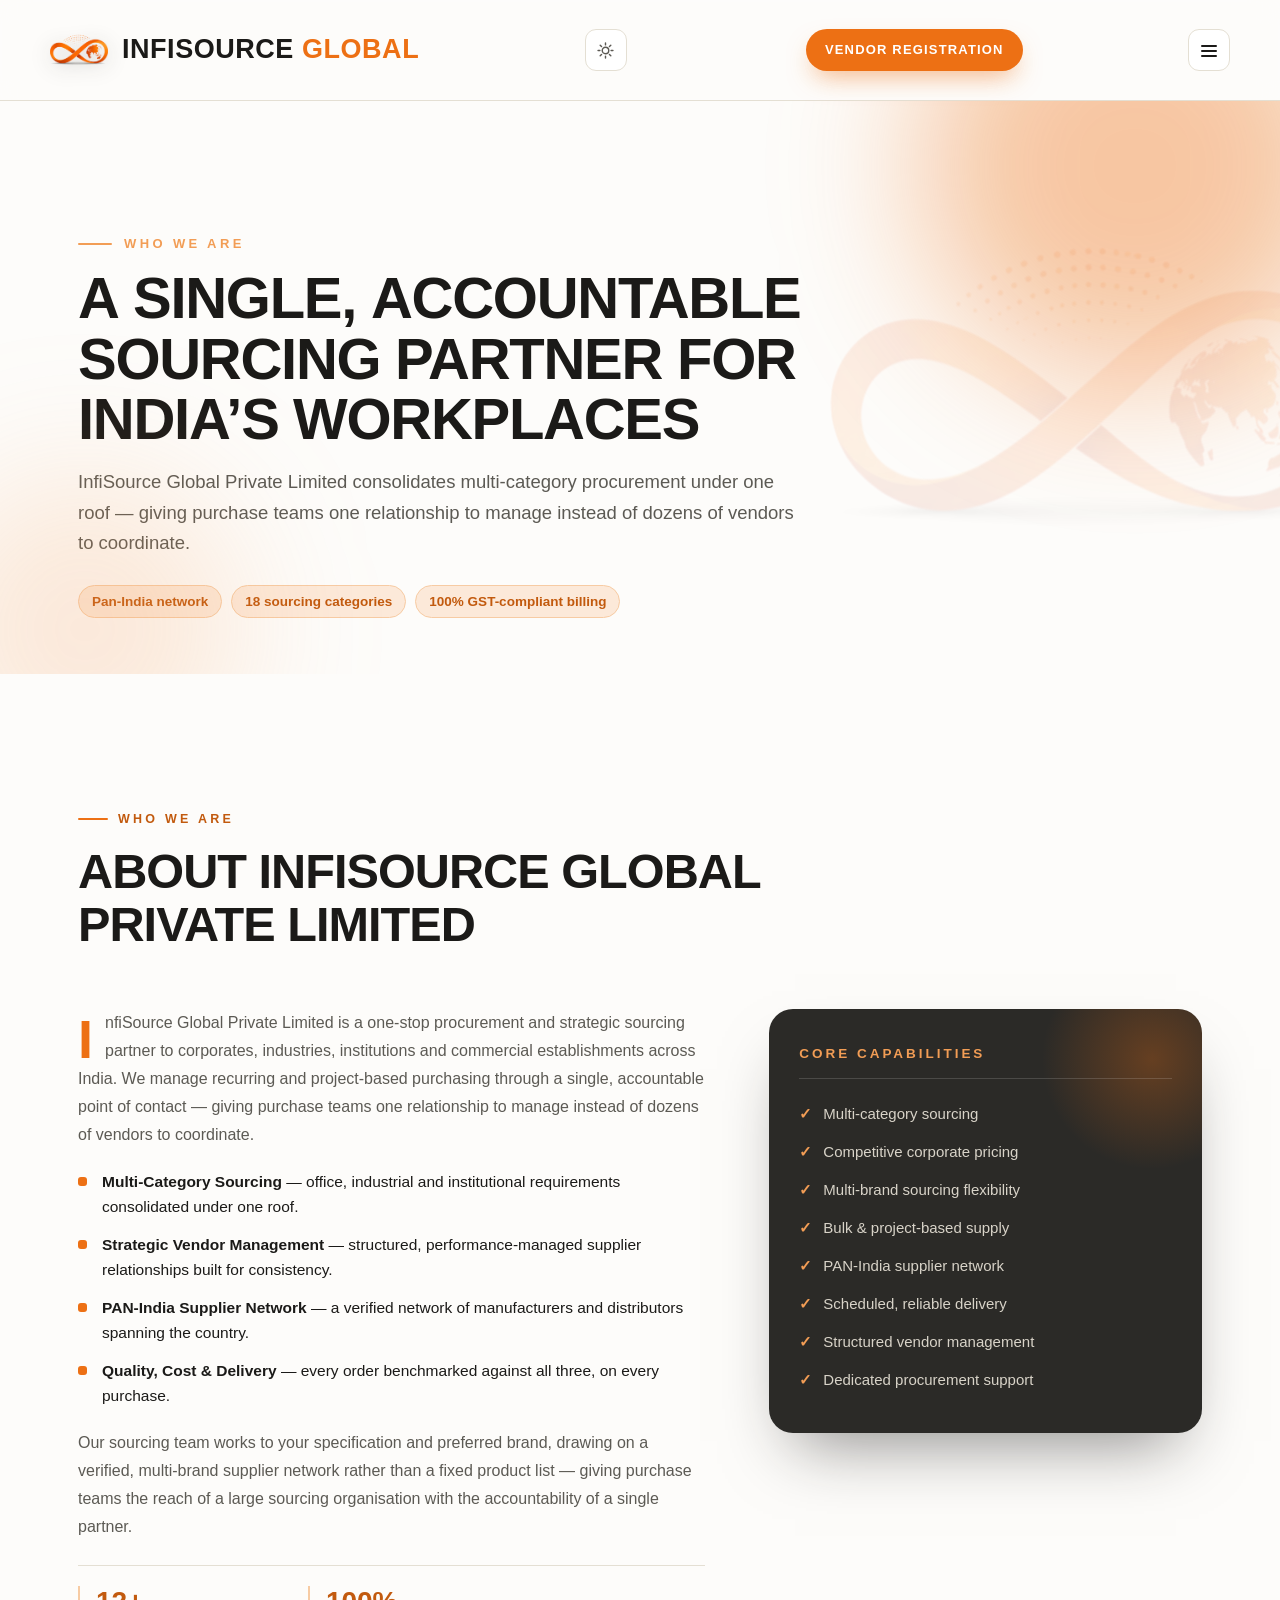
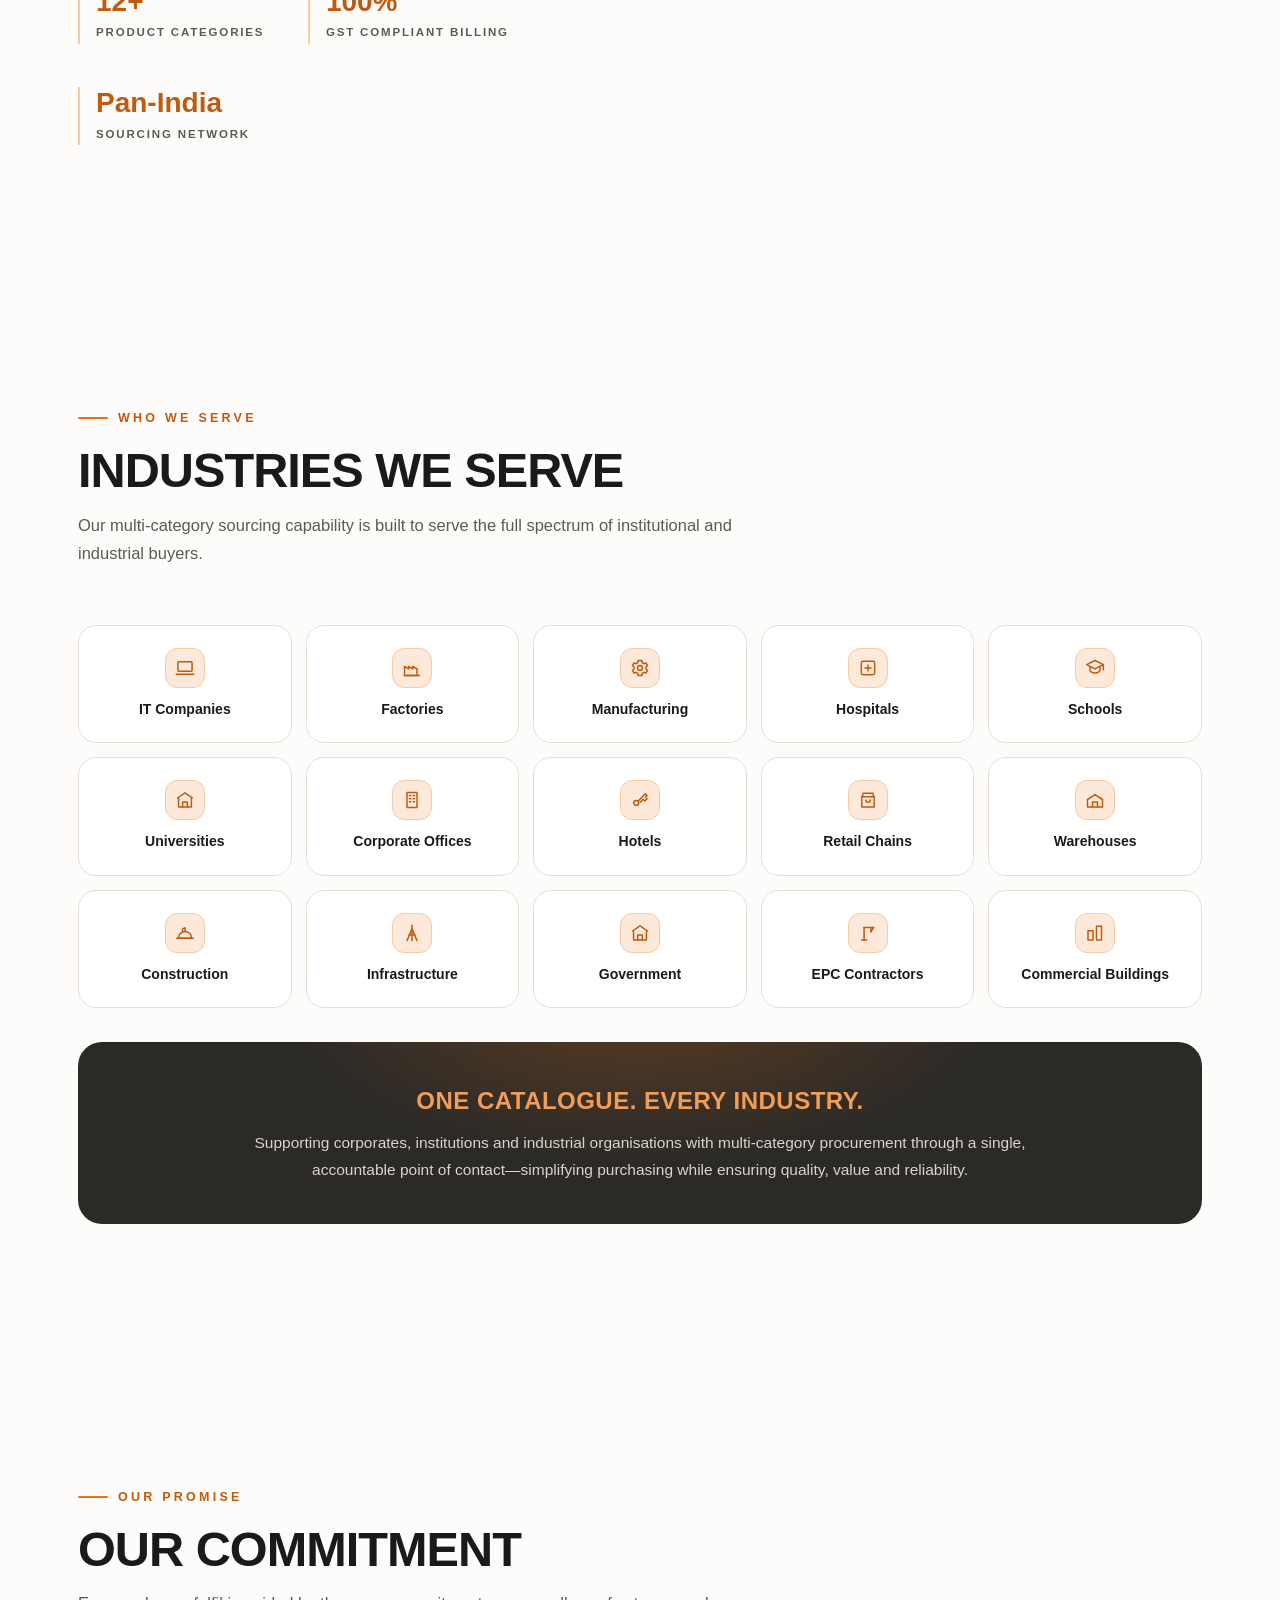
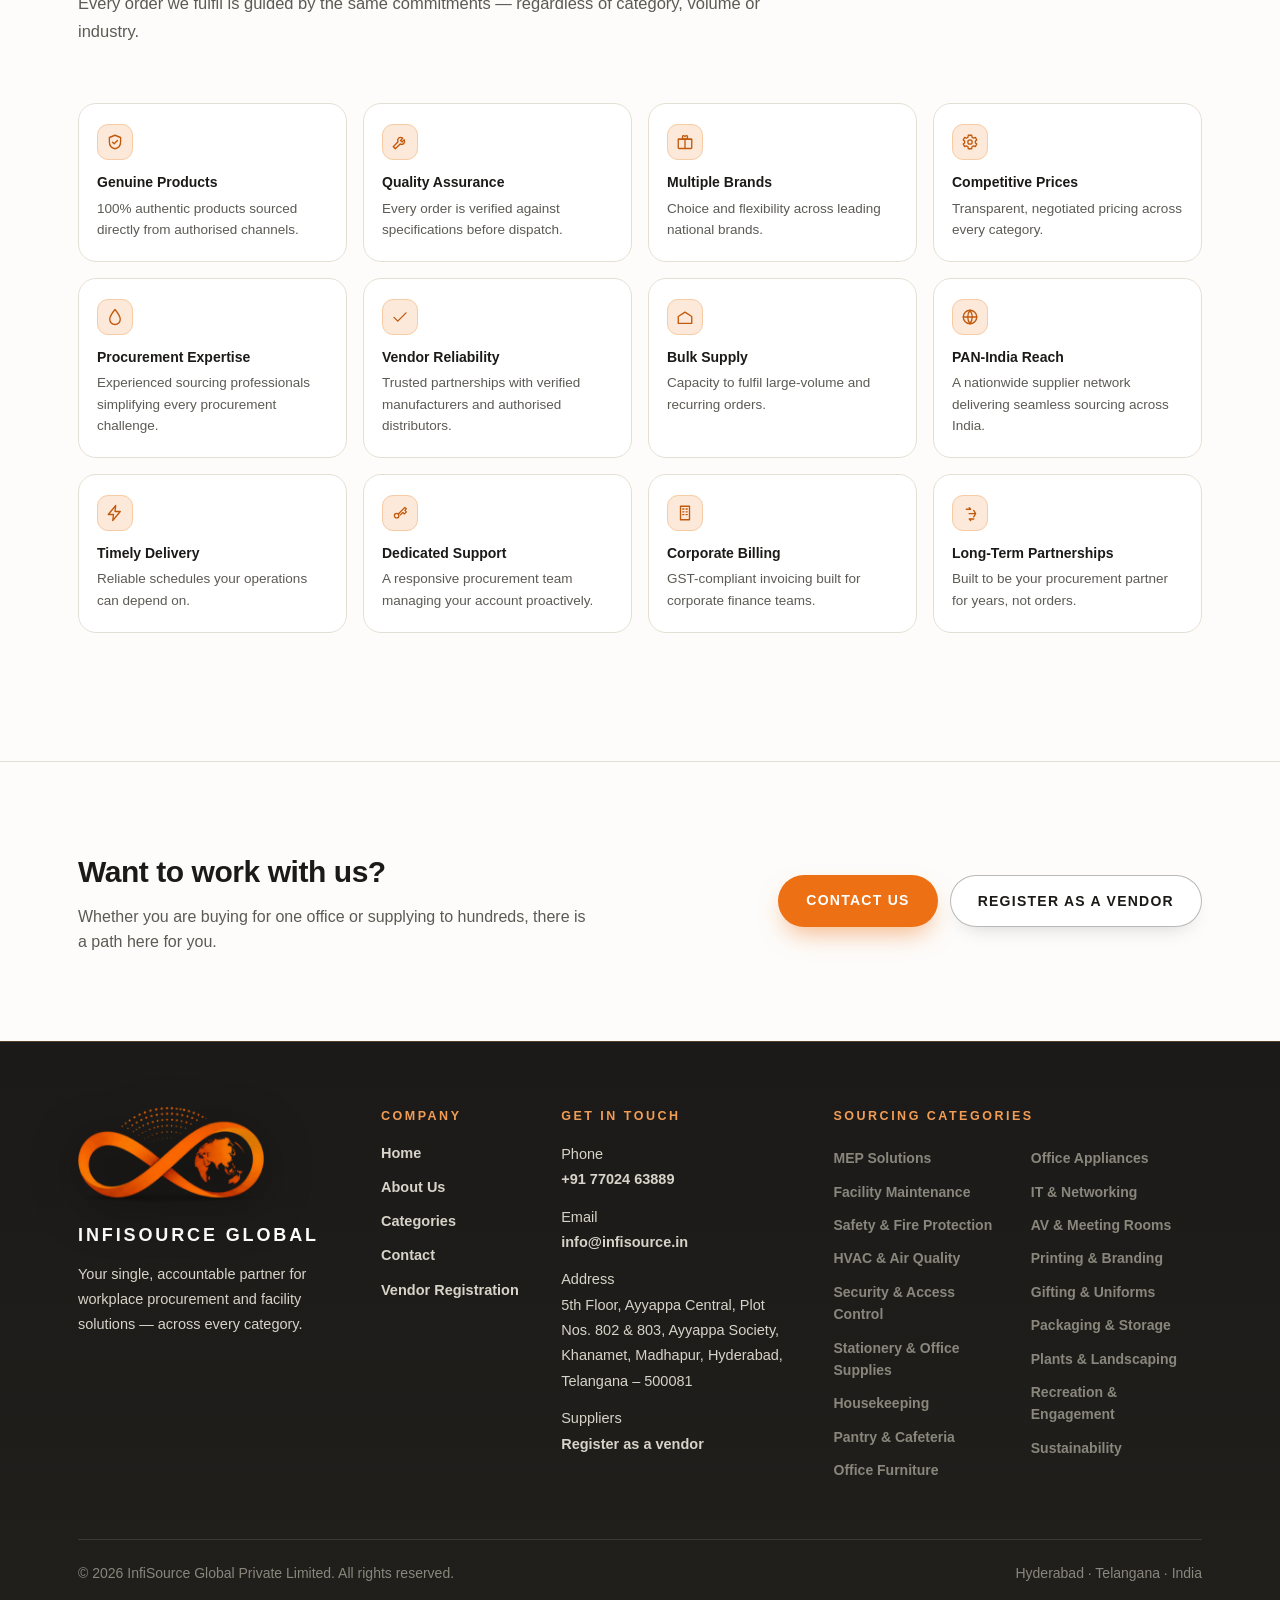
==== commit 2e0052c8: "Premium desktop menu panel: backdrop, depth, hover lift, close on outside click" ====
--- a/about.html
+++ b/about.html
@@ -9,6 +9,7 @@
 <link rel="stylesheet" href="assets/css/style.css">
 <link rel="stylesheet" href="assets/css/polish.css">
 <script src="assets/js/night.js"></script>
+<script src="assets/js/menu.js"></script>
 </head>
 <body>
 <img src="assets/img/logo.webp" class="pl-src" alt="" hidden>
--- a/assets/css/polish.css
+++ b/assets/css/polish.css
@@ -69,3 +69,48 @@
 @media(max-width:520px){.theme-btn{margin-right:9px;width:38px;height:38px;}.theme-btn svg{width:17px;height:17px;}}
 @media(max-width:420px){.nav{gap:14px;}.theme-btn{width:34px;height:34px;margin-right:0;}.theme-btn svg{width:16px;height:16px;}}
 @media(max-width:380px){.nav{gap:11px;}.brand{font-size:16px;gap:9px;}.brand img{width:34px;height:34px;}.burger{width:38px;height:38px;}}
+
+/* ---------- hamburger menu on every device ---------- */
+.burger{display:block;}
+.nav>nav.links{display:none;}
+.drawer{padding:18px 28px 26px;max-height:calc(100vh - 96px);overflow:auto;}
+.drawer nav{max-width:1160px;margin:0 auto;display:grid;grid-template-columns:1fr;gap:10px;}
+@media(min-width:641px) and (max-width:1023px){
+  .drawer nav{grid-template-columns:1fr 1fr;gap:11px;}
+  .drawer nav a:last-child{grid-column:1 / -1;}
+}
+@media(min-width:1024px){
+  .drawer nav{grid-template-columns:repeat(5,minmax(0,1fr));gap:12px;}
+  .drawer nav a{font-size:15px;padding:14px 15px;}
+}
+
+/* ---------- header brand: a touch larger / more dominant ---------- */
+.brand{font-size:27px;}
+.brand img{width:58px;height:58px;}
+@media(max-width:520px){.brand{font-size:20px;}.brand img{width:44px;height:44px;}}
+@media(max-width:380px){.brand{font-size:17px;}.brand img{width:38px;height:38px;}}
+
+/* ---------- header fit with the larger brand ---------- */
+@media(max-width:760px){.nav>.btn{display:none;}}
+@media(max-width:340px){.brand{font-size:16px;}.brand img{width:34px;height:34px;}.theme-btn{width:32px;height:32px;}.burger{width:36px;height:36px;}}
+
+/* ---------- desktop menu panel: premium finish ---------- */
+.drawer nav a{margin-left:0;white-space:normal;}
+@media(min-width:1024px){
+  body.menu-open::before{content:'';position:fixed;inset:0;background:rgba(16,15,14,.5);
+    -webkit-backdrop-filter:blur(2px);backdrop-filter:blur(2px);z-index:29;animation:drawerIn .3s var(--ease);}
+  .drawer{padding:26px 28px 32px;box-shadow:inset 0 1px 0 rgba(237,112,20,.32),0 34px 64px -32px rgba(0,0,0,.55);}
+  .drawer nav{max-width:1124px;gap:14px;}
+  .drawer nav a{padding:24px 20px;font-size:16px;font-weight:600;border-radius:16px;
+    box-shadow:0 16px 32px -24px rgba(27,26,24,.5);animation:cardIn .45s var(--ease-out) backwards;}
+  .drawer nav a:nth-child(2){animation-delay:.05s;}
+  .drawer nav a:nth-child(3){animation-delay:.1s;}
+  .drawer nav a:nth-child(4){animation-delay:.15s;}
+  .drawer nav a:nth-child(5){animation-delay:.2s;}
+  .drawer nav a:hover{transform:translateY(-3px);border-color:var(--orange);
+    box-shadow:0 24px 44px -26px rgba(237,112,20,.6);}
+  .drawer nav a::after{width:9px;height:9px;border-right-color:var(--grey-500);border-top-color:var(--grey-500);}
+  .drawer nav a:hover::after{transform:translateX(3px) rotate(45deg);}
+}
+@media(min-width:1024px) and (max-width:1180px){.drawer nav a{font-size:14.5px;padding:20px 14px;}}
+@keyframes cardIn{from{opacity:0;transform:translateY(12px);}to{opacity:1;transform:none;}}
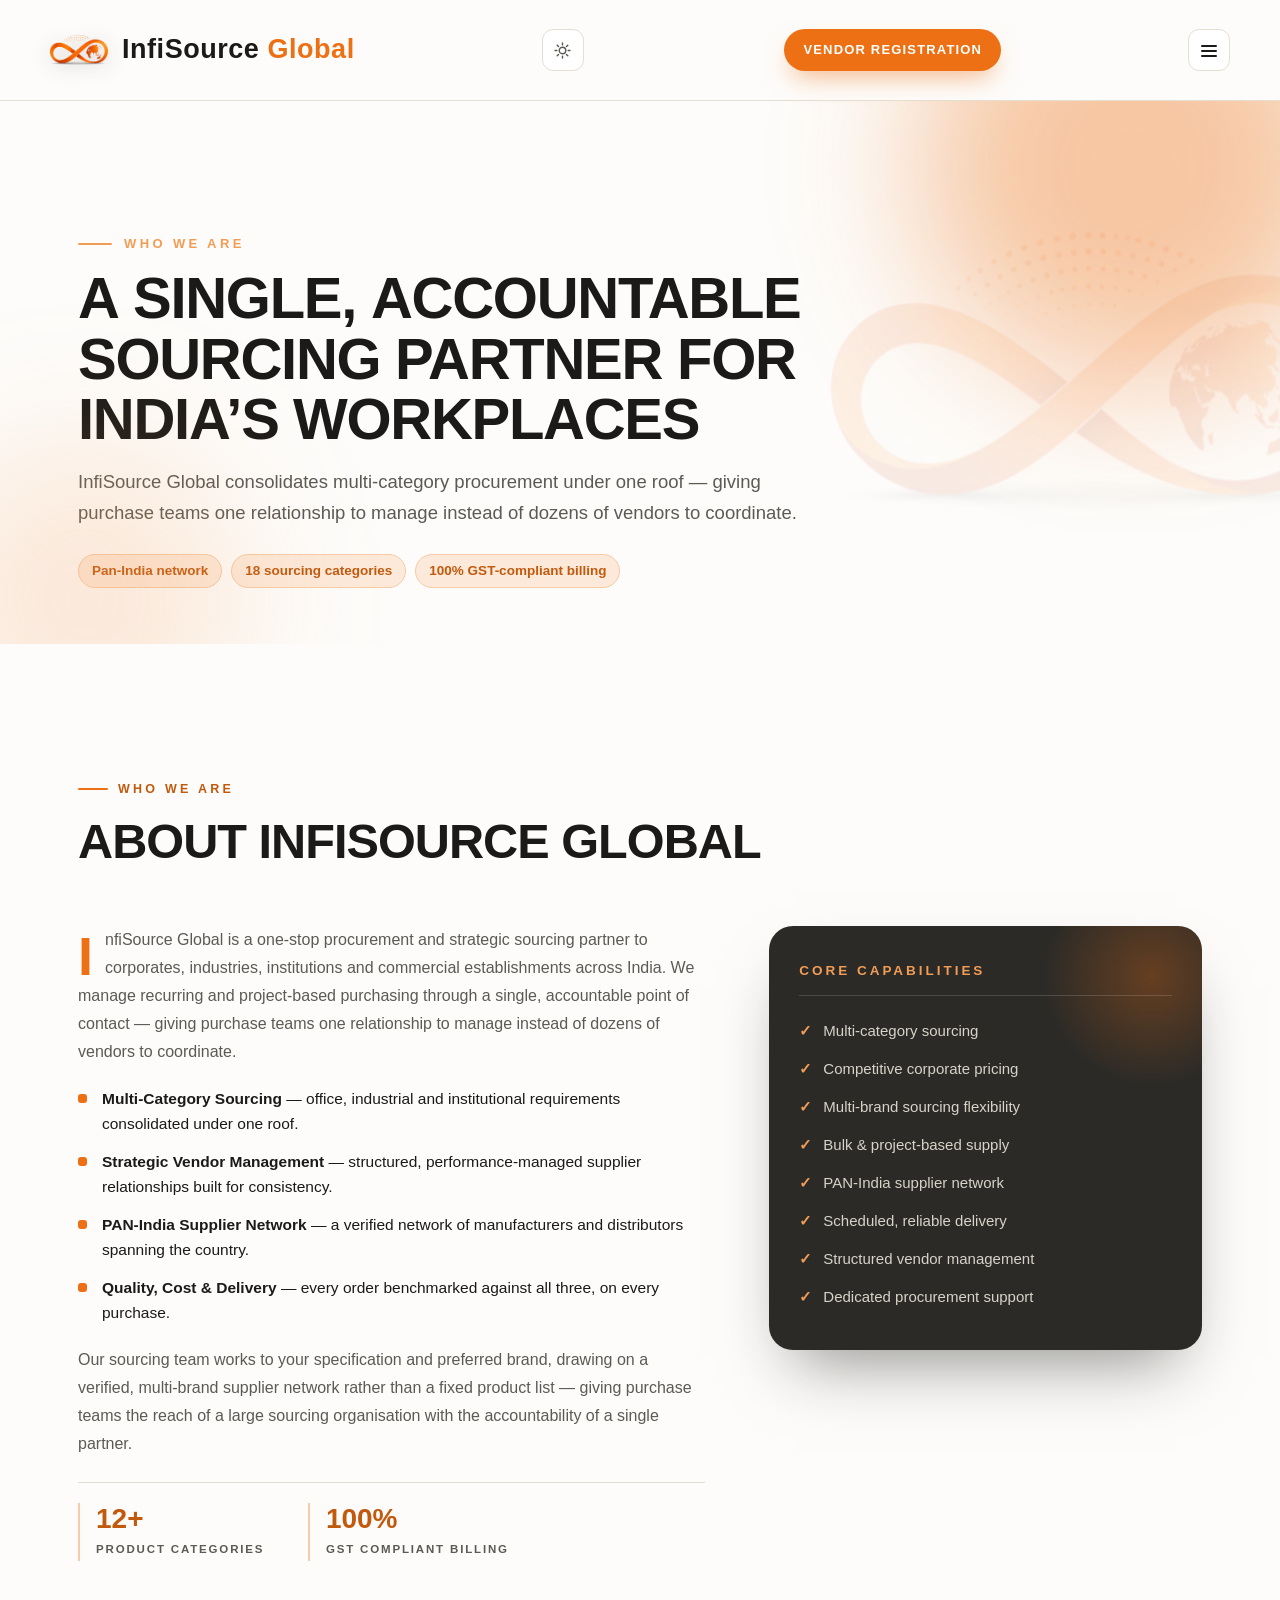
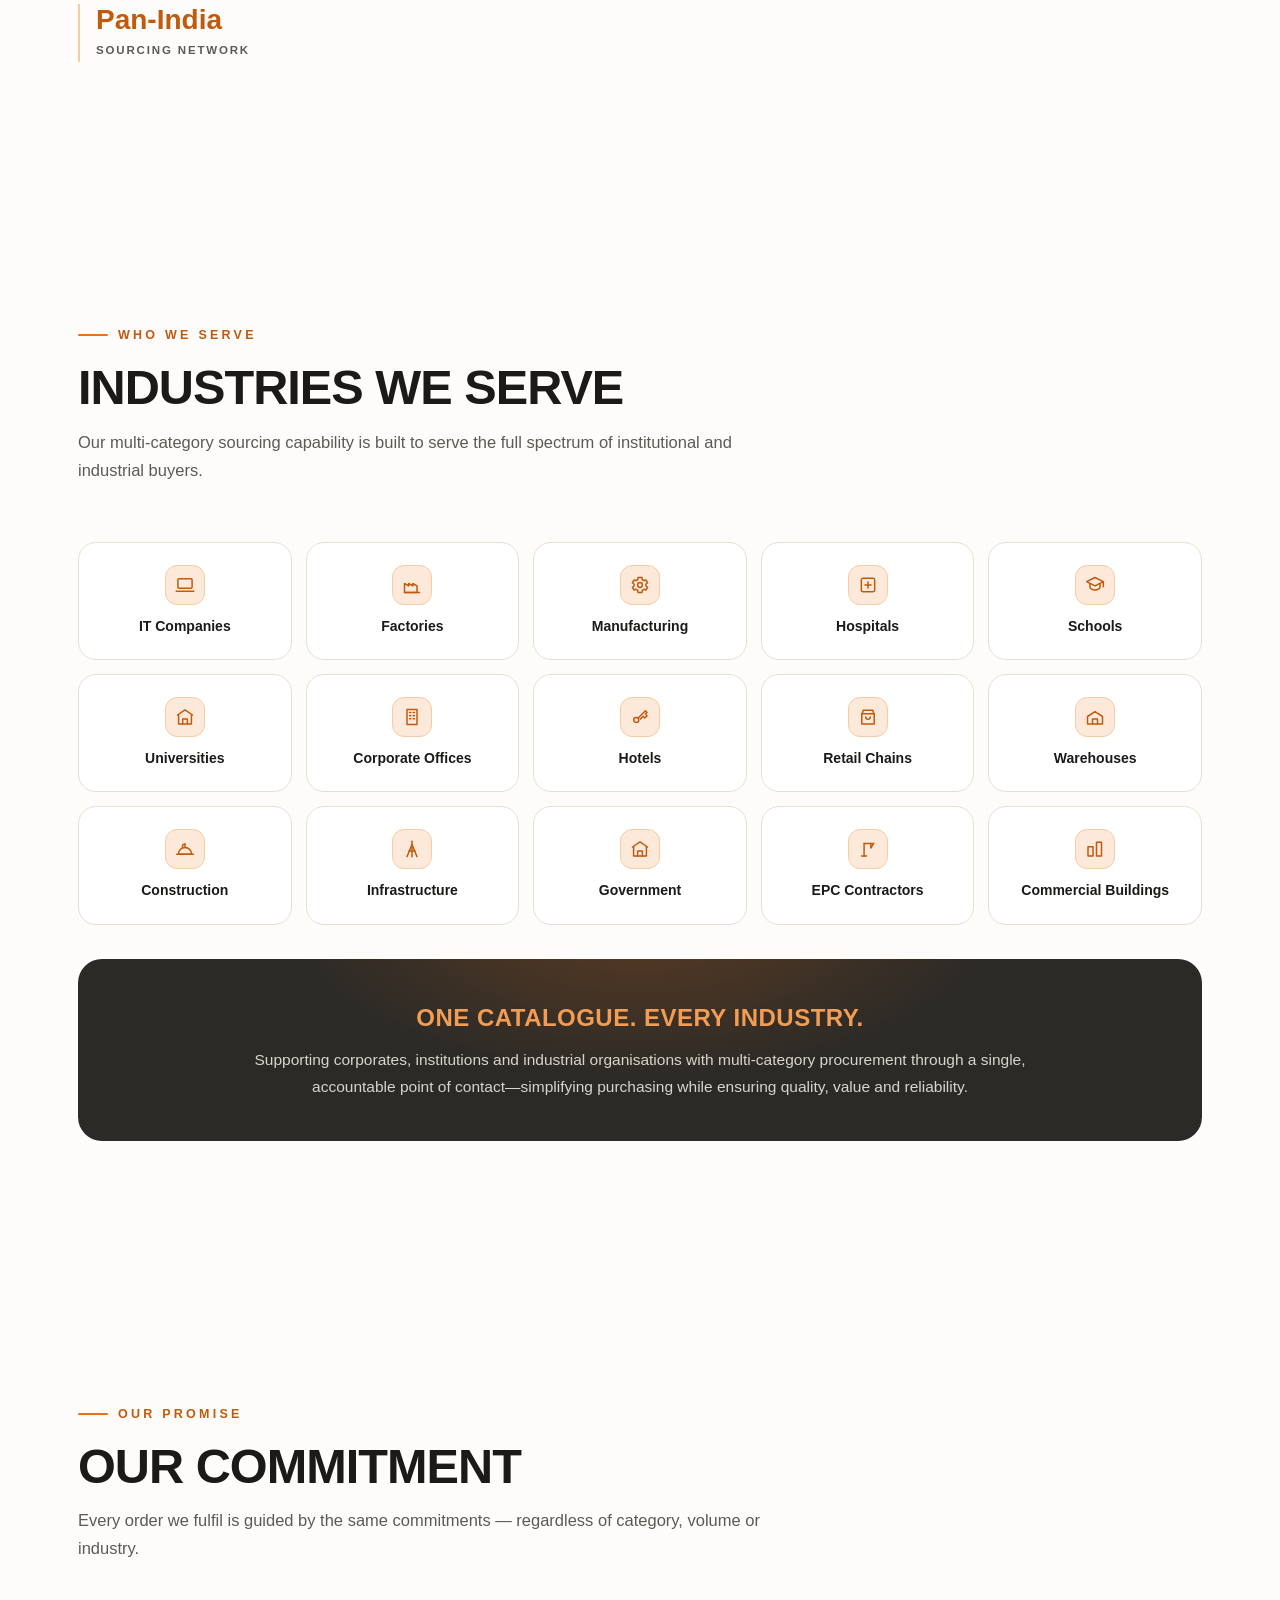
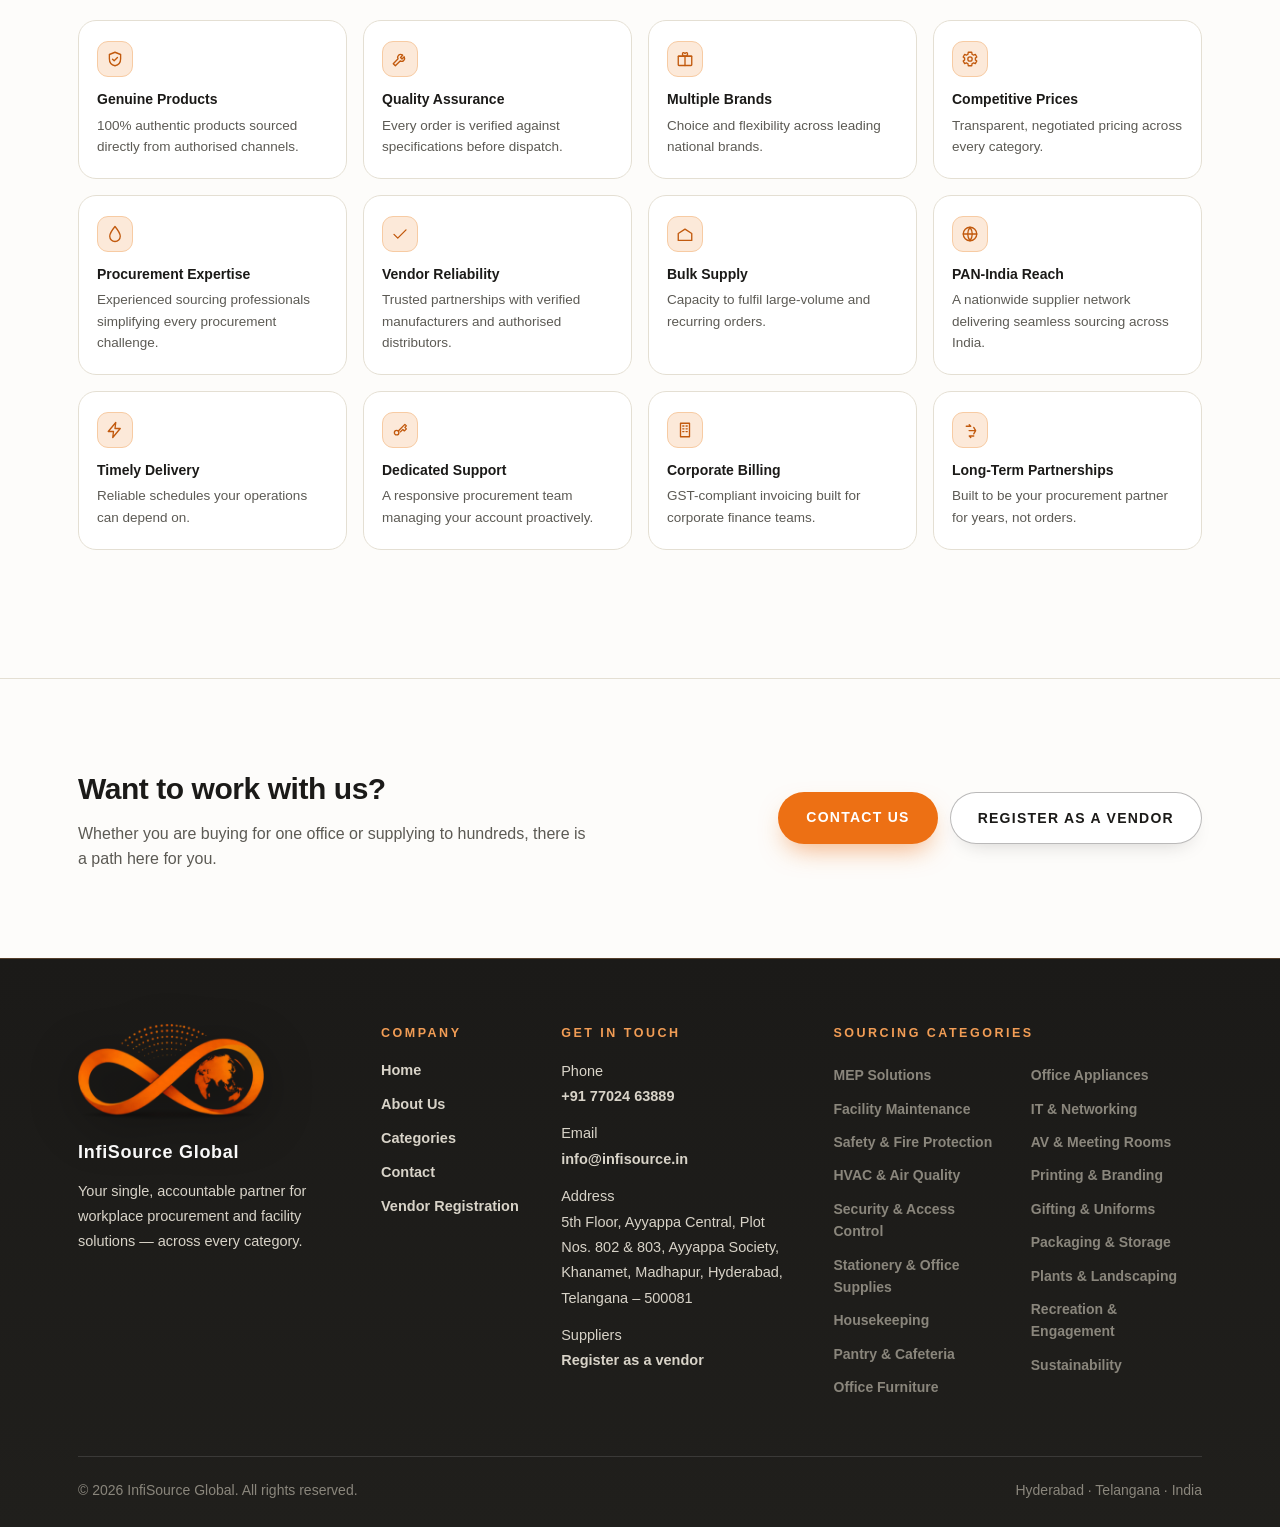
==== commit ed5800e5: "Brand name in normal case; remove Private Limited from the name" ====
--- a/about.html
+++ b/about.html
@@ -3,7 +3,7 @@
 <head>
 <meta charset="UTF-8">
 <meta name="viewport" content="width=device-width, initial-scale=1.0">
-<title>About Us | InfiSource Global Private Limited</title>
+<title>About Us | InfiSource Global</title>
 <meta name="description" content="Who InfiSource Global is, the industries served, and the commitments behind every order - a one-stop procurement and strategic sourcing partner across India.">
 <link rel="icon" type="image/png" href="assets/img/favicon.png">
 <link rel="stylesheet" href="assets/css/style.css">
@@ -15,7 +15,7 @@
 <img src="assets/img/logo.webp" class="pl-src" alt="" hidden>
 <header>
   <div class="wrap nav">
-    <a class="brand" href="index.html" style="text-decoration:none"><img src="assets/img/logo.webp" alt="InfiSource Global logo"><span>INFISOURCE <span class="accent">GLOBAL</span></span></a>
+    <a class="brand" href="index.html" style="text-decoration:none"><img src="assets/img/logo.webp" alt="InfiSource Global logo"><span>InfiSource <span class="accent">Global</span></span></a>
     <nav class="links">
       <a href="index.html">Home</a>
       <a href="about.html" class="page-on">About</a>
@@ -29,18 +29,18 @@
   <div class="wrap">
     <div class="eyebrow">Who We Are</div>
     <h1>A Single, Accountable Sourcing Partner for India&rsquo;s Workplaces</h1>
-    <p class="lede">InfiSource Global Private Limited consolidates multi-category procurement under one roof &mdash; giving purchase teams one relationship to manage instead of dozens of vendors to coordinate.</p>
+    <p class="lede">InfiSource Global consolidates multi-category procurement under one roof &mdash; giving purchase teams one relationship to manage instead of dozens of vendors to coordinate.</p>
     <div class="badge-row"><span class="pill">Pan-India network</span><span class="pill">18 sourcing categories</span><span class="pill">100% GST-compliant billing</span></div>
   </div>
 </section><section id="about">
   <div class="wrap">
     <div class="section-head">
       <div class="section-eyebrow">Who We Are</div>
-      <h2>About InfiSource Global Private Limited</h2>
+      <h2>About InfiSource Global</h2>
     </div>
     <div class="about-grid">
       <div class="about-copy">
-        <p>InfiSource Global Private Limited is a one-stop procurement and strategic sourcing partner to corporates, industries, institutions and commercial establishments across India. We manage recurring and project-based purchasing through a single, accountable point of contact &mdash; giving purchase teams one relationship to manage instead of dozens of vendors to coordinate.</p>
+        <p>InfiSource Global is a one-stop procurement and strategic sourcing partner to corporates, industries, institutions and commercial establishments across India. We manage recurring and project-based purchasing through a single, accountable point of contact &mdash; giving purchase teams one relationship to manage instead of dozens of vendors to coordinate.</p>
         <ul class="bullets"><li><b>Multi-Category Sourcing</b> &mdash; office, industrial and institutional
           requirements consolidated under one roof.</li><li><b>Strategic Vendor Management</b> &mdash; structured, performance-managed supplier
           relationships built for consistency.</li><li><b>PAN-India Supplier Network</b> &mdash; a verified network of manufacturers and
@@ -98,7 +98,7 @@
     <div class="foot-grid">
       <div class="foot-brand">
         <img src="assets/img/logo-mark.webp" alt="InfiSource Global logo">
-        <div class="fb-name">INFISOURCE GLOBAL</div>
+        <div class="fb-name">InfiSource Global</div>
         <p>Your single, accountable partner for workplace procurement and facility solutions &mdash; across every category.</p>
       </div>
       <div>
@@ -143,7 +143,7 @@
       </div>
     </div>
     <div class="foot-note">
-      <div>&copy; 2026 InfiSource Global Private Limited. All rights reserved.</div>
+      <div>&copy; 2026 InfiSource Global. All rights reserved.</div>
       <div>Hyderabad &middot; Telangana &middot; India</div>
     </div>
   </div>
--- a/assets/css/polish.css
+++ b/assets/css/polish.css
@@ -114,3 +114,6 @@
 }
 @media(min-width:1024px) and (max-width:1180px){.drawer nav a{font-size:14.5px;padding:20px 14px;}}
 @keyframes cardIn{from{opacity:0;transform:translateY(12px);}to{opacity:1;transform:none;}}
+
+/* ---------- brand name is mixed case now: tighten tracking ---------- */
+.foot-brand .fb-name{letter-spacing:.04em;}
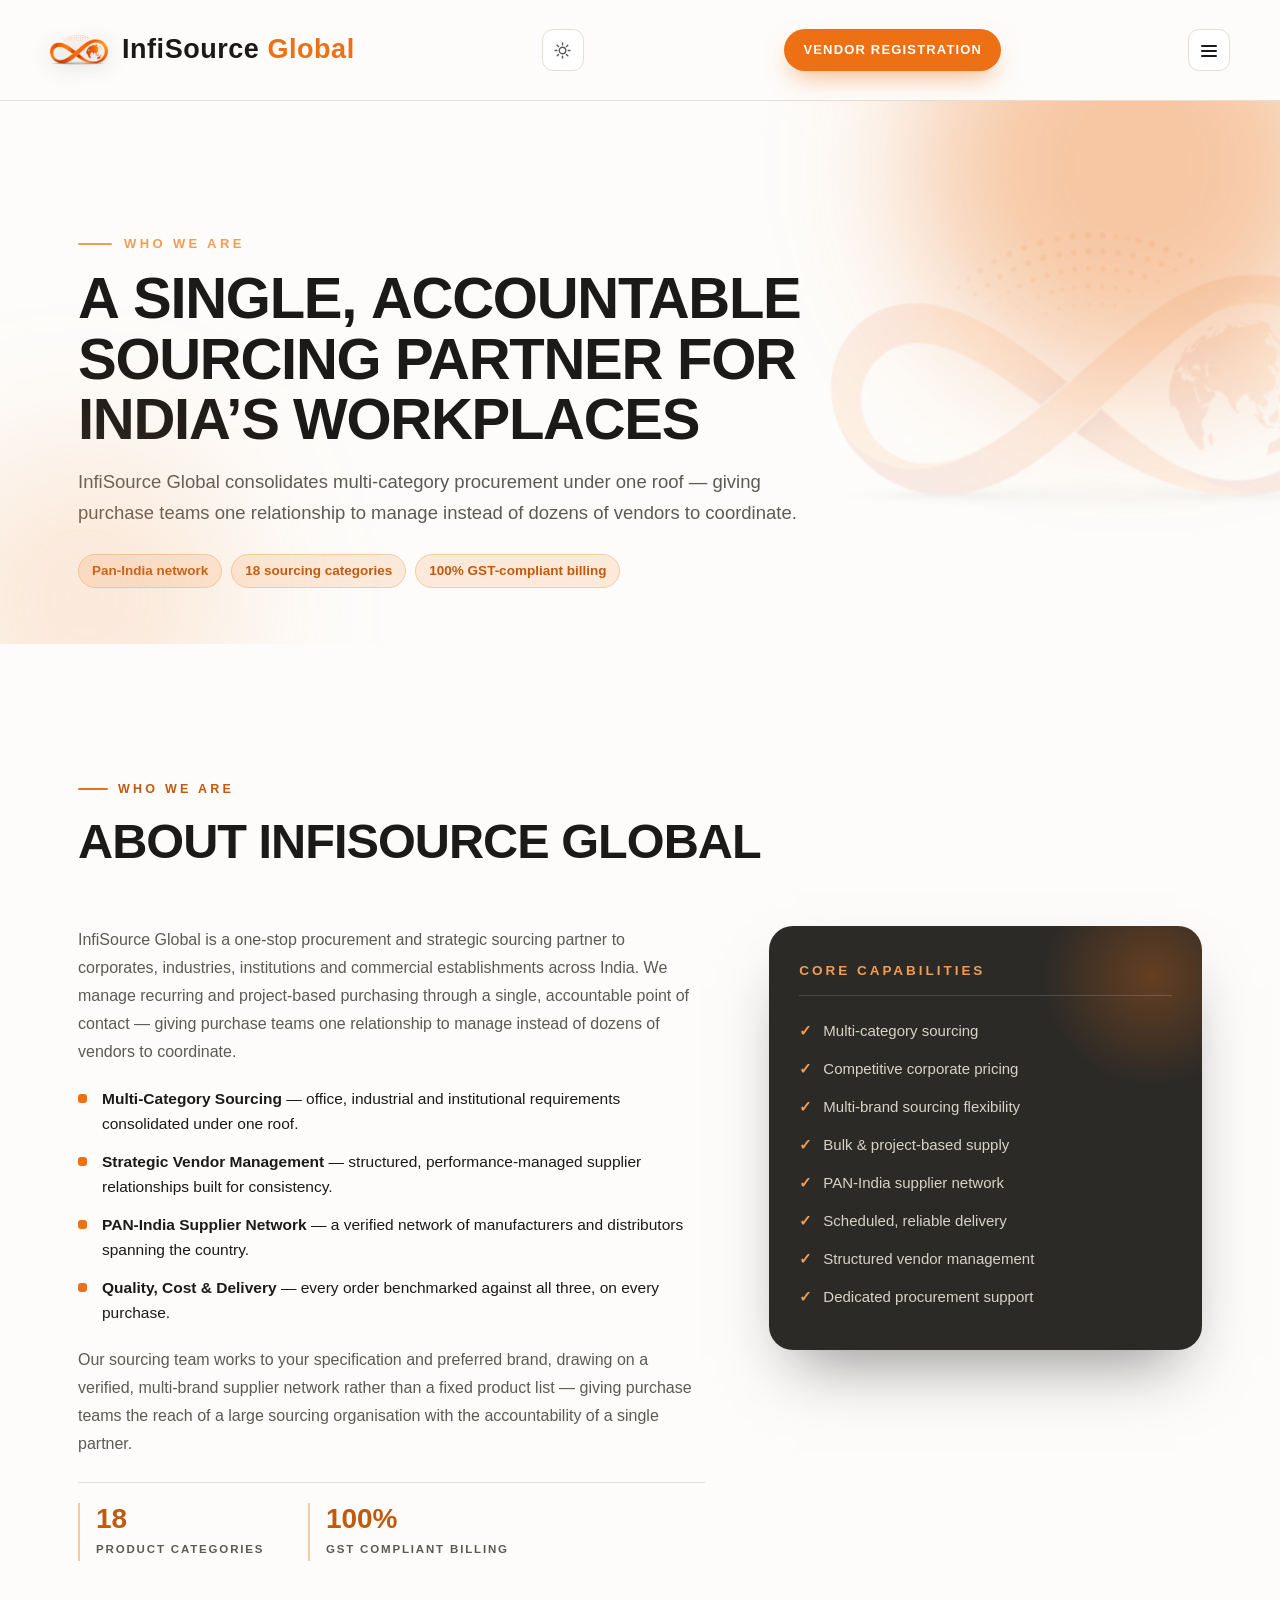
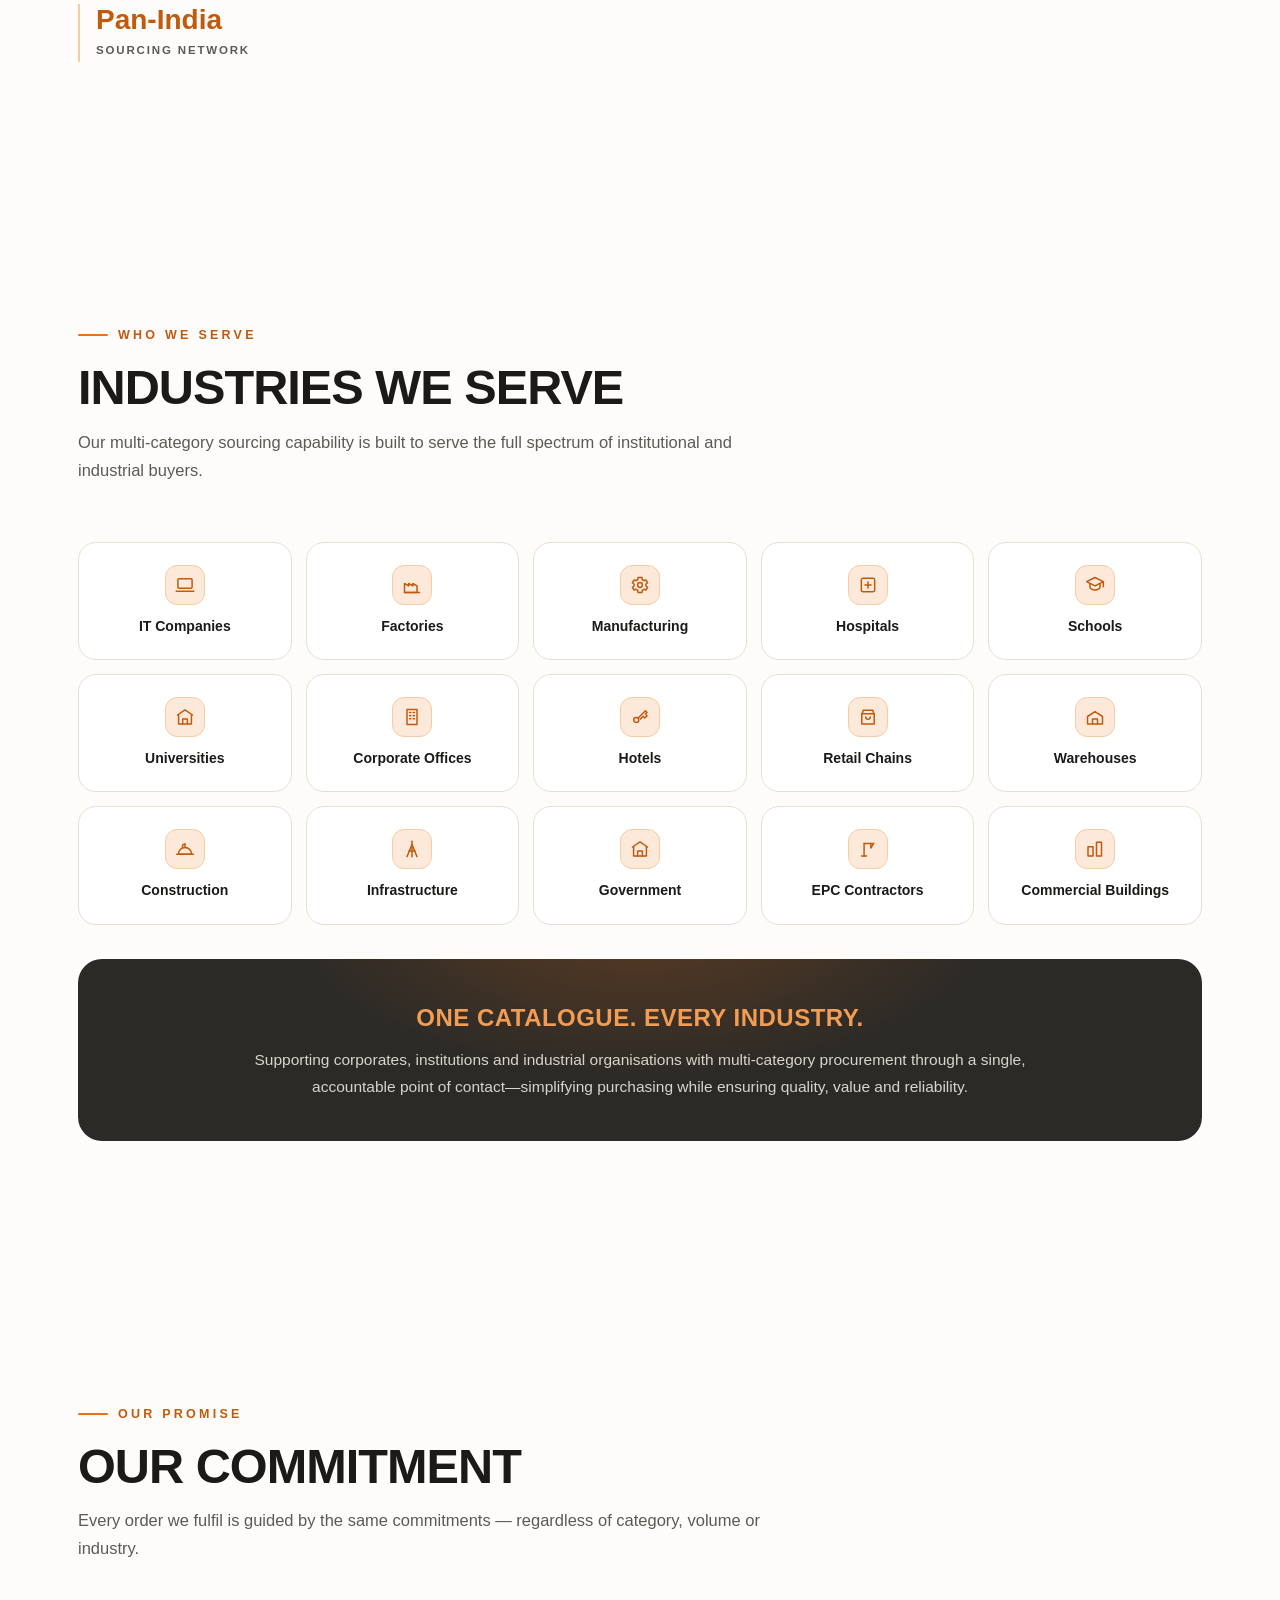
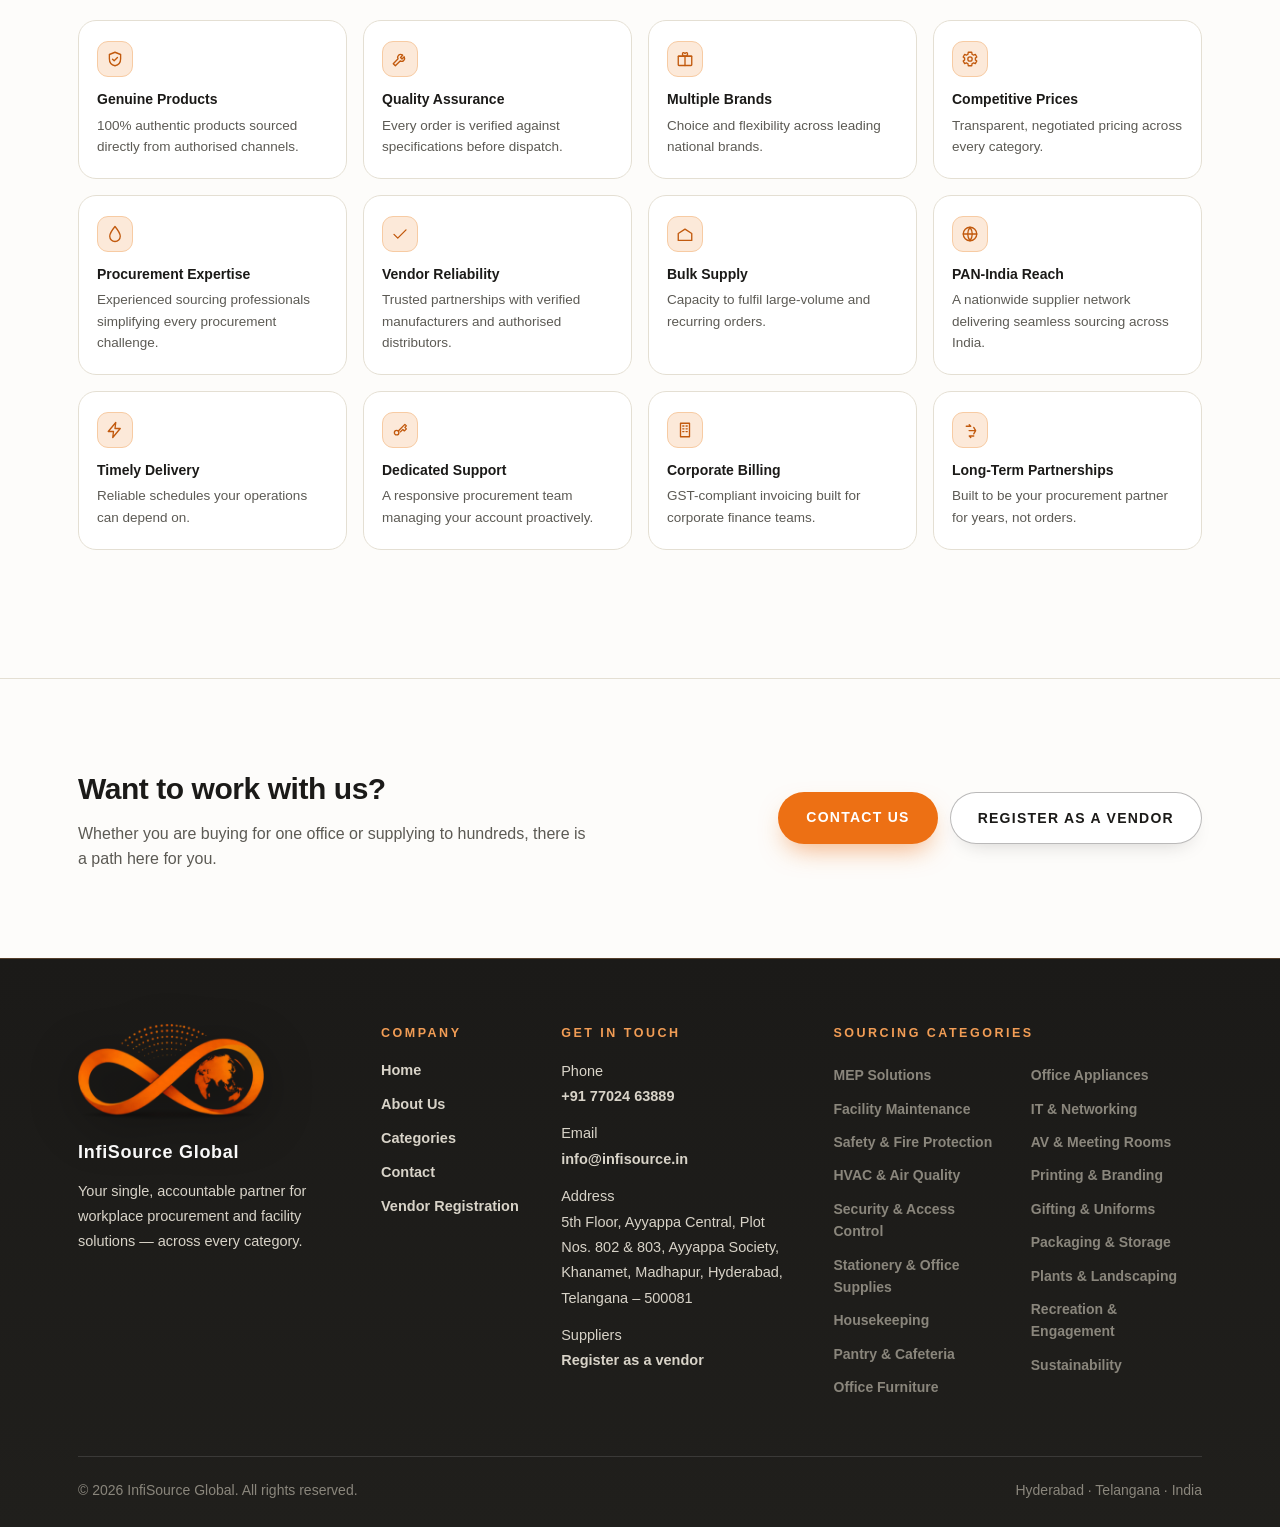
==== commit 926497d5: "Update categories stat from 12+ to 18" ====
--- a/about.html
+++ b/about.html
@@ -48,7 +48,7 @@
           three, on every purchase.</li></ul>
         <p>Our sourcing team works to your specification and preferred brand, drawing on a verified, multi-brand supplier network rather than a fixed product list &mdash; giving purchase teams the reach of a large sourcing organisation with the accountability of a single partner.</p>
         <div class="stat-row">
-          <div class="stat"><b>12+</b><span>Product Categories</span></div>
+          <div class="stat"><b>18</b><span>Product Categories</span></div>
           <div class="stat"><b>100%</b><span>GST Compliant Billing</span></div>
           <div class="stat"><b>Pan-India</b><span>Sourcing Network</span></div>
         </div>
--- a/assets/css/polish.css
+++ b/assets/css/polish.css
@@ -117,3 +117,6 @@
 
 /* ---------- brand name is mixed case now: tighten tracking ---------- */
 .foot-brand .fb-name{letter-spacing:.04em;}
+
+/* ---------- no drop cap: first letter renders normally ---------- */
+.about-copy>p:first-of-type::first-letter{font-size:inherit;font-weight:inherit;line-height:inherit;color:inherit;float:none;padding:0;}
